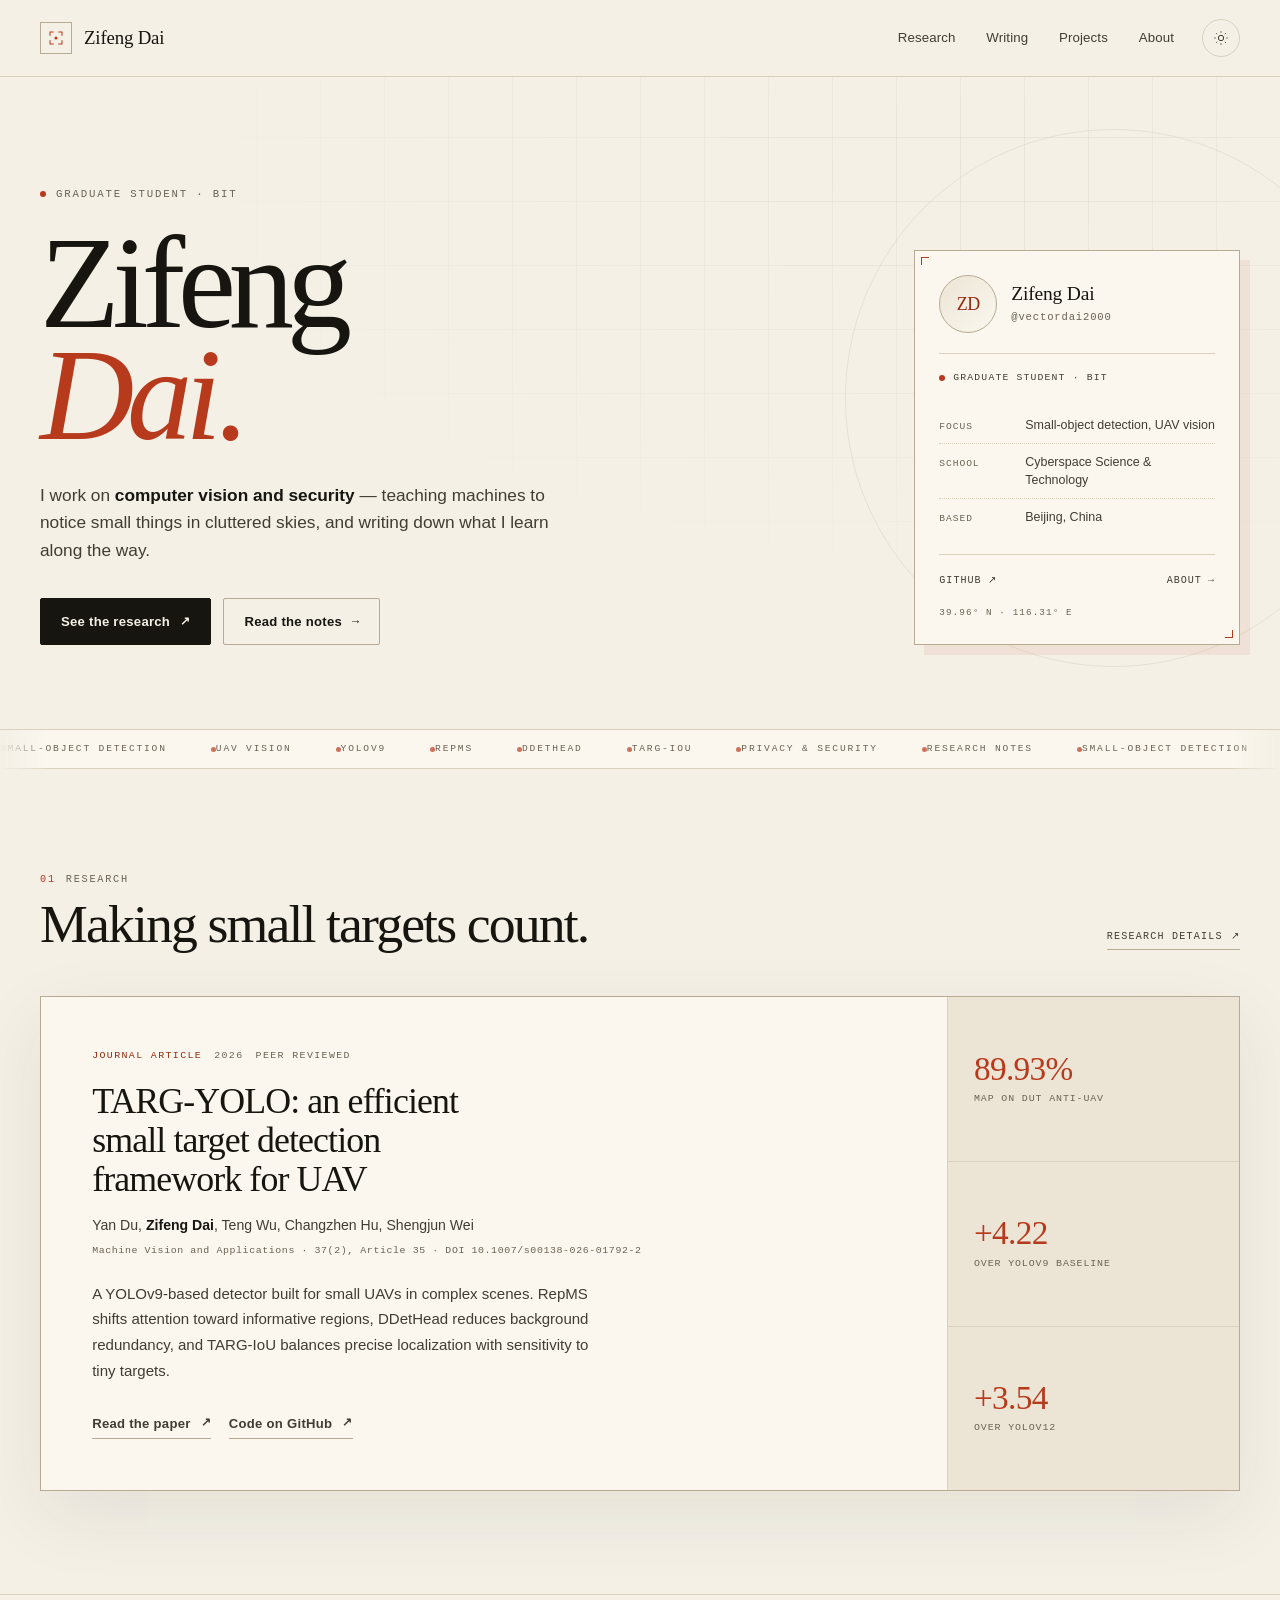
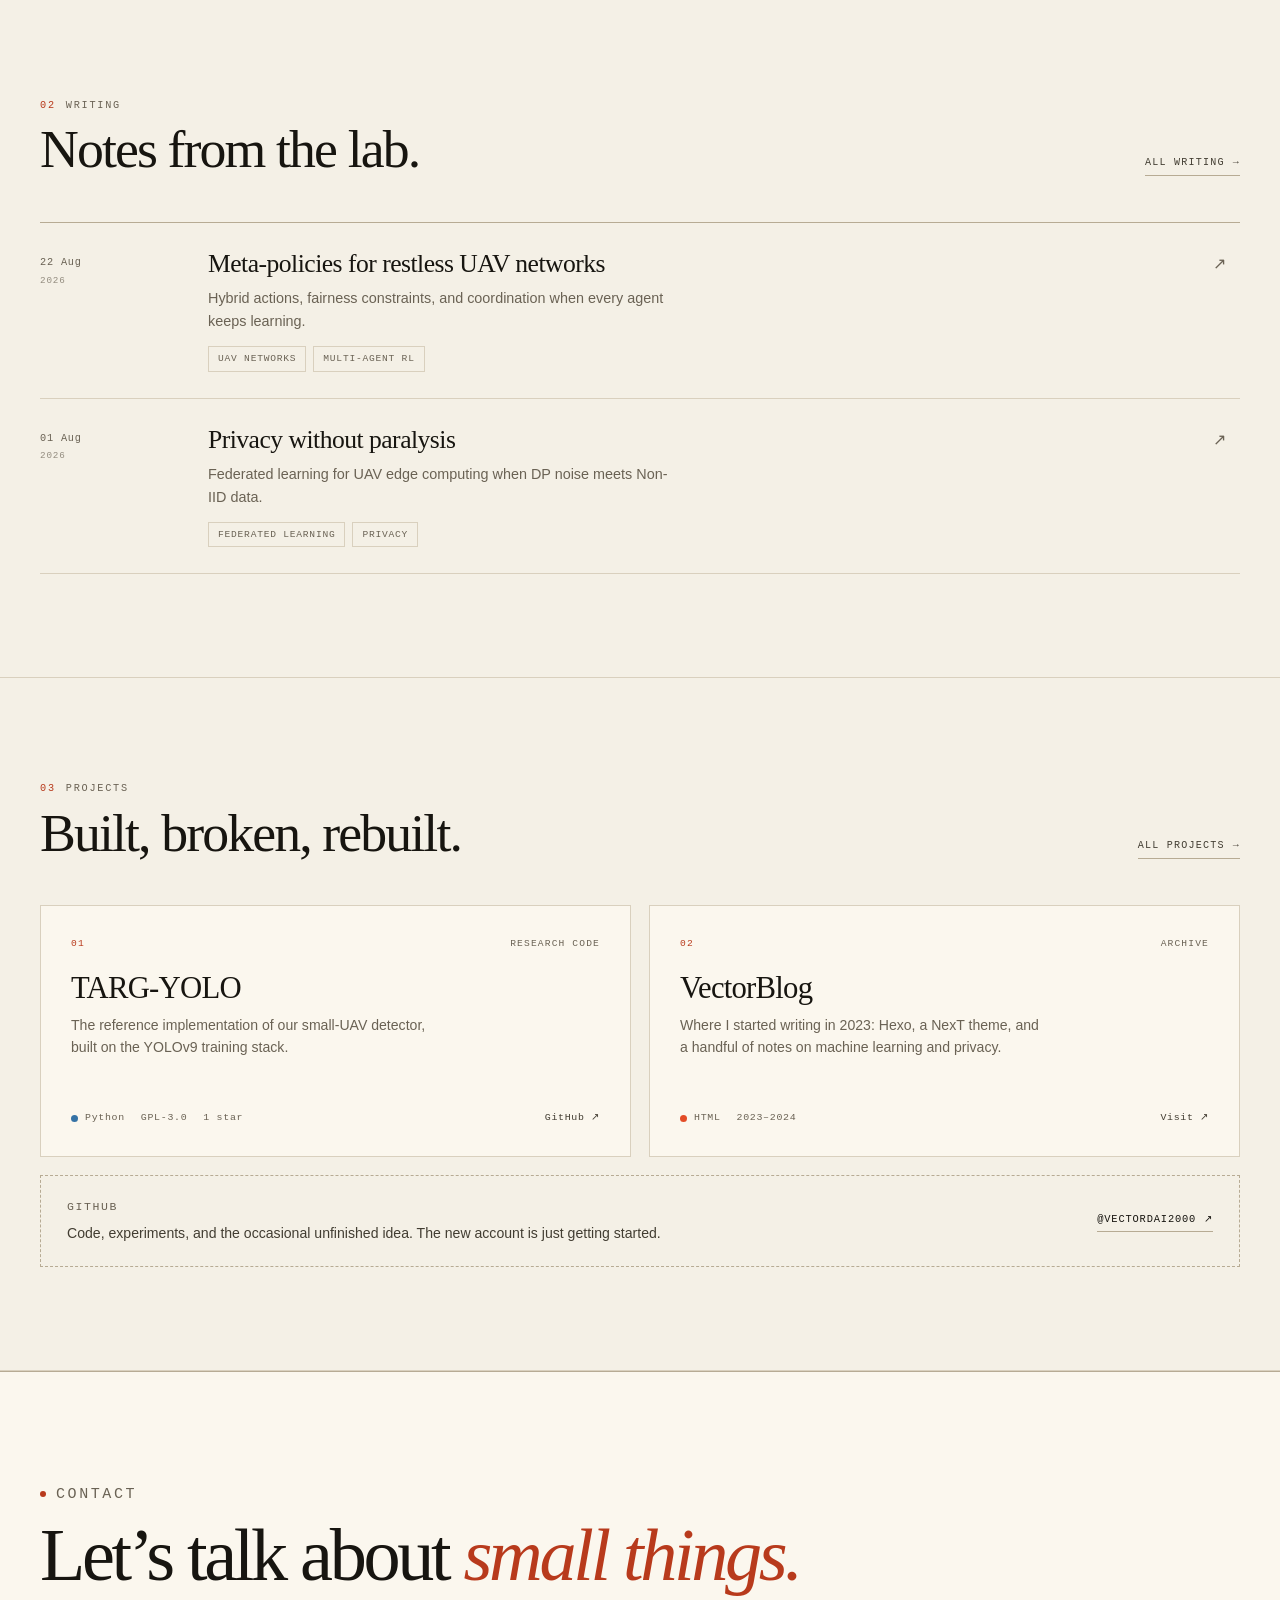
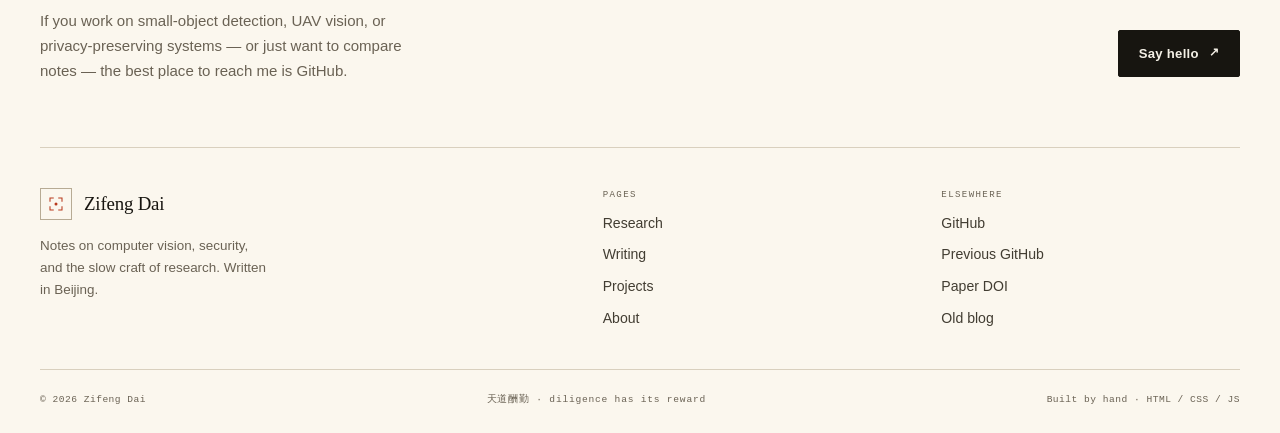
==== index.html @ d9e578fd "Replace writing with UAV network and federated learning notes" ====
<!doctype html>
<html lang="en" data-theme="light">
<head>
  <meta charset="utf-8">
  <meta name="viewport" content="width=device-width, initial-scale=1">
  <title>Zifeng Dai — computer vision, security, and small things</title>
  <meta name="description" content="Zifeng Dai is a graduate student at Beijing Institute of Technology working on small-object detection, UAV vision, and security. Notes, research, and code.">
  <meta name="author" content="Zifeng Dai">
  <meta property="og:type" content="website">
  <meta property="og:title" content="Zifeng Dai — computer vision, security, and small things">
  <meta property="og:description" content="Graduate student at BIT. Small-object detection, UAV vision, and notes from the research process.">
  <meta property="og:image" content="https://vectordai2000.github.io/assets/og.png">
  <meta property="og:image:width" content="1200">
  <meta property="og:image:height" content="630">
  <meta property="og:image:alt" content="Zifeng Dai — computer vision and security">
  <meta name="twitter:card" content="summary_large_image">
  <meta name="theme-color" content="#f4f0e6" media="(prefers-color-scheme: light)">
  <meta name="theme-color" content="#12110e" media="(prefers-color-scheme: dark)">
  <link rel="icon" href="assets/favicon.svg" type="image/svg+xml">
  <link rel="stylesheet" href="assets/css/style.css">
  <script>
    (function () {
      try {
        var stored = localStorage.getItem("theme");
        var theme = stored || (window.matchMedia("(prefers-color-scheme: dark)").matches ? "dark" : "light");
        document.documentElement.setAttribute("data-theme", theme);
      } catch (error) {}
    })();
  </script>
</head>
<body>
  <a class="skip-link" href="#main">Skip to content</a>

  <header class="site-header">
    <div class="wrap header-inner">
      <a class="brand" href="index.html" aria-label="Zifeng Dai — home">
        <span class="brand-mark" aria-hidden="true">
          <svg viewBox="0 0 24 24" fill="none" stroke="currentColor" stroke-width="1.4">
            <path d="M4 9V4h5M15 4h5v5M20 15v5h-5M9 20H4v-5"/>
            <circle cx="12" cy="12" r="2" fill="currentColor" stroke="none"/>
          </svg>
        </span>
        <span class="brand-name">Zifeng Dai</span>
      </a>

      <nav class="nav" id="site-nav" aria-label="Primary">
        <a href="research.html">Research</a>
        <a href="blog.html">Writing</a>
        <a href="projects.html">Projects</a>
        <a href="about.html">About</a>
      </nav>

      <div class="header-actions">
        <button class="icon-btn theme-toggle" type="button" aria-label="Switch to dark theme" aria-pressed="false" title="Dark mode">
          <svg class="icon-sun" viewBox="0 0 24 24" fill="none" stroke="currentColor" stroke-width="1.5" aria-hidden="true">
            <circle cx="12" cy="12" r="4"/>
            <path d="M12 2v2M12 20v2M4.9 4.9l1.4 1.4M17.7 17.7l1.4 1.4M2 12h2M20 12h2M4.9 19.1l1.4-1.4M17.7 6.3l1.4-1.4"/>
          </svg>
          <svg class="icon-moon" viewBox="0 0 24 24" fill="none" stroke="currentColor" stroke-width="1.5" aria-hidden="true">
            <path d="M21 12.8A9 9 0 1 1 11.2 3a7 7 0 0 0 9.8 9.8Z"/>
          </svg>
        </button>
        <button class="icon-btn menu-toggle" type="button" aria-controls="site-nav" aria-expanded="false" aria-label="Toggle menu">
          <svg viewBox="0 0 24 24" fill="none" stroke="currentColor" stroke-width="1.5" aria-hidden="true">
            <path d="M3 7h18M3 12h18M3 17h18"/>
          </svg>
        </button>
      </div>
    </div>
  </header>

  <main id="main">
    <section class="hero">
      <div class="wrap hero-grid">
        <div class="hero-copy">
          <p class="eyebrow">Graduate student · BIT</p>
          <h1>
            <span>Zifeng</span>
            <span><em>Dai</em><span class="period">.</span></span>
          </h1>
          <p class="hero-lede">
            I work on <strong>computer vision and security</strong> — teaching machines to notice small things in cluttered skies, and writing down what I learn along the way.
          </p>
          <div class="hero-actions">
            <a class="btn btn--solid" href="research.html">See the research <span class="arrow">↗</span></a>
            <a class="btn btn--ghost" href="blog.html">Read the notes <span class="arrow">→</span></a>
          </div>
        </div>

        <aside class="hero-card" aria-label="Profile at a glance" data-reveal>
          <div class="card-top">
            <span class="avatar avatar--mono" aria-hidden="true">ZD</span>
            <div>
              <p class="card-name">Zifeng Dai</p>
              <p class="card-handle">@vectordai2000</p>
            </div>
          </div>

          <p class="status" style="margin-top:16px;">Graduate student · BIT</p>

          <dl class="card-meta">
            <div class="meta-row">
              <dt>Focus</dt>
              <dd>Small-object detection, UAV vision</dd>
            </div>
            <div class="meta-row">
              <dt>School</dt>
              <dd>Cyberspace Science &amp; Technology</dd>
            </div>
            <div class="meta-row">
              <dt>Based</dt>
              <dd>Beijing, China</dd>
            </div>
          </dl>

          <div class="card-links">
            <a href="https://github.com/vectordai2000">GitHub <span aria-hidden="true">↗</span></a>
            <a href="about.html">About <span aria-hidden="true">→</span></a>
          </div>
          <p class="coords" style="margin-top:14px;">39.96° N · 116.31° E</p>
        </aside>
      </div>
    </section>

    <div class="ticker" aria-hidden="true">
      <div class="ticker-track">
        <div class="ticker-group">
          <span>Small-object detection</span>
          <span>UAV vision</span>
          <span>YOLOv9</span>
          <span>RepMS</span>
          <span>DDetHead</span>
          <span>TARG-IoU</span>
          <span>Privacy &amp; security</span>
          <span>Research notes</span>
        </div>
        <div class="ticker-group">
          <span>Small-object detection</span>
          <span>UAV vision</span>
          <span>YOLOv9</span>
          <span>RepMS</span>
          <span>DDetHead</span>
          <span>TARG-IoU</span>
          <span>Privacy &amp; security</span>
          <span>Research notes</span>
        </div>
      </div>
    </div>

    <section class="section" id="research">
      <div class="wrap">
        <div class="section-head">
          <div>
            <p class="section-label"><b>01</b> Research</p>
            <h2 class="section-title">Making small targets count.</h2>
          </div>
          <a class="section-link" href="research.html">Research details <span class="arrow" aria-hidden="true">↗</span></a>
        </div>

        <article class="paper" data-reveal>
          <div class="paper-main">
            <p class="paper-kicker">
              <span class="paper-tag">Journal article</span>
              <span>2026</span>
              <span>Peer reviewed</span>
            </p>
            <h3>TARG-YOLO: an efficient small target detection framework for UAV</h3>
            <p class="paper-authors">Yan Du, <strong>Zifeng Dai</strong>, Teng Wu, Changzhen Hu, Shengjun Wei</p>
            <p class="paper-venue">Machine Vision and Applications · 37(2), Article 35 · DOI 10.1007/s00138-026-01792-2</p>
            <p class="paper-abstract">
              A YOLOv9-based detector built for small UAVs in complex scenes. RepMS shifts attention toward informative regions, DDetHead reduces background redundancy, and TARG-IoU balances precise localization with sensitivity to tiny targets.
            </p>
            <div class="paper-actions">
              <a class="btn btn--text" href="https://doi.org/10.1007/s00138-026-01792-2">Read the paper <span class="arrow" aria-hidden="true">↗</span></a>
              <a class="btn btn--text" href="https://github.com/hkhldzf/TARG-YOLO">Code on GitHub <span class="arrow" aria-hidden="true">↗</span></a>
            </div>
          </div>

          <div class="paper-side" aria-label="Reported results">
            <div class="paper-metric">
              <strong>89.93%</strong>
              <span>mAP on DUT Anti-UAV</span>
            </div>
            <div class="paper-metric">
              <strong>+4.22</strong>
              <span>over YOLOv9 baseline</span>
            </div>
            <div class="paper-metric">
              <strong>+3.54</strong>
              <span>over YOLOv12</span>
            </div>
          </div>
        </article>
      </div>
    </section>

    <section class="section" id="writing">
      <div class="wrap">
        <div class="section-head">
          <div>
            <p class="section-label"><b>02</b> Writing</p>
            <h2 class="section-title">Notes from the lab.</h2>
          </div>
          <a class="section-link" href="blog.html">All writing <span class="arrow" aria-hidden="true">→</span></a>
        </div>

        <div class="post-list">
          <a class="post-row" href="posts/mapa-marl-uav-networks.html" data-reveal>
            <time class="post-date" datetime="2026-08-22">22 Aug<span class="year">2026</span></time>
            <div class="post-body">
              <h3>Meta-policies for restless UAV networks</h3>
              <p>Hybrid actions, fairness constraints, and coordination when every agent keeps learning.</p>
              <div class="post-tags">
                <span class="tag">UAV networks</span>
                <span class="tag">Multi-agent RL</span>
              </div>
            </div>
            <span class="post-arrow" aria-hidden="true">↗</span>
          </a>

          <a class="post-row" href="posts/pq-frl-uav-edge.html" data-reveal>
            <time class="post-date" datetime="2026-08-01">01 Aug<span class="year">2026</span></time>
            <div class="post-body">
              <h3>Privacy without paralysis</h3>
              <p>Federated learning for UAV edge computing when DP noise meets Non-IID data.</p>
              <div class="post-tags">
                <span class="tag">Federated learning</span>
                <span class="tag">Privacy</span>
              </div>
            </div>
            <span class="post-arrow" aria-hidden="true">↗</span>
          </a>
        </div>
      </div>
    </section>

    <section class="section" id="projects">
      <div class="wrap">
        <div class="section-head">
          <div>
            <p class="section-label"><b>03</b> Projects</p>
            <h2 class="section-title">Built, broken, rebuilt.</h2>
          </div>
          <a class="section-link" href="projects.html">All projects <span class="arrow" aria-hidden="true">→</span></a>
        </div>

        <div class="project-grid">
          <article class="project-card" data-repo="TARG-YOLO" data-reveal>
            <div class="project-top">
              <span class="project-index">01</span>
              <span>Research code</span>
            </div>
            <h3><a href="https://github.com/hkhldzf/TARG-YOLO">TARG-YOLO</a></h3>
            <p>The reference implementation of our small-UAV detector, built on the YOLOv9 training stack.</p>
            <div class="project-meta">
              <span class="lang" style="--lang-color:#3572A5;">Python</span>
              <span>GPL-3.0</span>
              <span data-repo-stars>1 star</span>
              <span class="ext">GitHub <span aria-hidden="true">↗</span></span>
            </div>
          </article>

          <article class="project-card" data-reveal>
            <div class="project-top">
              <span class="project-index">02</span>
              <span>Archive</span>
            </div>
            <h3><a href="https://hkhldzf.github.io/">VectorBlog</a></h3>
            <p>Where I started writing in 2023: Hexo, a NexT theme, and a handful of notes on machine learning and privacy.</p>
            <div class="project-meta">
              <span class="lang" style="--lang-color:#e34c26;">HTML</span>
              <span>2023–2024</span>
              <span class="ext">Visit <span aria-hidden="true">↗</span></span>
            </div>
          </article>
        </div>

        <div class="github-strip">
          <div>
            <span class="mono">GitHub</span>
            <p>Code, experiments, and the occasional unfinished idea. The new account is just getting started.</p>
          </div>
          <a href="https://github.com/vectordai2000">@vectordai2000 <span aria-hidden="true">↗</span></a>
        </div>
      </div>
    </section>
  </main>

  <footer class="site-footer">
    <div class="wrap">
      <div class="footer-cta">
        <div>
          <p class="eyebrow">Contact</p>
          <h2>Let’s talk about <em>small things.</em></h2>
          <p>If you work on small-object detection, UAV vision, or privacy-preserving systems — or just want to compare notes — the best place to reach me is GitHub.</p>
        </div>
        <a class="btn btn--solid" href="https://github.com/vectordai2000">Say hello <span class="arrow" aria-hidden="true">↗</span></a>
      </div>

      <div class="footer-main">
        <div class="footer-brand">
          <a class="brand" href="index.html" aria-label="Zifeng Dai — home">
            <span class="brand-mark" aria-hidden="true">
              <svg viewBox="0 0 24 24" fill="none" stroke="currentColor" stroke-width="1.4">
                <path d="M4 9V4h5M15 4h5v5M20 15v5h-5M9 20H4v-5"/>
                <circle cx="12" cy="12" r="2" fill="currentColor" stroke="none"/>
              </svg>
            </span>
            <span class="brand-name">Zifeng Dai</span>
          </a>
          <p>Notes on computer vision, security, and the slow craft of research. Written in Beijing.</p>
        </div>

        <div class="footer-col">
          <h3>Pages</h3>
          <a href="research.html">Research</a>
          <a href="blog.html">Writing</a>
          <a href="projects.html">Projects</a>
          <a href="about.html">About</a>
        </div>

        <div class="footer-col">
          <h3>Elsewhere</h3>
          <a href="https://github.com/vectordai2000">GitHub</a>
          <a href="https://github.com/hkhldzf">Previous GitHub</a>
          <a href="https://doi.org/10.1007/s00138-026-01792-2">Paper DOI</a>
          <a href="https://hkhldzf.github.io/">Old blog</a>
        </div>
      </div>

      <div class="footer-bottom">
        <span>© <span data-year>2026</span> Zifeng Dai</span>
        <span class="motto" lang="zh-Hans">天道酬勤 · diligence has its reward</span>
        <span>Built by hand · HTML / CSS / JS</span>
      </div>
    </div>
  </footer>

  <script src="assets/js/main.js"></script>
</body>
</html>
---- assets/css/style.css ----
/* =========================================================
   Zifeng Dai — personal site
   Hand-written CSS. No frameworks, no build step.
   ========================================================= */

/* ---------- Tokens ---------- */
:root {
  --bg: #f4f0e6;
  --surface: #fbf7ee;
  --surface-2: #ece5d6;
  --ink: #171510;
  --ink-2: #423d32;
  --muted: #6a6254;
  --line: #d9d0be;
  --line-strong: #b7ab94;
  --accent: #b83a1c;
  --accent-strong: #932a10;
  --accent-soft: rgba(184, 58, 28, 0.07);
  --grid: rgba(23, 21, 16, 0.055);
  --code-bg: #eae3d3;
  --header-bg: rgba(244, 240, 230, 0.88);
  --shadow-block: 10px 10px 0 rgba(184, 58, 28, 0.08);
  --shadow-soft: 0 24px 70px rgba(55, 43, 24, 0.08);

  --font-display: "Iowan Old Style", "Palatino Linotype", Palatino, "Book Antiqua", Georgia, serif;
  --font-ui: "Segoe UI", -apple-system, BlinkMacSystemFont, "Helvetica Neue", Arial, sans-serif;
  --font-mono: "Cascadia Code", "SFMono-Regular", Consolas, "Liberation Mono", monospace;
  --font-reading: "Iowan Old Style", "Palatino Linotype", Palatino, "Book Antiqua", Georgia, serif;

  --max: 1200px;
  --gutter: clamp(20px, 4vw, 40px);
  --header-h: 76px;
  --radius: 2px;
  --ease: cubic-bezier(0.22, 0.68, 0.24, 1);
}

html[data-theme="dark"] {
  --bg: #12110e;
  --surface: #1a1712;
  --surface-2: #221e17;
  --ink: #f0ecdf;
  --ink-2: #cec7b7;
  --muted: #948c7b;
  --line: #322d24;
  --line-strong: #4a4336;
  --accent: #ff7048;
  --accent-strong: #ff9a7c;
  --accent-soft: rgba(255, 112, 72, 0.09);
  --grid: rgba(240, 236, 223, 0.06);
  --code-bg: #252019;
  --header-bg: rgba(18, 17, 14, 0.9);
  --shadow-block: 10px 10px 0 rgba(255, 112, 72, 0.1);
  --shadow-soft: 0 24px 70px rgba(0, 0, 0, 0.35);
}

/* ---------- Base ---------- */
*,
*::before,
*::after {
  box-sizing: border-box;
}

html {
  color-scheme: light;
  scroll-behavior: smooth;
  scroll-padding-top: calc(var(--header-h) + 24px);
  -webkit-text-size-adjust: 100%;
}

html[data-theme="dark"] {
  color-scheme: dark;
}

body {
  display: flex;
  flex-direction: column;
  min-height: 100vh;
  margin: 0;
  background: var(--bg);
  color: var(--ink);
  font-family: var(--font-ui);
  font-size: 16px;
  line-height: 1.6;
  -webkit-font-smoothing: antialiased;
  -moz-osx-font-smoothing: grayscale;
  text-rendering: optimizeLegibility;
}

main {
  flex: 1 0 auto;
}

body.nav-open {
  overflow: hidden;
}

img,
svg {
  display: block;
  max-width: 100%;
}

img {
  height: auto;
}

a {
  color: inherit;
  text-decoration: none;
}

button {
  font: inherit;
  color: inherit;
  background: none;
  border: 0;
  cursor: pointer;
}

p,
h1,
h2,
h3,
h4,
ul,
ol,
dl,
dd,
figure,
blockquote {
  margin: 0;
}

ul,
ol {
  padding: 0;
  list-style: none;
}

::selection {
  background: var(--accent);
  color: var(--surface);
}

:focus-visible {
  outline: 2px solid var(--accent);
  outline-offset: 4px;
}

.wrap {
  width: min(var(--max), calc(100% - var(--gutter) * 2));
  margin-inline: auto;
}

.mono {
  font-family: var(--font-mono);
  font-size: 0.72rem;
  letter-spacing: 0.14em;
  text-transform: uppercase;
}

.muted {
  color: var(--muted);
}

.sr-only {
  position: absolute;
  width: 1px;
  height: 1px;
  padding: 0;
  margin: -1px;
  overflow: hidden;
  clip: rect(0, 0, 0, 0);
  white-space: nowrap;
  border: 0;
}

.skip-link {
  position: fixed;
  top: 12px;
  left: 12px;
  z-index: 200;
  padding: 10px 16px;
  background: var(--ink);
  color: var(--bg);
  font-size: 0.85rem;
  transform: translateY(-200%);
  transition: transform 0.2s var(--ease);
}

.skip-link:focus {
  transform: translateY(0);
}

.arrow {
  display: inline-block;
  transition: transform 0.25s var(--ease);
}

/* ---------- Header ---------- */
.site-header {
  position: sticky;
  top: 0;
  z-index: 60;
  background: var(--header-bg);
  border-bottom: 1px solid var(--line);
  -webkit-backdrop-filter: blur(14px);
  backdrop-filter: blur(14px);
}

@supports not ((backdrop-filter: blur(1px)) or (-webkit-backdrop-filter: blur(1px))) {
  .site-header {
    background: var(--bg);
  }
}

.header-inner {
  display: flex;
  align-items: center;
  gap: 28px;
  height: var(--header-h);
}

.brand {
  display: inline-flex;
  align-items: center;
  gap: 12px;
  margin-right: auto;
  min-width: 0;
}

.brand-mark {
  display: grid;
  place-items: center;
  width: 32px;
  height: 32px;
  border: 1px solid var(--line-strong);
  color: var(--accent);
  flex: none;
  transition: background 0.25s var(--ease), color 0.25s var(--ease), border-color 0.25s var(--ease);
}

.brand-mark svg {
  width: 18px;
  height: 18px;
}

.brand:hover .brand-mark {
  background: var(--accent);
  border-color: var(--accent);
  color: var(--surface);
}

.brand-name {
  font-family: var(--font-display);
  font-size: 1.18rem;
  letter-spacing: -0.01em;
  white-space: nowrap;
}

.nav {
  display: flex;
  align-items: center;
  gap: clamp(18px, 2.4vw, 32px);
}

.nav a {
  position: relative;
  font-size: 0.83rem;
  letter-spacing: 0.01em;
  color: var(--ink-2);
  padding: 6px 0;
  transition: color 0.2s var(--ease);
}

.nav a::after {
  content: "";
  position: absolute;
  left: 0;
  right: 0;
  bottom: 0;
  height: 1px;
  background: var(--accent);
  transform: scaleX(0);
  transform-origin: left;
  transition: transform 0.3s var(--ease);
}

.nav a:hover {
  color: var(--ink);
}

.nav a:hover::after,
.nav a[aria-current="page"]::after {
  transform: scaleX(1);
}

.nav a[aria-current="page"] {
  color: var(--ink);
}

.header-actions {
  display: flex;
  align-items: center;
  gap: 8px;
  flex: none;
}

.icon-btn {
  display: inline-grid;
  place-items: center;
  width: 38px;
  height: 38px;
  border: 1px solid var(--line);
  border-radius: 50%;
  color: var(--ink-2);
  transition: border-color 0.2s var(--ease), color 0.2s var(--ease), background 0.2s var(--ease);
}

.icon-btn:hover {
  border-color: var(--ink);
  color: var(--ink);
  background: var(--surface);
}

.icon-btn svg {
  width: 16px;
  height: 16px;
}

.theme-toggle .icon-moon,
html[data-theme="dark"] .theme-toggle .icon-sun {
  display: none;
}

html[data-theme="dark"] .theme-toggle .icon-moon {
  display: block;
}

.menu-toggle {
  display: none;
}

/* ---------- Hero ---------- */
.hero {
  position: relative;
  overflow: hidden;
  padding: clamp(56px, 8vw, 104px) 0 clamp(52px, 7vw, 84px);
  border-bottom: 1px solid var(--line);
}

.hero::before {
  content: "";
  position: absolute;
  inset: -30% -10% -10%;
  background-image:
    linear-gradient(to right, var(--grid) 1px, transparent 1px),
    linear-gradient(to bottom, var(--grid) 1px, transparent 1px);
  background-size: 64px 64px;
  -webkit-mask-image: radial-gradient(ellipse 75% 65% at 72% 32%, #000 0%, transparent 72%);
  mask-image: radial-gradient(ellipse 75% 65% at 72% 32%, #000 0%, transparent 72%);
  pointer-events: none;
}

.hero::after {
  content: "";
  position: absolute;
  top: 8%;
  right: -8%;
  width: 42vw;
  height: 42vw;
  max-width: 560px;
  max-height: 560px;
  border: 1px solid var(--line);
  border-radius: 50%;
  opacity: 0.5;
  pointer-events: none;
}

.hero-grid {
  position: relative;
  z-index: 1;
  display: grid;
  grid-template-columns: minmax(0, 1.42fr) minmax(280px, 0.58fr);
  gap: clamp(40px, 6vw, 88px);
  align-items: end;
}

.hero-copy {
  min-width: 0;
}

.hero-grid > * {
  min-width: 0;
}

.eyebrow {
  display: inline-flex;
  flex-wrap: wrap;
  align-items: center;
  gap: 10px;
  max-width: 100%;
  font-family: var(--font-mono);
  font-size: 0.67rem;
  line-height: 1.6;
  letter-spacing: 0.17em;
  text-transform: uppercase;
  color: var(--muted);
}

.eyebrow::before {
  content: "";
  width: 6px;
  height: 6px;
  background: var(--accent);
  border-radius: 50%;
  flex: none;
}

h1,
h2,
h3 {
  text-wrap: balance;
}

p {
  text-wrap: pretty;
}

.hero h1 {
  margin-top: 22px;
  font-family: var(--font-display);
  font-weight: 400;
  font-size: clamp(4.2rem, 10.2vw, 9rem);
  line-height: 0.86;
  letter-spacing: -0.055em;
}

.hero h1 span {
  display: block;
}

.hero h1 em {
  font-style: italic;
  color: var(--accent);
}

.hero h1 .period {
  display: inline;
  color: var(--accent);
}

.hero-lede {
  max-width: 53ch;
  margin-top: 30px;
  font-size: clamp(1.02rem, 1.35vw, 1.2rem);
  line-height: 1.6;
  color: var(--ink-2);
}

.hero-lede strong {
  color: var(--ink);
  font-weight: 600;
}

.hero-actions {
  display: flex;
  flex-wrap: wrap;
  align-items: center;
  gap: 12px;
  margin-top: 34px;
}

.btn {
  display: inline-flex;
  align-items: center;
  justify-content: center;
  gap: 10px;
  min-height: 46px;
  padding: 12px 20px;
  border: 1px solid var(--ink);
  border-radius: var(--radius);
  font-size: 0.82rem;
  font-weight: 600;
  letter-spacing: 0.02em;
  transition: background 0.22s var(--ease), color 0.22s var(--ease), border-color 0.22s var(--ease);
}

.btn .arrow {
  font-family: var(--font-mono);
  font-size: 0.9em;
}

.btn:hover .arrow {
  transform: translate(2px, -2px);
}

.btn--solid {
  background: var(--ink);
  border-color: var(--ink);
  color: var(--bg);
}

.btn--solid:hover {
  background: var(--accent);
  border-color: var(--accent);
  color: var(--surface);
}

.btn--ghost {
  border-color: var(--line-strong);
  color: var(--ink);
}

.btn--ghost:hover {
  border-color: var(--ink);
  background: var(--surface);
}

.btn--text {
  min-height: auto;
  padding: 4px 0;
  border: 0;
  border-bottom: 1px solid var(--line-strong);
  border-radius: 0;
  color: var(--ink-2);
}

.btn--text:hover {
  color: var(--accent-strong);
  border-color: var(--accent);
}

/* Hero card */
.hero-card {
  position: relative;
  background: var(--surface);
  border: 1px solid var(--line-strong);
  padding: 24px;
  box-shadow: var(--shadow-block);
}

.hero-card::before,
.hero-card::after {
  content: "";
  position: absolute;
  width: 8px;
  height: 8px;
  border-color: var(--accent);
  border-style: solid;
  pointer-events: none;
}

.hero-card::before {
  top: 6px;
  left: 6px;
  border-width: 1px 0 0 1px;
}

.hero-card::after {
  right: 6px;
  bottom: 6px;
  border-width: 0 1px 1px 0;
}

.card-top {
  display: flex;
  align-items: center;
  gap: 14px;
  padding-bottom: 20px;
  border-bottom: 1px solid var(--line);
}

.avatar {
  position: relative;
  width: 58px;
  height: 58px;
  border-radius: 50%;
  border: 1px solid var(--line-strong);
  overflow: hidden;
  flex: none;
  background: var(--surface-2);
}

.avatar img {
  width: 100%;
  height: 100%;
  object-fit: cover;
  filter: grayscale(12%);
  transition: filter 0.3s var(--ease);
}

.avatar:hover img {
  filter: grayscale(0%);
}

.avatar--mono {
  display: grid;
  place-items: center;
  font-family: var(--font-display);
  font-size: 1.12rem;
  letter-spacing: -0.03em;
  color: var(--accent-strong);
  background: linear-gradient(135deg, var(--surface-2), var(--surface));
}

.card-name {
  font-family: var(--font-display);
  font-size: 1.22rem;
  line-height: 1.1;
  letter-spacing: -0.01em;
}

.card-handle {
  margin-top: 5px;
  font-family: var(--font-mono);
  font-size: 0.66rem;
  letter-spacing: 0.08em;
  color: var(--muted);
}

.status {
  display: inline-flex;
  align-items: center;
  gap: 8px;
  font-family: var(--font-mono);
  font-size: 0.61rem;
  letter-spacing: 0.12em;
  text-transform: uppercase;
  color: var(--ink-2);
}

.status::before {
  content: "";
  width: 6px;
  height: 6px;
  border-radius: 50%;
  background: var(--accent);
  box-shadow: 0 0 0 0 var(--accent-soft);
  animation: pulse 2.8s infinite;
  flex: none;
}

.card-meta {
  margin-top: 18px;
}

.meta-row {
  display: grid;
  grid-template-columns: 74px 1fr;
  gap: 12px;
  padding: 9px 0;
  border-bottom: 1px dotted var(--line);
  font-size: 0.78rem;
}

.meta-row:last-child {
  border-bottom: 0;
}

.meta-row dt {
  font-family: var(--font-mono);
  font-size: 0.6rem;
  letter-spacing: 0.1em;
  text-transform: uppercase;
  color: var(--muted);
  padding-top: 3px;
}

.meta-row dd {
  color: var(--ink-2);
  line-height: 1.45;
}

.card-links {
  display: flex;
  align-items: center;
  justify-content: space-between;
  gap: 12px;
  margin-top: 18px;
  padding-top: 18px;
  border-top: 1px solid var(--line);
}

.card-links a {
  display: inline-flex;
  align-items: center;
  gap: 6px;
  font-family: var(--font-mono);
  font-size: 0.63rem;
  letter-spacing: 0.1em;
  text-transform: uppercase;
  color: var(--ink-2);
  border-bottom: 1px solid transparent;
  padding-bottom: 2px;
}

.card-links a:hover {
  color: var(--accent-strong);
  border-color: var(--accent);
}

.coords {
  font-family: var(--font-mono);
  font-size: 0.58rem;
  letter-spacing: 0.12em;
  color: var(--muted);
  white-space: nowrap;
}

/* ---------- Ticker ---------- */
.ticker {
  overflow: hidden;
  border-bottom: 1px solid var(--line);
  background: var(--surface);
  -webkit-mask-image: linear-gradient(to right, transparent, #000 4%, #000 96%, transparent);
  mask-image: linear-gradient(to right, transparent, #000 4%, #000 96%, transparent);
}

.ticker-track {
  display: flex;
  width: max-content;
  animation: ticker 44s linear infinite;
}

.ticker-group {
  display: flex;
  align-items: center;
  flex: none;
}

.ticker-group span {
  display: inline-flex;
  align-items: center;
  gap: 22px;
  padding: 11px 0;
  font-family: var(--font-mono);
  font-size: 0.6rem;
  letter-spacing: 0.19em;
  text-transform: uppercase;
  color: var(--muted);
  white-space: nowrap;
}

.ticker-group span::after {
  content: "";
  width: 5px;
  height: 5px;
  background: var(--accent);
  border-radius: 50%;
  margin-left: 22px;
  opacity: 0.7;
}

.ticker:hover .ticker-track {
  animation-play-state: paused;
}

/* ---------- Sections ---------- */
.section {
  padding: clamp(60px, 8vw, 104px) 0;
  border-bottom: 1px solid var(--line);
}

.section--tight {
  padding-block: clamp(44px, 6vw, 72px);
}

.section-head {
  display: flex;
  align-items: flex-end;
  justify-content: space-between;
  gap: 32px;
  margin-bottom: clamp(28px, 4vw, 46px);
}

.section-label {
  display: flex;
  align-items: center;
  gap: 10px;
  font-family: var(--font-mono);
  font-size: 0.64rem;
  letter-spacing: 0.17em;
  text-transform: uppercase;
  color: var(--muted);
}

.section-label b {
  font-weight: 400;
  color: var(--accent);
}

.section-title {
  margin-top: 10px;
  font-family: var(--font-display);
  font-weight: 400;
  font-size: clamp(2rem, 4.2vw, 3.4rem);
  line-height: 0.98;
  letter-spacing: -0.035em;
}

.section-link {
  flex: none;
  display: inline-flex;
  align-items: center;
  gap: 8px;
  padding-bottom: 4px;
  border-bottom: 1px solid var(--line-strong);
  font-family: var(--font-mono);
  font-size: 0.63rem;
  letter-spacing: 0.12em;
  text-transform: uppercase;
  color: var(--ink-2);
  transition: color 0.2s var(--ease), border-color 0.2s var(--ease);
}

.section-link:hover {
  color: var(--accent-strong);
  border-color: var(--accent);
}

.section-link:hover .arrow {
  transform: translate(2px, -2px);
}

/* ---------- Paper feature ---------- */
.paper {
  display: grid;
  grid-template-columns: minmax(0, 1fr) 292px;
  border: 1px solid var(--line-strong);
  background: var(--surface);
  box-shadow: var(--shadow-soft);
}

.paper-main {
  padding: clamp(26px, 4vw, 52px);
}

.paper-kicker {
  display: flex;
  flex-wrap: wrap;
  align-items: center;
  gap: 12px;
  font-family: var(--font-mono);
  font-size: 0.62rem;
  letter-spacing: 0.14em;
  text-transform: uppercase;
  color: var(--muted);
}

.paper-kicker .paper-tag {
  color: var(--accent-strong);
}

.paper h3 {
  margin-top: 18px;
  font-family: var(--font-display);
  font-weight: 400;
  font-size: clamp(1.65rem, 2.8vw, 2.4rem);
  line-height: 1.08;
  letter-spacing: -0.025em;
  max-width: 24ch;
}

.paper-authors {
  margin-top: 16px;
  font-size: 0.88rem;
  color: var(--ink-2);
}

.paper-authors strong {
  color: var(--ink);
  font-weight: 600;
}

.paper-venue {
  margin-top: 6px;
  font-family: var(--font-mono);
  font-size: 0.62rem;
  letter-spacing: 0.06em;
  color: var(--muted);
}

.paper-abstract {
  max-width: 62ch;
  margin-top: 22px;
  font-size: 0.94rem;
  line-height: 1.7;
  color: var(--ink-2);
}

.paper-actions {
  display: flex;
  flex-wrap: wrap;
  gap: 18px;
  margin-top: 26px;
}

.paper-side {
  display: flex;
  flex-direction: column;
  border-left: 1px solid var(--line);
  background: var(--surface-2);
}

.paper-metric {
  flex: 1;
  display: flex;
  flex-direction: column;
  justify-content: center;
  padding: 24px 26px;
  border-bottom: 1px solid var(--line);
}

.paper-metric:last-child {
  border-bottom: 0;
}

.paper-metric strong {
  display: block;
  font-family: var(--font-display);
  font-size: clamp(1.7rem, 2.6vw, 2.35rem);
  font-weight: 400;
  line-height: 1;
  letter-spacing: -0.02em;
  color: var(--accent);
}

.paper-metric span {
  margin-top: 7px;
  font-family: var(--font-mono);
  font-size: 0.62rem;
  letter-spacing: 0.09em;
  text-transform: uppercase;
  color: var(--muted);
  line-height: 1.5;
}

/* ---------- Post list ---------- */
.post-list {
  border-top: 1px solid var(--line-strong);
}

.post-row {
  display: grid;
  grid-template-columns: 132px minmax(0, 1fr) 34px;
  gap: clamp(16px, 3vw, 36px);
  align-items: start;
  padding: 26px 14px 26px 0;
  border-bottom: 1px solid var(--line);
  margin-inline: 0;
  transition: background 0.25s var(--ease), padding 0.25s var(--ease);
}

.post-row:hover {
  background: var(--accent-soft);
  padding-left: 14px;
}

.post-date {
  padding-top: 5px;
  font-family: var(--font-mono);
  font-size: 0.64rem;
  letter-spacing: 0.08em;
  color: var(--muted);
  white-space: nowrap;
}

.post-date .year {
  display: block;
  margin-top: 3px;
  font-size: 0.58rem;
  opacity: 0.7;
}

.post-body h3 {
  font-family: var(--font-display);
  font-size: clamp(1.25rem, 2vw, 1.6rem);
  font-weight: 400;
  line-height: 1.18;
  letter-spacing: -0.02em;
  transition: color 0.2s var(--ease);
}

.post-row:hover .post-body h3 {
  color: var(--accent-strong);
}

.post-body p {
  max-width: 64ch;
  margin-top: 8px;
  font-size: 0.9rem;
  line-height: 1.6;
  color: var(--muted);
}

.post-tags {
  display: flex;
  flex-wrap: wrap;
  gap: 7px;
  margin-top: 13px;
}

.tag {
  display: inline-flex;
  align-items: center;
  padding: 4px 9px;
  border: 1px solid var(--line);
  font-family: var(--font-mono);
  font-size: 0.6rem;
  letter-spacing: 0.08em;
  text-transform: uppercase;
  color: var(--muted);
  white-space: nowrap;
}

.post-arrow {
  justify-self: end;
  padding-top: 4px;
  font-family: var(--font-mono);
  color: var(--muted);
  transition: transform 0.25s var(--ease), color 0.25s var(--ease);
}

.post-row:hover .post-arrow {
  transform: translate(3px, -3px);
  color: var(--accent);
}

/* ---------- Projects ---------- */
.project-grid {
  display: grid;
  grid-template-columns: repeat(2, minmax(0, 1fr));
  gap: 18px;
}

.project-card {
  position: relative;
  display: flex;
  flex-direction: column;
  min-height: 252px;
  padding: clamp(22px, 3vw, 30px);
  background: var(--surface);
  border: 1px solid var(--line);
  transition: border-color 0.25s var(--ease), transform 0.25s var(--ease), box-shadow 0.25s var(--ease);
}

.project-card:hover {
  border-color: var(--line-strong);
  transform: translateY(-3px);
  box-shadow: var(--shadow-block);
}

.project-top {
  display: flex;
  align-items: center;
  justify-content: space-between;
  gap: 16px;
  font-family: var(--font-mono);
  font-size: 0.6rem;
  letter-spacing: 0.12em;
  text-transform: uppercase;
  color: var(--muted);
}

.project-index {
  color: var(--accent);
}

.project-card h3 {
  margin-top: 20px;
  font-family: var(--font-display);
  font-size: clamp(1.5rem, 2.4vw, 1.95rem);
  font-weight: 400;
  line-height: 1.05;
  letter-spacing: -0.025em;
}

.project-card h3 a::after {
  content: "";
  position: absolute;
  inset: 0;
}

.project-card p {
  max-width: 46ch;
  margin-top: 10px;
  font-size: 0.88rem;
  line-height: 1.6;
  color: var(--muted);
}

.project-meta {
  display: flex;
  flex-wrap: wrap;
  align-items: center;
  gap: 16px;
  margin-top: auto;
  padding-top: 26px;
  font-family: var(--font-mono);
  font-size: 0.62rem;
  letter-spacing: 0.07em;
  color: var(--muted);
}

.lang {
  display: inline-flex;
  align-items: center;
  gap: 7px;
}

.lang::before {
  content: "";
  width: 7px;
  height: 7px;
  border-radius: 50%;
  background: var(--lang-color, var(--accent));
}

.project-card .ext {
  margin-left: auto;
  color: var(--ink-2);
}

.project-card:hover .ext {
  color: var(--accent-strong);
}

.github-strip {
  display: flex;
  flex-wrap: wrap;
  align-items: center;
  justify-content: space-between;
  gap: 22px;
  margin-top: 18px;
  padding: 22px 26px;
  border: 1px dashed var(--line-strong);
  background: transparent;
}

.github-strip p {
  font-size: 0.88rem;
  color: var(--ink-2);
}

.github-strip .mono {
  display: block;
  margin-bottom: 5px;
  color: var(--muted);
}

.github-strip a {
  display: inline-flex;
  align-items: center;
  gap: 8px;
  font-family: var(--font-mono);
  font-size: 0.65rem;
  letter-spacing: 0.08em;
  text-transform: uppercase;
  border-bottom: 1px solid var(--line-strong);
  padding-bottom: 3px;
}

.github-strip a:hover {
  color: var(--accent-strong);
  border-color: var(--accent);
}

[data-gh-status].is-live {
  color: var(--accent-strong);
}

/* ---------- Page head ---------- */
.page-head {
  position: relative;
  overflow: hidden;
  padding: clamp(52px, 8vw, 92px) 0 clamp(34px, 5vw, 56px);
  border-bottom: 1px solid var(--line);
}

.page-head::after {
  content: attr(data-index);
  position: absolute;
  right: var(--gutter);
  top: 24px;
  font-family: var(--font-display);
  font-size: clamp(4rem, 11vw, 9rem);
  line-height: 0.8;
  color: transparent;
  -webkit-text-stroke: 1px var(--line-strong);
  opacity: 0.5;
  pointer-events: none;
  user-select: none;
}

.page-head h1 {
  position: relative;
  z-index: 1;
  margin-top: 16px;
  font-family: var(--font-display);
  font-weight: 400;
  font-size: clamp(3rem, 7.4vw, 6.2rem);
  line-height: 0.94;
  letter-spacing: -0.045em;
}

.page-head h1 em {
  font-style: italic;
  color: var(--accent);
}

.page-lede {
  position: relative;
  z-index: 1;
  max-width: 62ch;
  margin-top: 22px;
  font-size: clamp(1rem, 1.3vw, 1.12rem);
  line-height: 1.65;
  color: var(--ink-2);
}

/* ---------- Research page ---------- */
.research-lede {
  padding: clamp(40px, 6vw, 64px) 0;
  border-bottom: 1px solid var(--line);
}

.research-lede-inner {
  display: grid;
  grid-template-columns: 1.3fr 0.7fr;
  gap: clamp(32px, 6vw, 80px);
  align-items: start;
}

.page-head + .section {
  border-top: 0;
}

.research-lede p {
  font-family: var(--font-display);
  font-size: clamp(1.3rem, 2vw, 1.7rem);
  line-height: 1.38;
  letter-spacing: -0.015em;
  color: var(--ink);
}

.research-lede p em {
  color: var(--accent-strong);
}

.research-side {
  padding-top: 8px;
}

.research-side dl {
  border-top: 1px solid var(--line-strong);
}

.research-side .meta-row {
  grid-template-columns: 92px 1fr;
  padding: 11px 0;
  font-size: 0.82rem;
}

.section--paper {
  border-top: 0;
}

.paper-detail-head {
  display: flex;
  flex-wrap: wrap;
  align-items: baseline;
  justify-content: space-between;
  gap: 16px;
  padding-bottom: 18px;
  border-bottom: 1px solid var(--line-strong);
}

.paper-detail-head h2 {
  font-family: var(--font-display);
  font-size: clamp(1.8rem, 3.2vw, 2.8rem);
  font-weight: 400;
  line-height: 1.05;
  letter-spacing: -0.03em;
  max-width: 24ch;
}

.paper-detail-meta {
  display: flex;
  flex-wrap: wrap;
  gap: 8px 24px;
  margin-top: 16px;
  padding-bottom: 24px;
  border-bottom: 1px solid var(--line);
  font-family: var(--font-ui);
  font-size: 0.8rem;
  line-height: 1.55;
  color: var(--muted);
}

.metric-row {
  display: grid;
  grid-template-columns: repeat(3, 1fr);
  border-bottom: 1px solid var(--line);
}

.metric {
  padding: 26px 26px 26px 0;
  border-right: 1px solid var(--line);
}

.metric:last-child {
  border-right: 0;
}

.metric strong {
  display: block;
  font-family: var(--font-display);
  font-size: clamp(2.2rem, 4.4vw, 3.6rem);
  font-weight: 400;
  line-height: 1;
  letter-spacing: -0.035em;
  color: var(--accent);
}

.metric span {
  display: block;
  margin-top: 9px;
  font-family: var(--font-mono);
  font-size: 0.6rem;
  letter-spacing: 0.09em;
  text-transform: uppercase;
  color: var(--muted);
}

.research-copy {
  display: grid;
  grid-template-columns: minmax(0, 1.35fr) minmax(0, 0.65fr);
  gap: clamp(32px, 6vw, 72px);
  padding-top: clamp(36px, 5vw, 54px);
}

.prose h2 {
  margin-top: 38px;
  font-family: var(--font-ui);
  font-size: 1.28rem;
  font-weight: 600;
  letter-spacing: -0.01em;
}

.prose h2:first-child {
  margin-top: 0;
}

.prose p {
  margin-top: 14px;
  font-size: 0.98rem;
  line-height: 1.78;
  color: var(--ink-2);
}

.prose ul {
  margin-top: 16px;
}

.prose li {
  position: relative;
  padding-left: 20px;
  margin-top: 9px;
  font-size: 0.96rem;
  line-height: 1.7;
  color: var(--ink-2);
}

.prose li::before {
  content: "";
  position: absolute;
  left: 0;
  top: 0.72em;
  width: 6px;
  height: 1px;
  background: var(--accent);
}

.prose a {
  color: var(--accent-strong);
  border-bottom: 1px solid rgba(184, 58, 28, 0.3);
}

.prose a:hover {
  border-color: var(--accent);
}

.side-note {
  align-self: start;
  padding: 22px;
  border: 1px solid var(--line);
  background: var(--surface);
}

.side-note h3 {
  font-family: var(--font-mono);
  font-size: 0.61rem;
  font-weight: 400;
  letter-spacing: 0.14em;
  text-transform: uppercase;
  color: var(--muted);
}

.side-note p {
  margin-top: 12px;
  font-size: 0.88rem;
  line-height: 1.65;
  color: var(--ink-2);
}

.side-note .btn {
  margin-top: 18px;
  width: 100%;
}

.contribution-grid {
  display: grid;
  grid-template-columns: repeat(3, 1fr);
  gap: 14px;
  margin-top: clamp(32px, 5vw, 48px);
}

.contribution {
  padding: 22px;
  border: 1px solid var(--line);
  background: var(--surface);
}

.contribution .num {
  font-family: var(--font-mono);
  font-size: 0.6rem;
  letter-spacing: 0.1em;
  color: var(--accent);
}

.contribution h3 {
  margin-top: 12px;
  font-family: var(--font-display);
  font-size: 1.35rem;
  font-weight: 400;
  letter-spacing: -0.02em;
}

.contribution p {
  margin-top: 8px;
  font-size: 0.84rem;
  line-height: 1.65;
  color: var(--muted);
}

.citation {
  margin-top: clamp(32px, 5vw, 48px);
  border: 1px solid var(--line);
  background: var(--surface);
}

.citation-head {
  display: flex;
  align-items: center;
  justify-content: space-between;
  gap: 16px;
  padding: 14px 20px;
  border-bottom: 1px solid var(--line);
  font-family: var(--font-mono);
  font-size: 0.61rem;
  letter-spacing: 0.12em;
  text-transform: uppercase;
  color: var(--muted);
}

.copy-btn {
  display: inline-flex;
  align-items: center;
  gap: 6px;
  padding: 5px 9px;
  border: 1px solid var(--line);
  font-family: var(--font-mono);
  font-size: 0.58rem;
  letter-spacing: 0.08em;
  text-transform: uppercase;
  color: var(--ink-2);
  transition: border-color 0.2s var(--ease), color 0.2s var(--ease);
}

.copy-btn:hover {
  border-color: var(--ink);
  color: var(--ink);
}

.copy-btn.is-copied {
  border-color: var(--accent);
  color: var(--accent-strong);
}

.citation pre {
  margin: 0;
  padding: 20px;
  overflow-x: auto;
  font-family: var(--font-mono);
  font-size: 0.72rem;
  line-height: 1.7;
  color: var(--ink-2);
}

/* ---------- About ---------- */
.about-grid {
  display: grid;
  grid-template-columns: minmax(0, 1fr) 340px;
  gap: clamp(36px, 7vw, 96px);
  align-items: start;
  padding: clamp(40px, 6vw, 64px) 0;
  border-bottom: 1px solid var(--line);
}

.about-copy p {
  font-size: 1.02rem;
  line-height: 1.8;
  color: var(--ink-2);
}

.about-copy p + p {
  margin-top: 18px;
}

.about-copy p:first-child {
  font-family: var(--font-display);
  font-size: clamp(1.35rem, 2.2vw, 1.75rem);
  line-height: 1.45;
  letter-spacing: -0.015em;
  color: var(--ink);
}

.about-copy em {
  color: var(--accent-strong);
}

.about-copy a {
  color: var(--accent-strong);
  border-bottom: 1px solid rgba(184, 58, 28, 0.3);
}

.portrait-card {
  position: sticky;
  top: calc(var(--header-h) + 28px);
  border: 1px solid var(--line-strong);
  background: var(--surface);
  padding: 14px;
  box-shadow: var(--shadow-block);
}

.portrait-card .portrait {
  aspect-ratio: 1 / 1;
  overflow: hidden;
  background: var(--surface-2);
  border: 1px solid var(--line);
}

.portrait-card img,
.portrait-card svg {
  width: 100%;
  height: 100%;
  object-fit: cover;
}

.portrait-card svg {
  display: block;
}

.portrait-caption {
  display: flex;
  align-items: flex-start;
  justify-content: space-between;
  gap: 16px;
  padding: 14px 4px 2px;
}

.portrait-caption p {
  font-size: 0.76rem;
  line-height: 1.5;
  color: var(--muted);
}

.portrait-caption .mono {
  font-size: 0.56rem;
  color: var(--accent-strong);
  white-space: nowrap;
  padding-top: 2px;
}

.now {
  padding: clamp(44px, 6vw, 64px) 0;
  border-bottom: 1px solid var(--line);
}

.now-grid {
  display: grid;
  grid-template-columns: repeat(3, 1fr);
  gap: 14px;
  margin-top: 28px;
}

.now-card {
  padding: 24px;
  border: 1px solid var(--line);
  background: var(--surface);
}

.now-card .mono {
  color: var(--accent-strong);
  font-size: 0.58rem;
}

.now-card h3 {
  margin-top: 12px;
  font-family: var(--font-display);
  font-size: 1.35rem;
  font-weight: 400;
  letter-spacing: -0.02em;
}

.now-card p {
  margin-top: 8px;
  font-size: 0.86rem;
  line-height: 1.65;
  color: var(--muted);
}

.timeline-wrap {
  display: grid;
  grid-template-columns: 0.7fr 1.3fr;
  gap: clamp(32px, 6vw, 80px);
  padding: clamp(44px, 6vw, 68px) 0;
  border-bottom: 1px solid var(--line);
}

.timeline-wrap h2 {
  font-family: var(--font-display);
  font-size: clamp(1.9rem, 3.2vw, 2.8rem);
  font-weight: 400;
  line-height: 1;
  letter-spacing: -0.03em;
}

.timeline-wrap .mono {
  display: block;
  margin-bottom: 10px;
  color: var(--muted);
}

.timeline {
  border-top: 1px solid var(--line-strong);
}

.timeline-item {
  display: grid;
  grid-template-columns: 72px 1fr;
  gap: 20px;
  padding: 18px 0;
  border-bottom: 1px solid var(--line);
}

.timeline-item time {
  font-family: var(--font-mono);
  font-size: 0.62rem;
  letter-spacing: 0.06em;
  color: var(--accent-strong);
  padding-top: 4px;
}

.timeline-item p {
  font-size: 0.92rem;
  line-height: 1.6;
  color: var(--ink-2);
}

.timeline-item strong {
  color: var(--ink);
  font-weight: 600;
}

.elsewhere {
  padding: clamp(44px, 6vw, 64px) 0;
}

.link-list {
  margin-top: 24px;
  border-top: 1px solid var(--line-strong);
}

.link-row {
  display: flex;
  align-items: baseline;
  justify-content: space-between;
  gap: 20px;
  padding: 15px 0;
  border-bottom: 1px solid var(--line);
}

.link-row a {
  font-size: 0.95rem;
  transition: color 0.2s var(--ease);
}

.link-row a:hover {
  color: var(--accent-strong);
}

.link-row span {
  font-family: var(--font-mono);
  font-size: 0.59rem;
  letter-spacing: 0.08em;
  color: var(--muted);
  white-space: nowrap;
}

.colophon {
  margin-top: 36px;
  padding: 22px;
  border-left: 2px solid var(--accent);
  background: var(--accent-soft);
}

.colophon p {
  font-size: 0.83rem;
  line-height: 1.7;
  color: var(--ink-2);
}

/* ---------- Blog index ---------- */
.filter-bar {
  display: flex;
  flex-wrap: wrap;
  gap: 8px;
  padding: 22px 0;
  border-bottom: 1px solid var(--line);
}

.chip {
  padding: 8px 13px;
  border: 1px solid var(--line);
  font-family: var(--font-mono);
  font-size: 0.58rem;
  letter-spacing: 0.1em;
  text-transform: uppercase;
  color: var(--muted);
  transition: background 0.2s var(--ease), color 0.2s var(--ease), border-color 0.2s var(--ease);
}

.chip:hover {
  border-color: var(--line-strong);
  color: var(--ink);
}

.chip[aria-pressed="true"] {
  background: var(--ink);
  border-color: var(--ink);
  color: var(--bg);
}

.blog-list {
  border-top: 0;
}

.blog-list .post-row {
  padding-block: 30px;
}

.blog-list .post-row[hidden] {
  display: none;
}

.blog-note {
  display: flex;
  flex-wrap: wrap;
  align-items: center;
  justify-content: space-between;
  gap: 18px;
  padding: 24px 0;
  border-top: 1px solid var(--line);
  font-size: 0.84rem;
  color: var(--muted);
}

/* ---------- Article ---------- */
.article-head {
  padding: clamp(44px, 7vw, 82px) 0 clamp(28px, 4vw, 42px);
  border-bottom: 1px solid var(--line);
}

.back-link {
  display: inline-flex;
  align-items: center;
  gap: 8px;
  font-family: var(--font-mono);
  font-size: 0.61rem;
  letter-spacing: 0.1em;
  text-transform: uppercase;
  color: var(--muted);
  transition: color 0.2s var(--ease);
}

.back-link:hover {
  color: var(--accent-strong);
}

.article-head h1 {
  max-width: 19ch;
  margin-top: 22px;
  font-family: var(--font-display);
  font-weight: 400;
  font-size: clamp(2.5rem, 5.8vw, 4.6rem);
  line-height: 0.98;
  letter-spacing: -0.04em;
}

.article-dek {
  max-width: 60ch;
  margin-top: 20px;
  font-size: clamp(1rem, 1.3vw, 1.12rem);
  line-height: 1.65;
  color: var(--ink-2);
}

.article-meta {
  display: flex;
  flex-wrap: wrap;
  align-items: center;
  gap: 10px 20px;
  margin-top: 30px;
  padding-top: 16px;
  border-top: 1px solid var(--line);
  font-family: var(--font-mono);
  font-size: 0.64rem;
  letter-spacing: 0.07em;
  text-transform: uppercase;
  color: var(--muted);
}

.article-meta .sep {
  width: 4px;
  height: 4px;
  border-radius: 50%;
  background: var(--line-strong);
}

.article-meta .tag {
  margin: 0;
}

.article-body {
  max-width: 70ch;
  margin: clamp(34px, 5vw, 54px) auto 0;
  font-family: var(--font-reading);
  font-size: clamp(1.04rem, 1.2vw, 1.13rem);
  line-height: 1.82;
  color: var(--ink-2);
}

.article-body > p:first-of-type::first-letter {
  float: left;
  margin: 0.06em 0.1em 0 0;
  font-family: var(--font-display);
  font-size: 4.1em;
  line-height: 0.76;
  color: var(--accent);
}

.article-body p {
  margin-bottom: 1.35em;
}

.article-body h2 {
  margin: 2.4em 0 0.7em;
  font-family: var(--font-ui);
  font-size: 1.45rem;
  font-weight: 600;
  line-height: 1.25;
  letter-spacing: -0.02em;
  color: var(--ink);
}

.article-body h3 {
  margin: 2em 0 0.6em;
  font-family: var(--font-ui);
  font-size: 1.1rem;
  font-weight: 600;
  color: var(--ink);
}

.article-body a {
  color: var(--accent-strong);
  text-decoration: underline;
  text-decoration-thickness: 1px;
  text-underline-offset: 3px;
  text-decoration-color: rgba(184, 58, 28, 0.35);
}

.article-body a:hover {
  text-decoration-color: var(--accent);
}

.article-body strong {
  color: var(--ink);
  font-weight: 600;
}

.article-body em {
  font-style: italic;
}

.article-body ul,
.article-body ol {
  margin: 0 0 1.4em;
  padding-left: 1.3em;
}

.article-body ul {
  list-style: none;
}

.article-body ol {
  list-style: decimal;
}

.article-body li {
  margin-bottom: 0.55em;
  padding-left: 0.2em;
}

.article-body ul li {
  position: relative;
  padding-left: 0.9em;
}

.article-body ul li::before {
  content: "";
  position: absolute;
  left: 0;
  top: 0.78em;
  width: 6px;
  height: 1px;
  background: var(--accent);
}

.article-body blockquote {
  margin: 2em 0;
  padding: 4px 0 4px 24px;
  border-left: 2px solid var(--accent);
  font-family: var(--font-display);
  font-size: 1.32em;
  font-style: italic;
  line-height: 1.5;
  color: var(--ink);
}

.article-body blockquote p {
  margin-bottom: 0;
}

.article-body hr {
  width: 64px;
  height: 1px;
  margin: 2.6em 0;
  border: 0;
  background: var(--line-strong);
}

.article-body code {
  font-family: var(--font-mono);
  font-size: 0.82em;
  padding: 0.12em 0.34em;
  background: var(--code-bg);
}

.article-body pre {
  margin: 1.8em 0;
  padding: 18px 20px;
  overflow-x: auto;
  background: var(--surface-2);
  border: 1px solid var(--line);
  font-family: var(--font-mono);
  font-size: 0.78rem;
  line-height: 1.7;
  color: var(--ink-2);
}

.article-body pre code {
  padding: 0;
  background: none;
  font-size: inherit;
}

.article-body figure {
  margin: 2em 0;
}

.article-body figcaption {
  margin-top: 10px;
  font-family: var(--font-mono);
  font-size: 0.62rem;
  letter-spacing: 0.04em;
  color: var(--muted);
}

.article-note {
  margin-top: 2.4em;
  padding: 16px 18px;
  border: 1px solid var(--line);
  background: var(--surface);
  font-family: var(--font-ui);
  font-size: 0.8rem;
  line-height: 1.6;
  color: var(--muted);
}

.article-note strong {
  color: var(--ink-2);
}

.article-footer {
  max-width: 70ch;
  margin: clamp(44px, 6vw, 64px) auto 0;
  padding-top: 28px;
  border-top: 1px solid var(--line-strong);
}

.author-strip {
  display: flex;
  align-items: center;
  gap: 16px;
}

.author-strip .avatar {
  width: 50px;
  height: 50px;
}

.author-strip p {
  font-size: 0.88rem;
  line-height: 1.55;
  color: var(--muted);
}

.author-strip strong {
  display: block;
  margin-bottom: 2px;
  font-family: var(--font-display);
  font-size: 1.05rem;
  font-weight: 400;
  color: var(--ink);
}

.post-nav {
  display: grid;
  grid-template-columns: 1fr 1fr;
  gap: 14px;
  margin-top: 28px;
}

.post-nav a {
  display: block;
  padding: 16px 18px;
  border: 1px solid var(--line);
  transition: border-color 0.2s var(--ease), background 0.2s var(--ease);
}

.post-nav a:hover {
  border-color: var(--line-strong);
  background: var(--surface);
}

.post-nav span {
  display: block;
  font-family: var(--font-mono);
  font-size: 0.55rem;
  letter-spacing: 0.1em;
  text-transform: uppercase;
  color: var(--muted);
}

.post-nav strong {
  display: block;
  margin-top: 6px;
  font-family: var(--font-display);
  font-size: 1.05rem;
  font-weight: 400;
  line-height: 1.25;
  color: var(--ink);
}

.post-nav .next {
  text-align: right;
}

/* ---------- Footer ---------- */
.site-footer {
  padding-top: clamp(54px, 8vw, 92px);
  background: var(--surface);
  border-top: 1px solid var(--line-strong);
}

.footer-cta {
  display: grid;
  grid-template-columns: minmax(0, 1fr) auto;
  gap: 40px;
  align-items: end;
  padding-bottom: clamp(44px, 6vw, 64px);
  border-bottom: 1px solid var(--line);
}

.footer-cta h2 {
  margin-top: 14px;
  font-family: var(--font-display);
  font-weight: 400;
  font-size: clamp(2.4rem, 5.8vw, 5rem);
  line-height: 0.95;
  letter-spacing: -0.045em;
}

.footer-cta h2 em {
  color: var(--accent);
}

.footer-cta p {
  max-width: 48ch;
  margin-top: 18px;
  font-size: 0.94rem;
  line-height: 1.65;
  color: var(--muted);
}

.footer-cta .btn {
  margin-bottom: 6px;
}

.footer-main {
  display: grid;
  grid-template-columns: 1.4fr 0.8fr 0.8fr;
  gap: 40px;
  padding: 40px 0;
  border-bottom: 1px solid var(--line);
}

.footer-brand .brand {
  margin: 0;
}

.footer-brand p {
  max-width: 34ch;
  margin-top: 14px;
  font-size: 0.84rem;
  line-height: 1.65;
  color: var(--muted);
}

.footer-col h3 {
  font-family: var(--font-mono);
  font-size: 0.57rem;
  font-weight: 400;
  letter-spacing: 0.15em;
  text-transform: uppercase;
  color: var(--muted);
}

.footer-col a {
  display: table;
  margin-top: 9px;
  font-size: 0.88rem;
  color: var(--ink-2);
  transition: color 0.2s var(--ease);
}

.footer-col a:hover {
  color: var(--accent-strong);
}

.footer-bottom {
  display: flex;
  flex-wrap: wrap;
  align-items: center;
  justify-content: space-between;
  gap: 12px;
  padding: 22px 0 26px;
  font-family: var(--font-mono);
  font-size: 0.6rem;
  letter-spacing: 0.05em;
  color: var(--muted);
}

.footer-bottom .motto {
  letter-spacing: 0.08em;
}

.footer-bottom a:hover {
  color: var(--accent-strong);
}

/* ---------- Motion ---------- */
@keyframes ticker {
  to {
    transform: translateX(-50%);
  }
}

@keyframes pulse {
  0% {
    box-shadow: 0 0 0 0 var(--accent-soft);
  }
  70% {
    box-shadow: 0 0 0 7px transparent;
  }
  100% {
    box-shadow: 0 0 0 0 transparent;
  }
}

.reveal-ready [data-reveal] {
  opacity: 0;
  transform: translateY(16px);
  transition:
    opacity 0.7s var(--ease),
    transform 0.7s var(--ease);
  transition-delay: var(--delay, 0ms);
}

.reveal-ready [data-reveal].is-visible {
  opacity: 1;
  transform: none;
}

/* ---------- Responsive ---------- */
@media (max-width: 1024px) {
  .hero-grid {
    grid-template-columns: minmax(0, 1.3fr) minmax(260px, 0.7fr);
    gap: 44px;
  }

  .hero h1 {
    font-size: clamp(4rem, 9.4vw, 7.4rem);
  }

  .paper {
    grid-template-columns: minmax(0, 1fr) 250px;
  }

  .about-grid {
    grid-template-columns: minmax(0, 1fr) 300px;
    gap: 48px;
  }

  .research-copy {
    grid-template-columns: minmax(0, 1.4fr) minmax(0, 0.6fr);
    gap: 44px;
  }
}

@media (max-width: 900px) {
  .site-header {
    background: var(--bg);
    -webkit-backdrop-filter: none;
    backdrop-filter: none;
  }

  .nav {
    position: fixed;
    top: var(--header-h);
    bottom: 0;
    left: 0;
    right: 0;
    z-index: 55;
    display: none;
    flex-direction: column;
    align-items: stretch;
    gap: 0;
    overflow-y: auto;
    padding: 8px var(--gutter) 28px;
    background: var(--bg);
    border-bottom: 1px solid var(--line-strong);
    box-shadow: 0 24px 40px rgba(20, 16, 8, 0.08);
  }

  .nav::after {
    content: "ZIFENG DAI · BEIJING";
    margin-top: auto;
    padding-top: 28px;
    font-family: var(--font-mono);
    font-size: 0.56rem;
    letter-spacing: 0.16em;
    color: var(--muted);
  }

  .nav.is-open {
    display: flex;
  }

  .nav a {
    padding: 15px 0;
    border-bottom: 1px solid var(--line);
    font-size: 1.02rem;
  }

  .nav a::after {
    display: none;
  }

  .menu-toggle {
    display: inline-grid;
  }

  .header-actions {
    margin-left: 0;
  }

  .hero-grid {
    grid-template-columns: minmax(0, 1fr);
    gap: 40px;
    align-items: start;
  }

  .hero-card {
    width: min(100%, 430px);
  }

  .hero::after {
    width: 60vw;
    height: 60vw;
    top: 2%;
    right: -20%;
  }

  .paper {
    grid-template-columns: 1fr;
  }

  .paper-side {
    flex-direction: row;
    border-left: 0;
    border-top: 1px solid var(--line);
  }

  .paper-metric {
    flex: 1;
    border-bottom: 0;
    border-right: 1px solid var(--line);
    padding: 20px;
  }

  .paper-metric:last-child {
    border-right: 0;
  }

  .research-lede-inner {
    grid-template-columns: 1fr;
    gap: 26px;
  }

  .research-copy {
    grid-template-columns: 1fr;
  }

  .contribution-grid {
    grid-template-columns: 1fr;
  }

  .about-grid {
    grid-template-columns: 1fr;
  }

  .portrait-card {
    position: static;
    width: min(100%, 380px);
    margin-top: 8px;
  }

  .now-grid {
    grid-template-columns: 1fr;
  }

  .timeline-wrap {
    grid-template-columns: 1fr;
    gap: 28px;
  }

  .footer-main {
    grid-template-columns: 1fr 1fr;
  }

  .footer-brand {
    grid-column: 1 / -1;
  }
}

@media (max-width: 720px) {
  :root {
    --header-h: 66px;
  }

  .brand-name {
    font-size: 1.05rem;
  }

  .section-head {
    flex-direction: column;
    align-items: flex-start;
    gap: 14px;
  }

  .post-row {
    grid-template-columns: 1fr 26px;
    gap: 12px 16px;
    padding: 22px 0;
  }

  .post-row:hover {
    padding-left: 12px;
  }

  .post-date {
    grid-column: 1 / -1;
    padding-top: 0;
  }

  .post-date .year {
    display: inline;
    margin-left: 4px;
  }

  .post-body h3 {
    font-size: 1.28rem;
  }

  .post-arrow {
    grid-column: 2;
    grid-row: 2;
    align-self: start;
  }

  .post-body {
    grid-column: 1;
    grid-row: 2;
  }

  .project-grid {
    grid-template-columns: 1fr;
  }

  .project-card {
    min-height: 0;
  }

  .metric-row {
    grid-template-columns: 1fr;
  }

  .metric {
    border-right: 0;
    border-bottom: 1px solid var(--line);
    padding: 20px 0;
  }

  .metric:last-child {
    border-bottom: 0;
  }

  .footer-cta {
    grid-template-columns: 1fr;
    align-items: start;
    gap: 24px;
  }

  .footer-cta .btn {
    justify-self: start;
  }

  .footer-main {
    grid-template-columns: 1fr;
    gap: 28px;
  }

  .footer-brand {
    grid-column: auto;
  }

  .page-head::after {
    display: none;
  }

  .article-head h1 {
    max-width: none;
  }

  .article-meta {
    gap: 8px 14px;
  }

  .post-nav {
    grid-template-columns: 1fr;
  }

  .post-nav .next {
    text-align: left;
  }

  .citation pre {
    font-size: 0.66rem;
  }
}

@media (max-width: 480px) {
  .hero {
    padding-top: 44px;
  }

  .hero h1 {
    font-size: clamp(3.6rem, 18vw, 5rem);
  }

  .hero-lede {
    margin-top: 22px;
    font-size: 1rem;
  }

  .hero-actions {
    margin-top: 26px;
  }

  .btn {
    padding-inline: 16px;
  }

  .hero-card {
    padding: 20px;
  }

  .meta-row {
    grid-template-columns: 66px 1fr;
  }

  .paper-main {
    padding: 22px;
  }

  .paper-side {
    flex-direction: column;
  }

  .paper-metric {
    border-right: 0;
    border-bottom: 1px solid var(--line);
  }

  .paper-metric:last-child {
    border-bottom: 0;
  }

  .github-strip {
    align-items: flex-start;
    flex-direction: column;
  }

  .footer-bottom {
    flex-direction: column;
    align-items: flex-start;
  }
}

/* ---------- Print ---------- */
@media print {
  .site-header,
  .site-footer,
  .ticker,
  .filter-bar,
  .back-link,
  .post-nav,
  .article-footer,
  .skip-link,
  .theme-toggle,
  .menu-toggle {
    display: none !important;
  }

  body {
    background: #fff;
    color: #000;
    font-size: 11pt;
  }

  .article-head,
  .article-body {
    max-width: none;
    margin: 0;
  }

  .article-body {
    font-size: 11pt;
    line-height: 1.6;
  }

  .article-body a {
    color: #000;
    text-decoration: none;
  }

  .article-body h2,
  .article-body h3 {
    break-after: avoid;
  }
}

/* ---------- Reduced motion ---------- */
@media (prefers-reduced-motion: reduce) {
  html {
    scroll-behavior: auto;
  }

  *,
  *::before,
  *::after {
    animation-duration: 0.001ms !important;
    animation-iteration-count: 1 !important;
    transition-duration: 0.001ms !important;
  }

  .ticker-track {
    animation: none;
  }

  .reveal-ready [data-reveal] {
    opacity: 1;
    transform: none;
  }
}
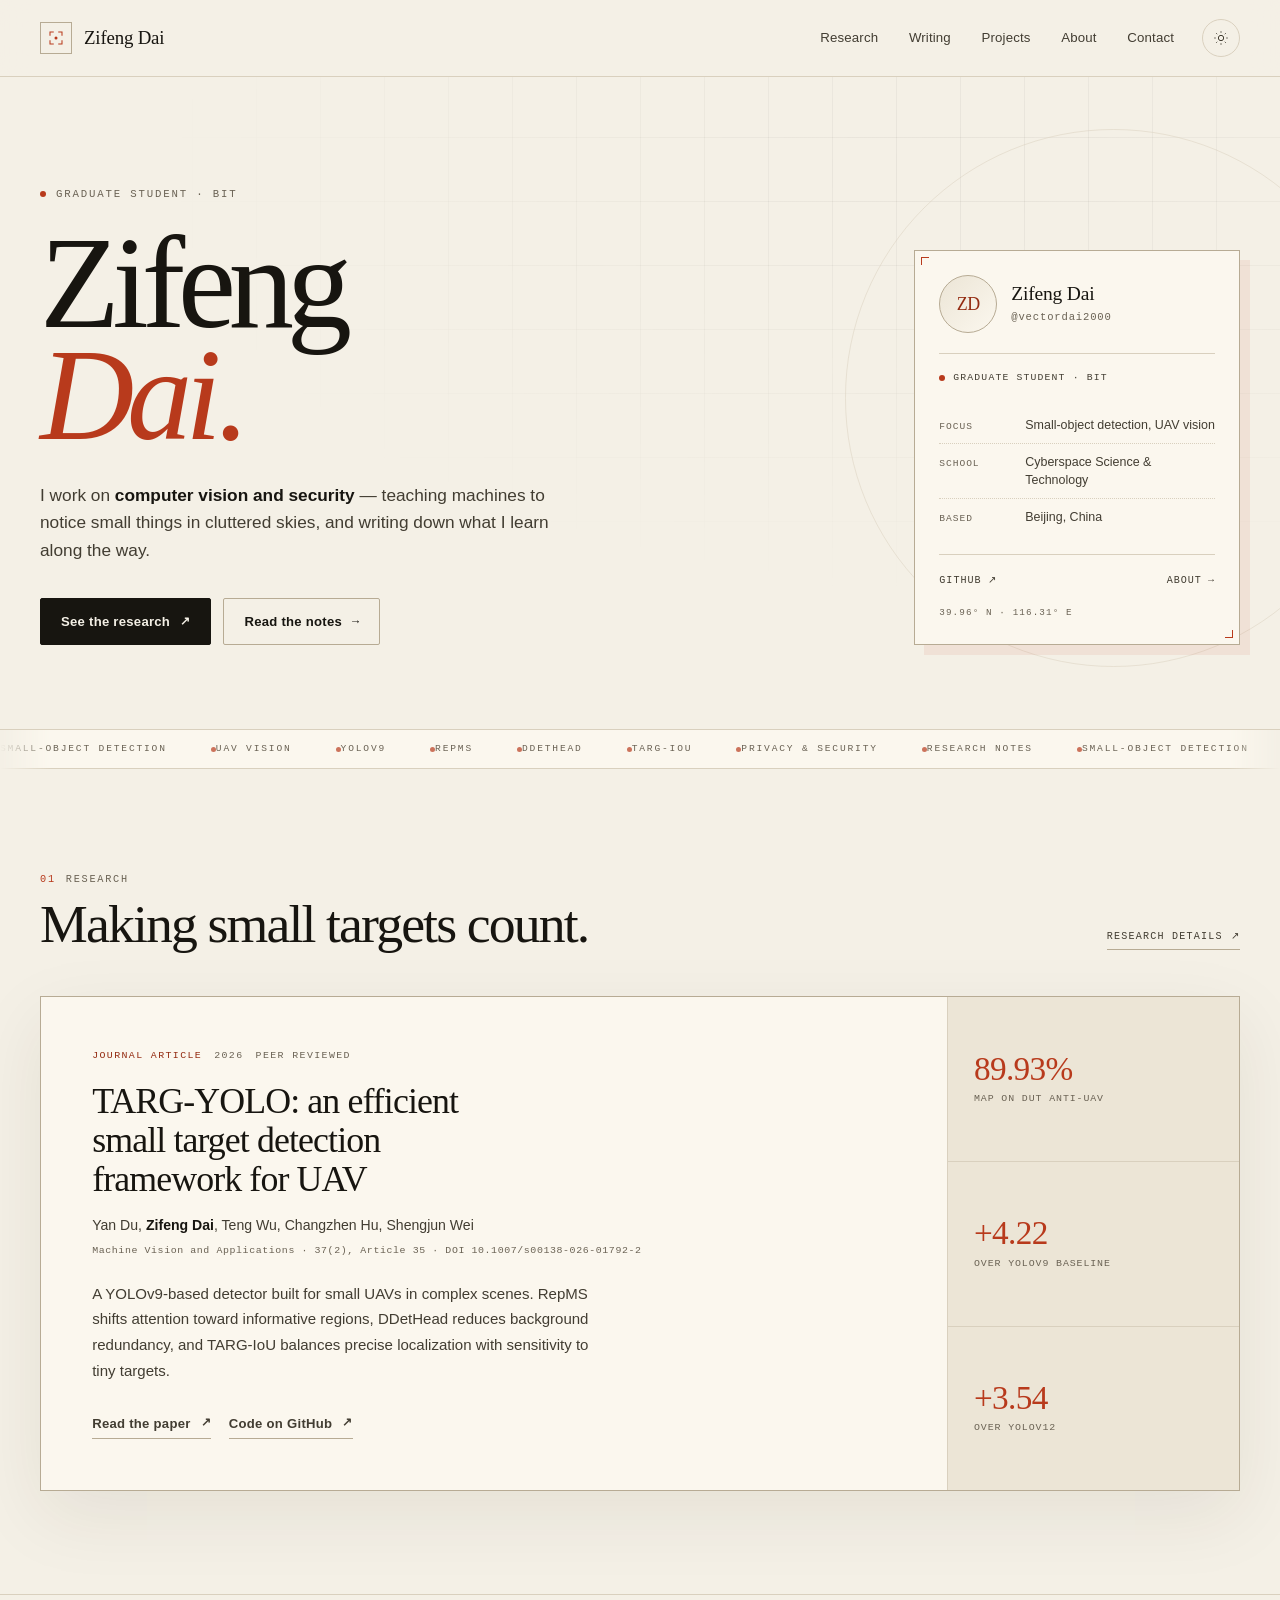
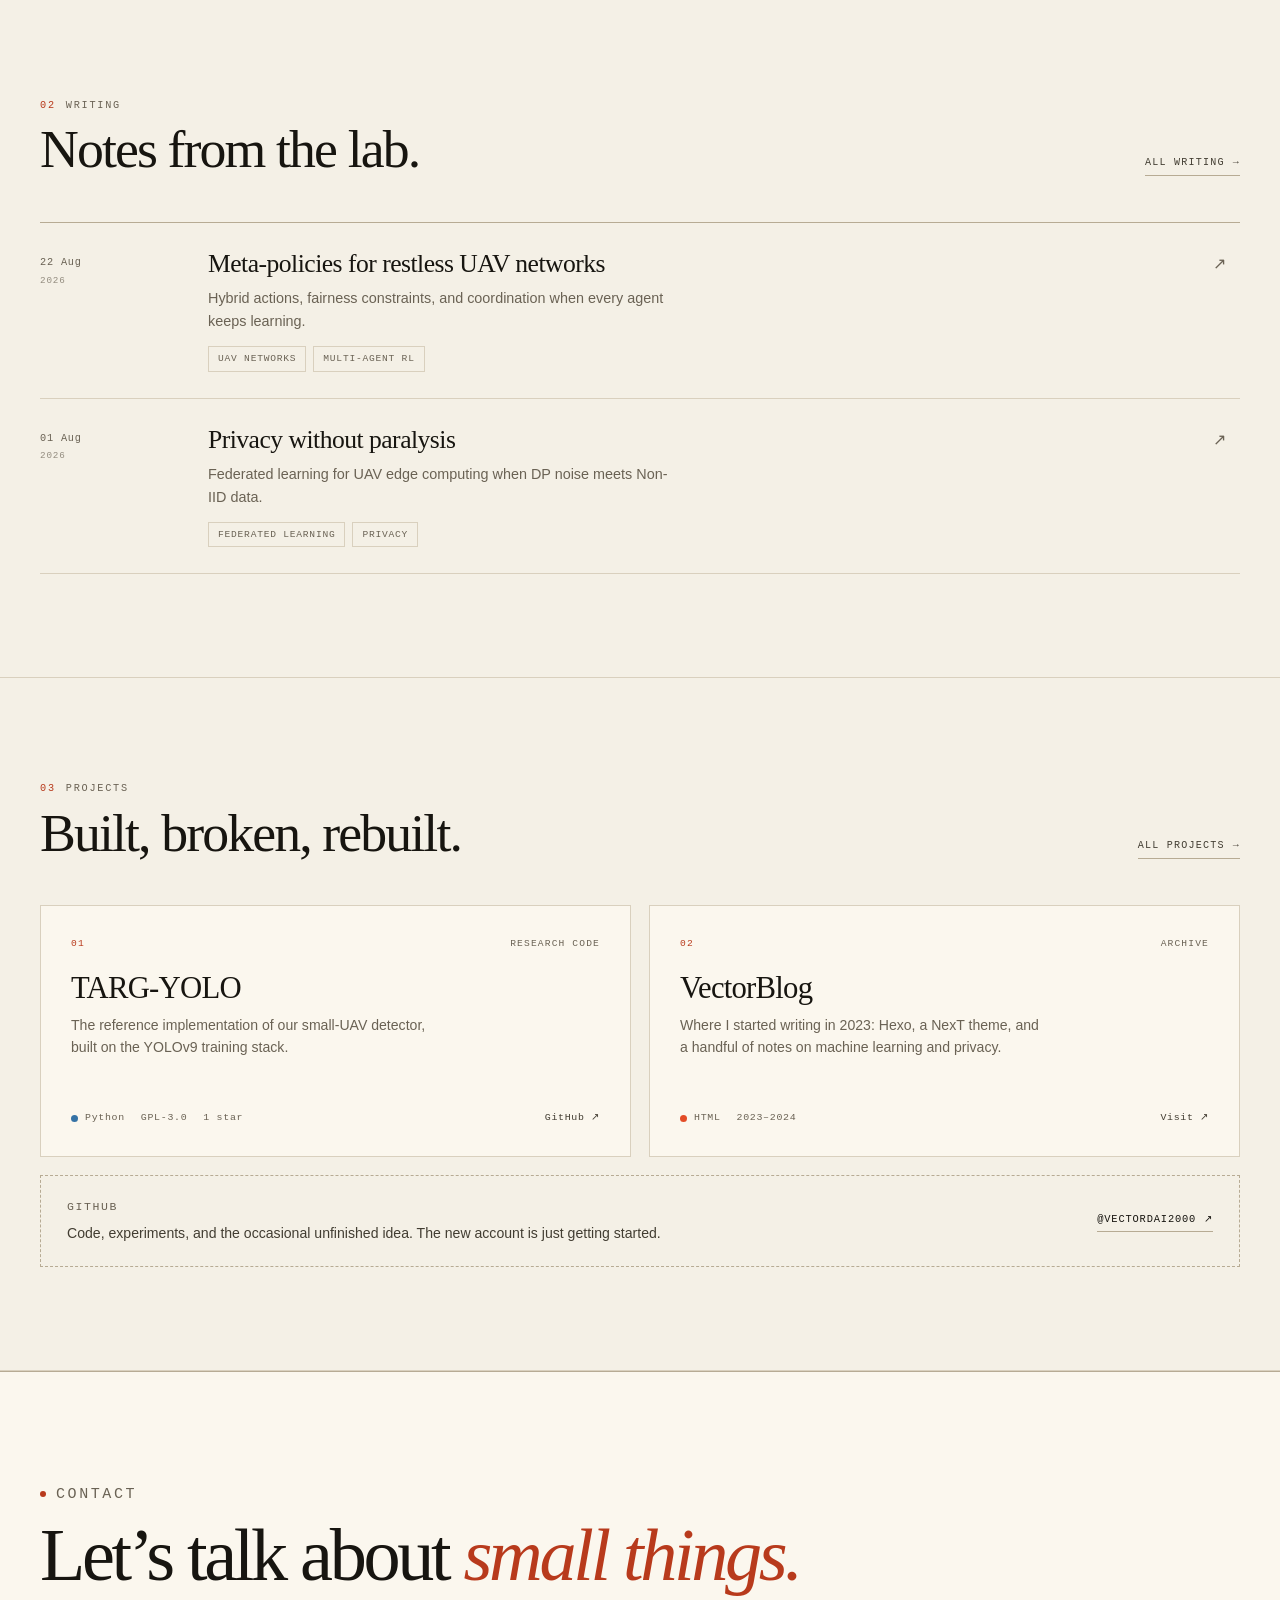
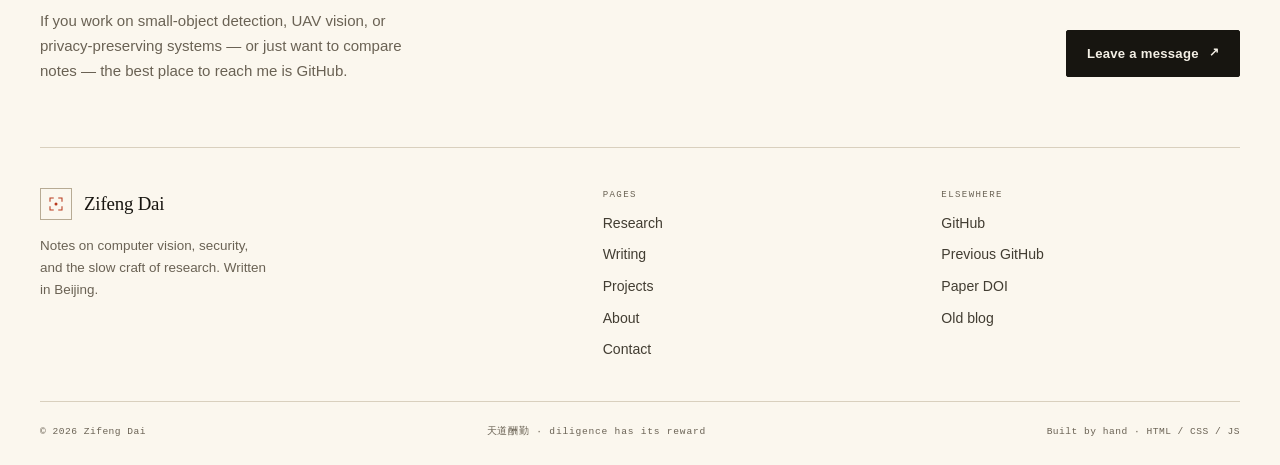
==== commit 21d863f9: "Add contact page and message form" ====
--- a/index.html
+++ b/index.html
@@ -48,6 +48,7 @@
         <a href="blog.html">Writing</a>
         <a href="projects.html">Projects</a>
         <a href="about.html">About</a>
+        <a href="contact.html">Contact</a>
       </nav>
 
       <div class="header-actions">
@@ -294,7 +295,7 @@
           <h2>Let’s talk about <em>small things.</em></h2>
           <p>If you work on small-object detection, UAV vision, or privacy-preserving systems — or just want to compare notes — the best place to reach me is GitHub.</p>
         </div>
-        <a class="btn btn--solid" href="https://github.com/vectordai2000">Say hello <span class="arrow" aria-hidden="true">↗</span></a>
+        <a class="btn btn--solid" href="contact.html">Leave a message <span class="arrow" aria-hidden="true">↗</span></a>
       </div>
 
       <div class="footer-main">
@@ -317,6 +318,7 @@
           <a href="blog.html">Writing</a>
           <a href="projects.html">Projects</a>
           <a href="about.html">About</a>
+          <a href="contact.html">Contact</a>
         </div>
 
         <div class="footer-col">
--- a/assets/css/style.css
+++ b/assets/css/style.css
@@ -1732,6 +1732,219 @@
   color: var(--ink-2);
 }
 
+/* ---------- Contact ---------- */
+.contact-section {
+  padding: clamp(44px, 6vw, 72px) 0;
+  border-bottom: 1px solid var(--line);
+}
+
+.contact-grid {
+  display: grid;
+  grid-template-columns: minmax(0, 1.25fr) minmax(260px, 0.75fr);
+  gap: clamp(28px, 5vw, 64px);
+  align-items: start;
+}
+
+.contact-form {
+  padding: clamp(22px, 3.5vw, 36px);
+  background: var(--surface);
+  border: 1px solid var(--line-strong);
+  box-shadow: var(--shadow-soft);
+}
+
+.field-row {
+  display: grid;
+  grid-template-columns: 1fr 1fr;
+  gap: 18px;
+}
+
+.field {
+  margin-bottom: 18px;
+}
+
+.field label {
+  display: block;
+  margin-bottom: 8px;
+  font-family: var(--font-mono);
+  font-size: 0.6rem;
+  letter-spacing: 0.12em;
+  text-transform: uppercase;
+  color: var(--muted);
+}
+
+.field input,
+.field select,
+.field textarea {
+  width: 100%;
+  padding: 12px 14px;
+  color: var(--ink);
+  background: var(--bg);
+  border: 1px solid var(--line);
+  border-radius: var(--radius);
+  font-family: var(--font-ui);
+  font-size: 1rem;
+  line-height: 1.4;
+  transition: border-color 0.2s var(--ease), box-shadow 0.2s var(--ease);
+}
+
+.field textarea {
+  min-height: 170px;
+  resize: vertical;
+}
+
+.field select {
+  cursor: pointer;
+}
+
+.field input::placeholder,
+.field textarea::placeholder {
+  color: var(--muted);
+  opacity: 0.75;
+}
+
+.field input:focus,
+.field select:focus,
+.field textarea:focus {
+  outline: none;
+  border-color: var(--accent);
+  box-shadow: 0 0 0 3px var(--accent-soft);
+}
+
+.form-privacy {
+  max-width: 56ch;
+  margin-top: 4px;
+  font-size: 0.72rem;
+  line-height: 1.6;
+  color: var(--muted);
+}
+
+.form-actions {
+  display: flex;
+  flex-wrap: wrap;
+  align-items: center;
+  gap: 16px;
+  margin-top: 22px;
+}
+
+.form-status {
+  font-family: var(--font-mono);
+  font-size: 0.6rem;
+  letter-spacing: 0.07em;
+  text-transform: uppercase;
+  color: var(--muted);
+}
+
+.form-status[data-state="error"],
+.form-status[data-state="success"] {
+  color: var(--accent-strong);
+}
+
+.form-success {
+  padding: clamp(24px, 4vw, 40px);
+  background: var(--accent-soft);
+  border: 1px solid var(--line-strong);
+}
+
+.form-success .mono {
+  color: var(--accent-strong);
+}
+
+.form-success h2 {
+  margin-top: 12px;
+  font-family: var(--font-display);
+  font-size: clamp(1.8rem, 3vw, 2.5rem);
+  font-weight: 400;
+  line-height: 1;
+  letter-spacing: -0.03em;
+}
+
+.form-success p {
+  max-width: 52ch;
+  margin-top: 12px;
+  font-size: 0.92rem;
+  line-height: 1.7;
+  color: var(--ink-2);
+}
+
+.form-success .btn {
+  margin-top: 22px;
+}
+
+.contact-aside {
+  display: flex;
+  flex-direction: column;
+  gap: 14px;
+}
+
+.contact-card {
+  padding: 22px;
+  background: var(--surface);
+  border: 1px solid var(--line);
+}
+
+.contact-card .mono {
+  color: var(--accent-strong);
+  font-size: 0.58rem;
+}
+
+.contact-card h2 {
+  margin-top: 10px;
+  font-family: var(--font-display);
+  font-size: 1.45rem;
+  font-weight: 400;
+  letter-spacing: -0.02em;
+}
+
+.contact-card p {
+  margin-top: 8px;
+  font-size: 0.86rem;
+  line-height: 1.65;
+  color: var(--muted);
+}
+
+.contact-card a {
+  display: inline-block;
+  margin-top: 12px;
+  font-family: var(--font-mono);
+  font-size: 0.62rem;
+  letter-spacing: 0.08em;
+  text-transform: uppercase;
+  color: var(--ink-2);
+  border-bottom: 1px solid var(--line-strong);
+  padding-bottom: 3px;
+}
+
+.contact-card a:hover {
+  color: var(--accent-strong);
+  border-color: var(--accent);
+}
+
+.contact-papers {
+  margin-top: 12px;
+  border-top: 1px solid var(--line);
+}
+
+.contact-papers a {
+  display: block;
+  margin: 0;
+  padding: 9px 0;
+  border-bottom: 1px solid var(--line);
+  border-left: 0;
+  border-right: 0;
+  border-top: 0;
+  font-family: var(--font-ui);
+  font-size: 0.82rem;
+  line-height: 1.45;
+  text-transform: none;
+  letter-spacing: 0;
+  color: var(--ink-2);
+}
+
+.contact-papers a:hover {
+  color: var(--accent-strong);
+  border-color: var(--line);
+}
+
 /* ---------- Blog index ---------- */
 .filter-bar {
   display: flex;
@@ -2570,6 +2783,27 @@
   }
 }
 
+@media (max-width: 900px) {
+  .contact-grid {
+    grid-template-columns: 1fr;
+  }
+
+  .contact-aside {
+    display: grid;
+    grid-template-columns: 1fr 1fr;
+  }
+}
+
+@media (max-width: 600px) {
+  .field-row {
+    grid-template-columns: 1fr;
+  }
+
+  .contact-aside {
+    grid-template-columns: 1fr;
+  }
+}
+
 /* ---------- Print ---------- */
 @media print {
   .site-header,
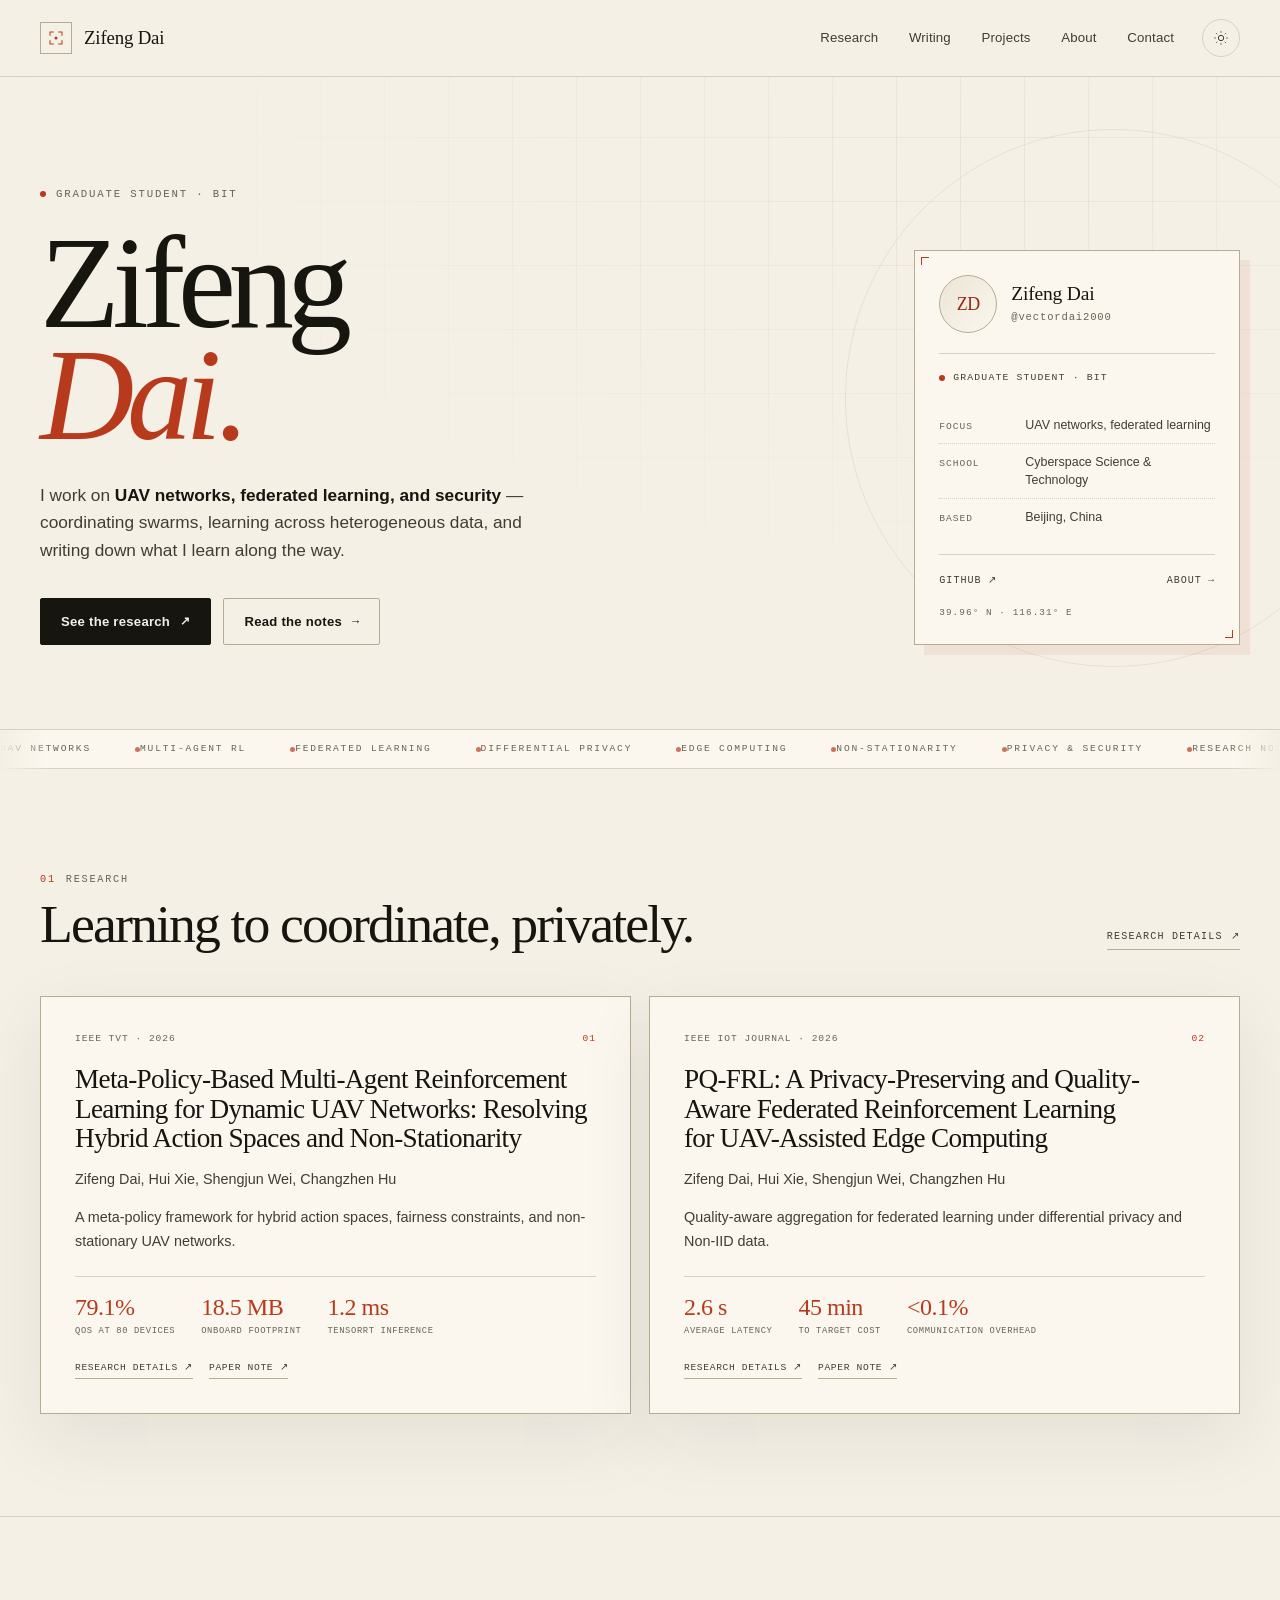
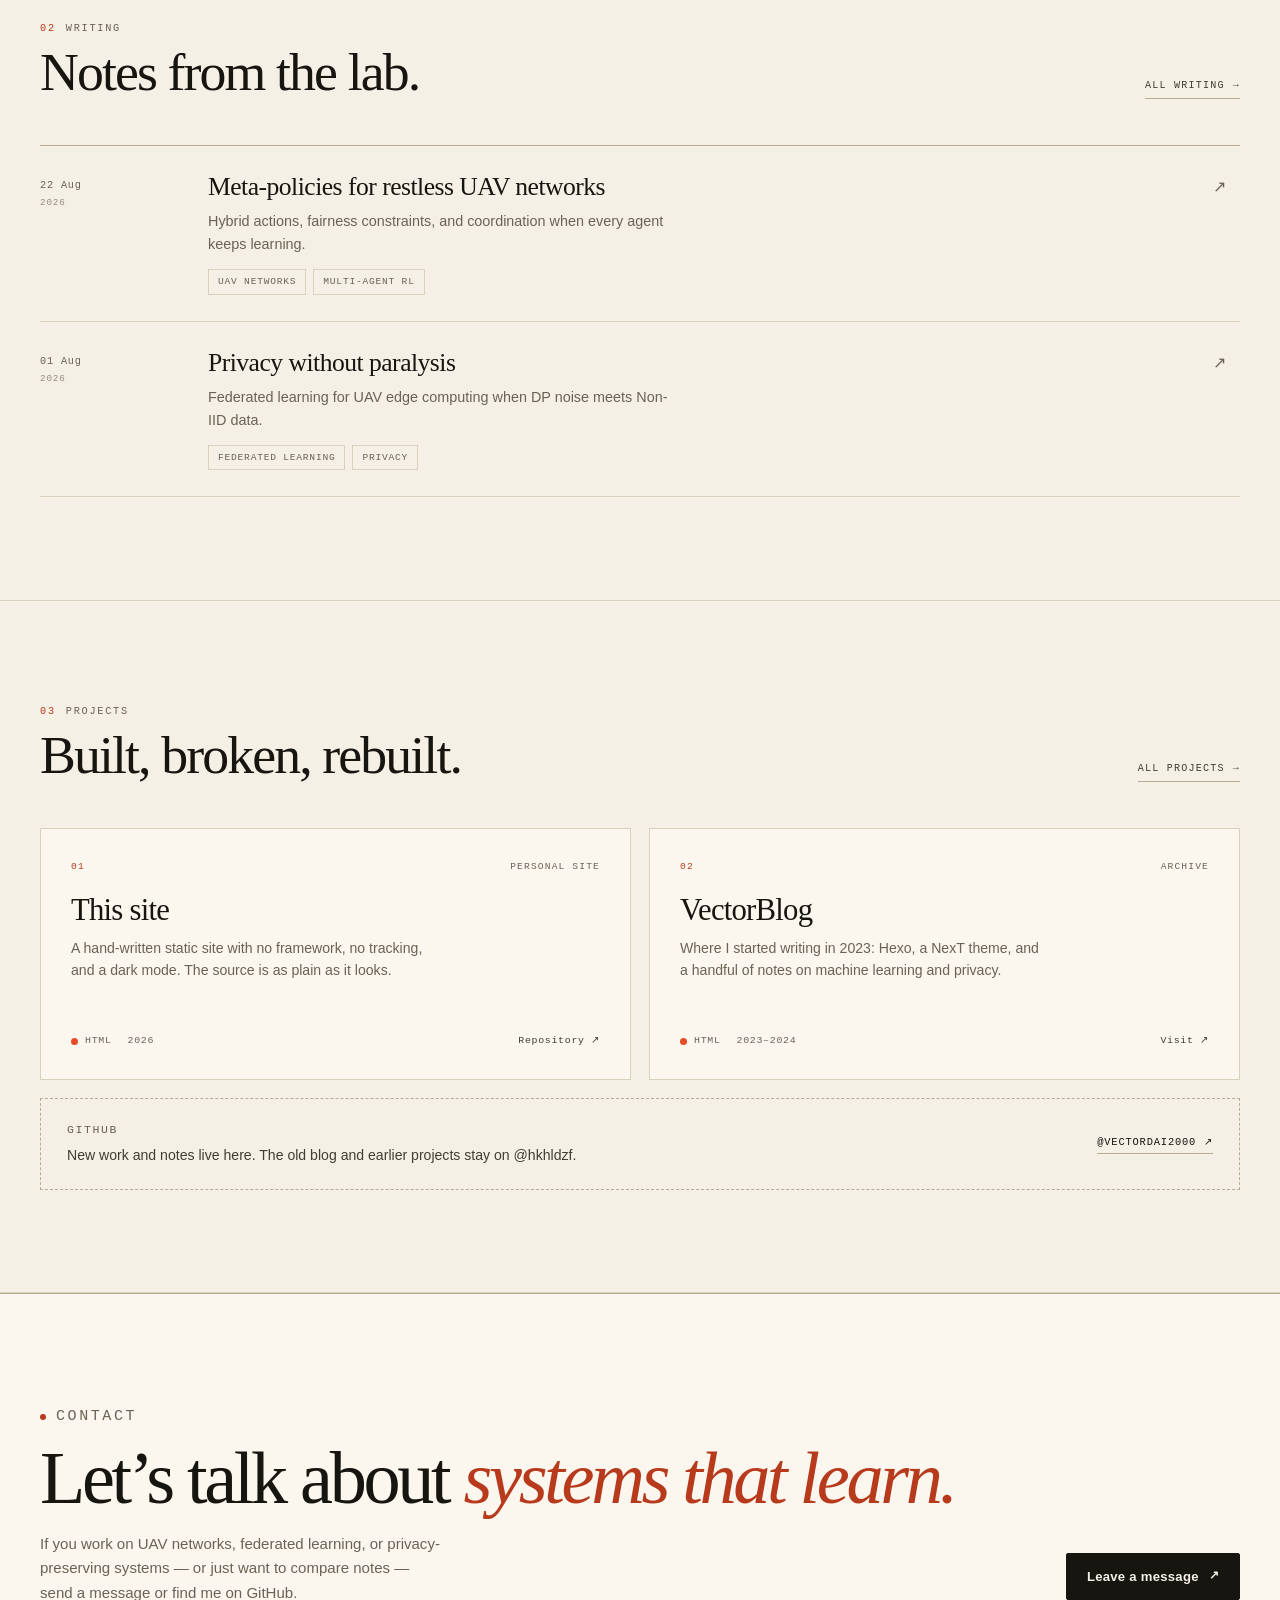
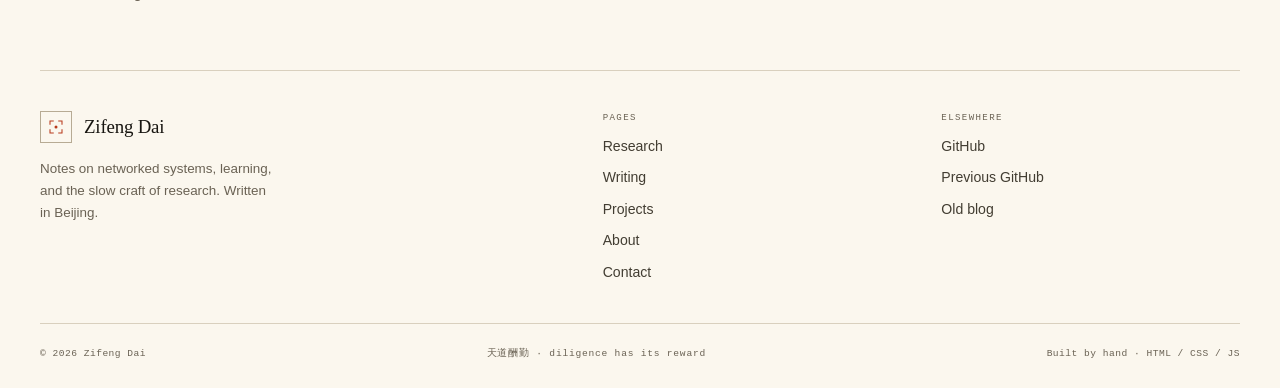
==== commit 2da3c44a: "Refocus site on first-author UAV research" ====
--- a/index.html
+++ b/index.html
@@ -3,21 +3,21 @@
 <head>
   <meta charset="utf-8">
   <meta name="viewport" content="width=device-width, initial-scale=1">
-  <title>Zifeng Dai — computer vision, security, and small things</title>
-  <meta name="description" content="Zifeng Dai is a graduate student at Beijing Institute of Technology working on small-object detection, UAV vision, and security. Notes, research, and code.">
+  <title>Zifeng Dai — UAV networks, federated learning, and security</title>
+  <meta name="description" content="Zifeng Dai is a graduate student at Beijing Institute of Technology working on UAV networks, federated learning, and security. Notes, research, and code.">
   <meta name="author" content="Zifeng Dai">
   <meta property="og:type" content="website">
-  <meta property="og:title" content="Zifeng Dai — computer vision, security, and small things">
-  <meta property="og:description" content="Graduate student at BIT. Small-object detection, UAV vision, and notes from the research process.">
-  <meta property="og:image" content="https://vectordai2000.github.io/assets/og.png">
+  <meta property="og:title" content="Zifeng Dai — UAV networks, federated learning, and security">
+  <meta property="og:description" content="Graduate student at BIT. UAV networks, federated learning, and notes from the research process.">
+  <meta property="og:image" content="https://vectordai2000.github.io/assets/og-uav.png">
   <meta property="og:image:width" content="1200">
   <meta property="og:image:height" content="630">
-  <meta property="og:image:alt" content="Zifeng Dai — computer vision and security">
+  <meta property="og:image:alt" content="Zifeng Dai — UAV networks and federated learning">
   <meta name="twitter:card" content="summary_large_image">
   <meta name="theme-color" content="#f4f0e6" media="(prefers-color-scheme: light)">
   <meta name="theme-color" content="#12110e" media="(prefers-color-scheme: dark)">
   <link rel="icon" href="assets/favicon.svg" type="image/svg+xml">
-  <link rel="stylesheet" href="assets/css/style.css">
+  <link rel="stylesheet" href="assets/css/style.css?v=20261018">
   <script>
     (function () {
       try {
@@ -80,7 +80,7 @@
             <span><em>Dai</em><span class="period">.</span></span>
           </h1>
           <p class="hero-lede">
-            I work on <strong>computer vision and security</strong> — teaching machines to notice small things in cluttered skies, and writing down what I learn along the way.
+            I work on <strong>UAV networks, federated learning, and security</strong> — coordinating swarms, learning across heterogeneous data, and writing down what I learn along the way.
           </p>
           <div class="hero-actions">
             <a class="btn btn--solid" href="research.html">See the research <span class="arrow">↗</span></a>
@@ -102,7 +102,7 @@
           <dl class="card-meta">
             <div class="meta-row">
               <dt>Focus</dt>
-              <dd>Small-object detection, UAV vision</dd>
+              <dd>UAV networks, federated learning</dd>
             </div>
             <div class="meta-row">
               <dt>School</dt>
@@ -126,22 +126,22 @@
     <div class="ticker" aria-hidden="true">
       <div class="ticker-track">
         <div class="ticker-group">
-          <span>Small-object detection</span>
-          <span>UAV vision</span>
-          <span>YOLOv9</span>
-          <span>RepMS</span>
-          <span>DDetHead</span>
-          <span>TARG-IoU</span>
+          <span>UAV networks</span>
+          <span>Multi-agent RL</span>
+          <span>Federated learning</span>
+          <span>Differential privacy</span>
+          <span>Edge computing</span>
+          <span>Non-stationarity</span>
           <span>Privacy &amp; security</span>
           <span>Research notes</span>
         </div>
         <div class="ticker-group">
-          <span>Small-object detection</span>
-          <span>UAV vision</span>
-          <span>YOLOv9</span>
-          <span>RepMS</span>
-          <span>DDetHead</span>
-          <span>TARG-IoU</span>
+          <span>UAV networks</span>
+          <span>Multi-agent RL</span>
+          <span>Federated learning</span>
+          <span>Differential privacy</span>
+          <span>Edge computing</span>
+          <span>Non-stationarity</span>
           <span>Privacy &amp; security</span>
           <span>Research notes</span>
         </div>
@@ -153,45 +153,50 @@
         <div class="section-head">
           <div>
             <p class="section-label"><b>01</b> Research</p>
-            <h2 class="section-title">Making small targets count.</h2>
+            <h2 class="section-title">Learning to coordinate, privately.</h2>
           </div>
           <a class="section-link" href="research.html">Research details <span class="arrow" aria-hidden="true">↗</span></a>
         </div>
 
-        <article class="paper" data-reveal>
-          <div class="paper-main">
-            <p class="paper-kicker">
-              <span class="paper-tag">Journal article</span>
-              <span>2026</span>
-              <span>Peer reviewed</span>
-            </p>
-            <h3>TARG-YOLO: an efficient small target detection framework for UAV</h3>
-            <p class="paper-authors">Yan Du, <strong>Zifeng Dai</strong>, Teng Wu, Changzhen Hu, Shengjun Wei</p>
-            <p class="paper-venue">Machine Vision and Applications · 37(2), Article 35 · DOI 10.1007/s00138-026-01792-2</p>
-            <p class="paper-abstract">
-              A YOLOv9-based detector built for small UAVs in complex scenes. RepMS shifts attention toward informative regions, DDetHead reduces background redundancy, and TARG-IoU balances precise localization with sensitivity to tiny targets.
-            </p>
-            <div class="paper-actions">
-              <a class="btn btn--text" href="https://doi.org/10.1007/s00138-026-01792-2">Read the paper <span class="arrow" aria-hidden="true">↗</span></a>
-              <a class="btn btn--text" href="https://github.com/hkhldzf/TARG-YOLO">Code on GitHub <span class="arrow" aria-hidden="true">↗</span></a>
-            </div>
-          </div>
-
-          <div class="paper-side" aria-label="Reported results">
-            <div class="paper-metric">
-              <strong>89.93%</strong>
-              <span>mAP on DUT Anti-UAV</span>
-            </div>
-            <div class="paper-metric">
-              <strong>+4.22</strong>
-              <span>over YOLOv9 baseline</span>
-            </div>
-            <div class="paper-metric">
-              <strong>+3.54</strong>
-              <span>over YOLOv12</span>
-            </div>
-          </div>
-        </article>
+        <div class="pub-grid">
+          <article class="pub-card" data-reveal>
+            <div class="pub-top">
+              <span>IEEE TVT · 2026</span>
+              <span class="num">01</span>
+            </div>
+            <h3>Meta-Policy-Based Multi-Agent Reinforcement Learning for Dynamic UAV Networks: Resolving Hybrid Action Spaces and Non-Stationarity</h3>
+            <p class="pub-authors">Zifeng Dai, Hui Xie, Shengjun Wei, Changzhen Hu</p>
+            <p>A meta-policy framework for hybrid action spaces, fairness constraints, and non-stationary UAV networks.</p>
+            <div class="pub-metrics">
+              <div><strong>79.1%</strong><span>QoS at 80 devices</span></div>
+              <div><strong>18.5 MB</strong><span>onboard footprint</span></div>
+              <div><strong>1.2 ms</strong><span>TensorRT inference</span></div>
+            </div>
+            <div class="pub-links">
+              <a href="research.html#mapa-marl">Research details ↗</a>
+              <a href="posts/mapa-marl-uav-networks.html">Paper note ↗</a>
+            </div>
+          </article>
+
+          <article class="pub-card" data-reveal>
+            <div class="pub-top">
+              <span>IEEE IoT Journal · 2026</span>
+              <span class="num">02</span>
+            </div>
+            <h3>PQ-FRL: A Privacy-Preserving and Quality-Aware Federated Reinforcement Learning for UAV-Assisted Edge Computing</h3>
+            <p class="pub-authors">Zifeng Dai, Hui Xie, Shengjun Wei, Changzhen Hu</p>
+            <p>Quality-aware aggregation for federated learning under differential privacy and Non-IID data.</p>
+            <div class="pub-metrics">
+              <div><strong>2.6 s</strong><span>average latency</span></div>
+              <div><strong>45 min</strong><span>to target cost</span></div>
+              <div><strong>&lt;0.1%</strong><span>communication overhead</span></div>
+            </div>
+            <div class="pub-links">
+              <a href="research.html#pq-frl">Research details ↗</a>
+              <a href="posts/pq-frl-uav-edge.html">Paper note ↗</a>
+            </div>
+          </article>
+        </div>
       </div>
     </section>
 
@@ -246,18 +251,17 @@
         </div>
 
         <div class="project-grid">
-          <article class="project-card" data-repo="TARG-YOLO" data-reveal>
+          <article class="project-card" data-reveal>
             <div class="project-top">
               <span class="project-index">01</span>
-              <span>Research code</span>
-            </div>
-            <h3><a href="https://github.com/hkhldzf/TARG-YOLO">TARG-YOLO</a></h3>
-            <p>The reference implementation of our small-UAV detector, built on the YOLOv9 training stack.</p>
+              <span>Personal site</span>
+            </div>
+            <h3><a href="https://github.com/vectordai2000/vectordai2000.github.io">This site</a></h3>
+            <p>A hand-written static site with no framework, no tracking, and a dark mode. The source is as plain as it looks.</p>
             <div class="project-meta">
-              <span class="lang" style="--lang-color:#3572A5;">Python</span>
-              <span>GPL-3.0</span>
-              <span data-repo-stars>1 star</span>
-              <span class="ext">GitHub <span aria-hidden="true">↗</span></span>
+              <span class="lang" style="--lang-color:#e34c26;">HTML</span>
+              <span>2026</span>
+              <span class="ext">Repository <span aria-hidden="true">↗</span></span>
             </div>
           </article>
 
@@ -279,7 +283,7 @@
         <div class="github-strip">
           <div>
             <span class="mono">GitHub</span>
-            <p>Code, experiments, and the occasional unfinished idea. The new account is just getting started.</p>
+            <p>New work and notes live here. The old blog and earlier projects stay on @hkhldzf.</p>
           </div>
           <a href="https://github.com/vectordai2000">@vectordai2000 <span aria-hidden="true">↗</span></a>
         </div>
@@ -292,8 +296,8 @@
       <div class="footer-cta">
         <div>
           <p class="eyebrow">Contact</p>
-          <h2>Let’s talk about <em>small things.</em></h2>
-          <p>If you work on small-object detection, UAV vision, or privacy-preserving systems — or just want to compare notes — the best place to reach me is GitHub.</p>
+          <h2>Let’s talk about <em>systems that learn.</em></h2>
+          <p>If you work on UAV networks, federated learning, or privacy-preserving systems — or just want to compare notes — send a message or find me on GitHub.</p>
         </div>
         <a class="btn btn--solid" href="contact.html">Leave a message <span class="arrow" aria-hidden="true">↗</span></a>
       </div>
@@ -309,7 +313,7 @@
             </span>
             <span class="brand-name">Zifeng Dai</span>
           </a>
-          <p>Notes on computer vision, security, and the slow craft of research. Written in Beijing.</p>
+          <p>Notes on networked systems, learning, and the slow craft of research. Written in Beijing.</p>
         </div>
 
         <div class="footer-col">
@@ -325,7 +329,6 @@
           <h3>Elsewhere</h3>
           <a href="https://github.com/vectordai2000">GitHub</a>
           <a href="https://github.com/hkhldzf">Previous GitHub</a>
-          <a href="https://doi.org/10.1007/s00138-026-01792-2">Paper DOI</a>
           <a href="https://hkhldzf.github.io/">Old blog</a>
         </div>
       </div>
@@ -338,6 +341,6 @@
     </div>
   </footer>
 
-  <script src="assets/js/main.js"></script>
+  <script src="assets/js/main.js?v=20261018"></script>
 </body>
 </html>
--- a/assets/css/style.css
+++ b/assets/css/style.css
@@ -936,6 +936,112 @@
   line-height: 1.5;
 }
 
+/* ---------- Publication cards ---------- */
+.pub-grid {
+  display: grid;
+  grid-template-columns: repeat(2, minmax(0, 1fr));
+  gap: 18px;
+}
+
+.pub-card {
+  display: flex;
+  flex-direction: column;
+  padding: clamp(24px, 3vw, 34px);
+  background: var(--surface);
+  border: 1px solid var(--line-strong);
+  box-shadow: var(--shadow-soft);
+}
+
+.pub-top {
+  display: flex;
+  align-items: center;
+  justify-content: space-between;
+  gap: 12px;
+  font-family: var(--font-mono);
+  font-size: 0.6rem;
+  letter-spacing: 0.1em;
+  text-transform: uppercase;
+  color: var(--muted);
+}
+
+.pub-top .num {
+  color: var(--accent);
+}
+
+.pub-card h3 {
+  margin-top: 18px;
+  font-family: var(--font-display);
+  font-size: clamp(1.35rem, 2.2vw, 1.7rem);
+  font-weight: 400;
+  line-height: 1.1;
+  letter-spacing: -0.025em;
+}
+
+.pub-authors {
+  margin-top: 10px;
+  font-size: 0.78rem;
+  color: var(--muted);
+}
+
+.pub-card > p {
+  margin-top: 14px;
+  font-size: 0.9rem;
+  line-height: 1.65;
+  color: var(--ink-2);
+}
+
+.pub-metrics {
+  display: flex;
+  flex-wrap: wrap;
+  gap: 18px 26px;
+  margin-top: 22px;
+  padding-top: 18px;
+  border-top: 1px solid var(--line);
+}
+
+.pub-metrics strong {
+  display: block;
+  font-family: var(--font-display);
+  font-size: 1.5rem;
+  font-weight: 400;
+  line-height: 1;
+  letter-spacing: -0.02em;
+  color: var(--accent);
+}
+
+.pub-metrics span {
+  display: block;
+  margin-top: 5px;
+  font-family: var(--font-mono);
+  font-size: 0.55rem;
+  letter-spacing: 0.07em;
+  text-transform: uppercase;
+  color: var(--muted);
+}
+
+.pub-links {
+  display: flex;
+  flex-wrap: wrap;
+  gap: 16px;
+  margin-top: auto;
+  padding-top: 22px;
+  font-family: var(--font-mono);
+  font-size: 0.6rem;
+  letter-spacing: 0.07em;
+  text-transform: uppercase;
+}
+
+.pub-links a {
+  color: var(--ink-2);
+  border-bottom: 1px solid var(--line-strong);
+  padding-bottom: 3px;
+}
+
+.pub-links a:hover {
+  color: var(--accent-strong);
+  border-color: var(--accent);
+}
+
 /* ---------- Post list ---------- */
 .post-list {
   border-top: 1px solid var(--line-strong);
@@ -1266,6 +1372,21 @@
   border-top: 0;
 }
 
+.pub-entry .paper-kicker {
+  margin-bottom: 14px;
+}
+
+.pub-entry .paper-detail-head h2 {
+  max-width: 30ch;
+  font-size: clamp(1.8rem, 2.7vw, 2.45rem);
+}
+
+.pub-entry + .pub-entry {
+  margin-top: clamp(56px, 8vw, 96px);
+  padding-top: clamp(48px, 6vw, 72px);
+  border-top: 1px solid var(--line-strong);
+}
+
 .paper-detail-head {
   display: flex;
   flex-wrap: wrap;
@@ -1536,11 +1657,141 @@
   color: var(--ink);
 }
 
+.about-keywords {
+  position: relative;
+  z-index: 1;
+  display: flex;
+  flex-wrap: wrap;
+  gap: 6px;
+  margin-top: 24px;
+}
+
+.about-keywords .tag {
+  color: var(--ink-2);
+  border-color: var(--line-strong);
+  background: var(--surface);
+}
+
+.about-actions {
+  display: flex;
+  flex-wrap: wrap;
+  gap: 12px;
+  margin-top: 26px;
+}
+
 .about-copy em {
   color: var(--accent-strong);
 }
 
-.about-copy a {
+.portrait-facts {
+  margin-top: 14px;
+  border-top: 1px solid var(--line);
+}
+
+.portrait-facts > div {
+  display: grid;
+  grid-template-columns: 62px 1fr;
+  gap: 10px;
+  padding: 8px 0;
+  border-bottom: 1px dotted var(--line);
+  font-size: 0.76rem;
+}
+
+.portrait-facts > div:last-child {
+  border-bottom: 0;
+}
+
+.portrait-facts dt {
+  padding-top: 2px;
+  font-family: var(--font-mono);
+  font-size: 0.55rem;
+  letter-spacing: 0.08em;
+  text-transform: uppercase;
+  color: var(--muted);
+}
+
+.portrait-facts dd {
+  color: var(--ink-2);
+  line-height: 1.45;
+}
+
+.about-research-grid {
+  display: grid;
+  grid-template-columns: repeat(2, minmax(0, 1fr));
+  gap: 14px;
+}
+
+.about-thread {
+  display: flex;
+  flex-direction: column;
+  padding: 22px;
+  background: var(--surface);
+  border: 1px solid var(--line);
+  transition: border-color 0.25s var(--ease), transform 0.25s var(--ease), box-shadow 0.25s var(--ease);
+}
+
+.about-thread:hover {
+  border-color: var(--line-strong);
+  transform: translateY(-3px);
+  box-shadow: var(--shadow-block);
+}
+
+.about-thread-top {
+  display: flex;
+  align-items: center;
+  justify-content: space-between;
+  gap: 12px;
+  font-family: var(--font-mono);
+  font-size: 0.58rem;
+  letter-spacing: 0.08em;
+  text-transform: uppercase;
+  color: var(--muted);
+}
+
+.about-thread-top .num {
+  color: var(--accent);
+}
+
+.about-thread h3 {
+  margin-top: 18px;
+  font-family: var(--font-display);
+  font-size: 1.45rem;
+  font-weight: 400;
+  line-height: 1.12;
+  letter-spacing: -0.02em;
+}
+
+.about-thread p {
+  margin-top: 10px;
+  font-size: 0.86rem;
+  line-height: 1.65;
+  color: var(--muted);
+}
+
+.about-thread-links {
+  display: flex;
+  flex-wrap: wrap;
+  gap: 14px;
+  margin-top: auto;
+  padding-top: 22px;
+  font-family: var(--font-mono);
+  font-size: 0.58rem;
+  letter-spacing: 0.06em;
+  text-transform: uppercase;
+}
+
+.about-thread-links a {
+  color: var(--ink-2);
+  border-bottom: 1px solid var(--line-strong);
+  padding-bottom: 3px;
+}
+
+.about-thread-links a:hover {
+  color: var(--accent-strong);
+  border-color: var(--accent);
+}
+
+.about-copy p a {
   color: var(--accent-strong);
   border-bottom: 1px solid rgba(184, 58, 28, 0.3);
 }
@@ -2547,6 +2798,10 @@
     right: -20%;
   }
 
+  .pub-grid {
+    grid-template-columns: 1fr;
+  }
+
   .paper {
     grid-template-columns: 1fr;
   }
@@ -2582,6 +2837,10 @@
   }
 
   .about-grid {
+    grid-template-columns: 1fr;
+  }
+
+  .about-research-grid {
     grid-template-columns: 1fr;
   }
 
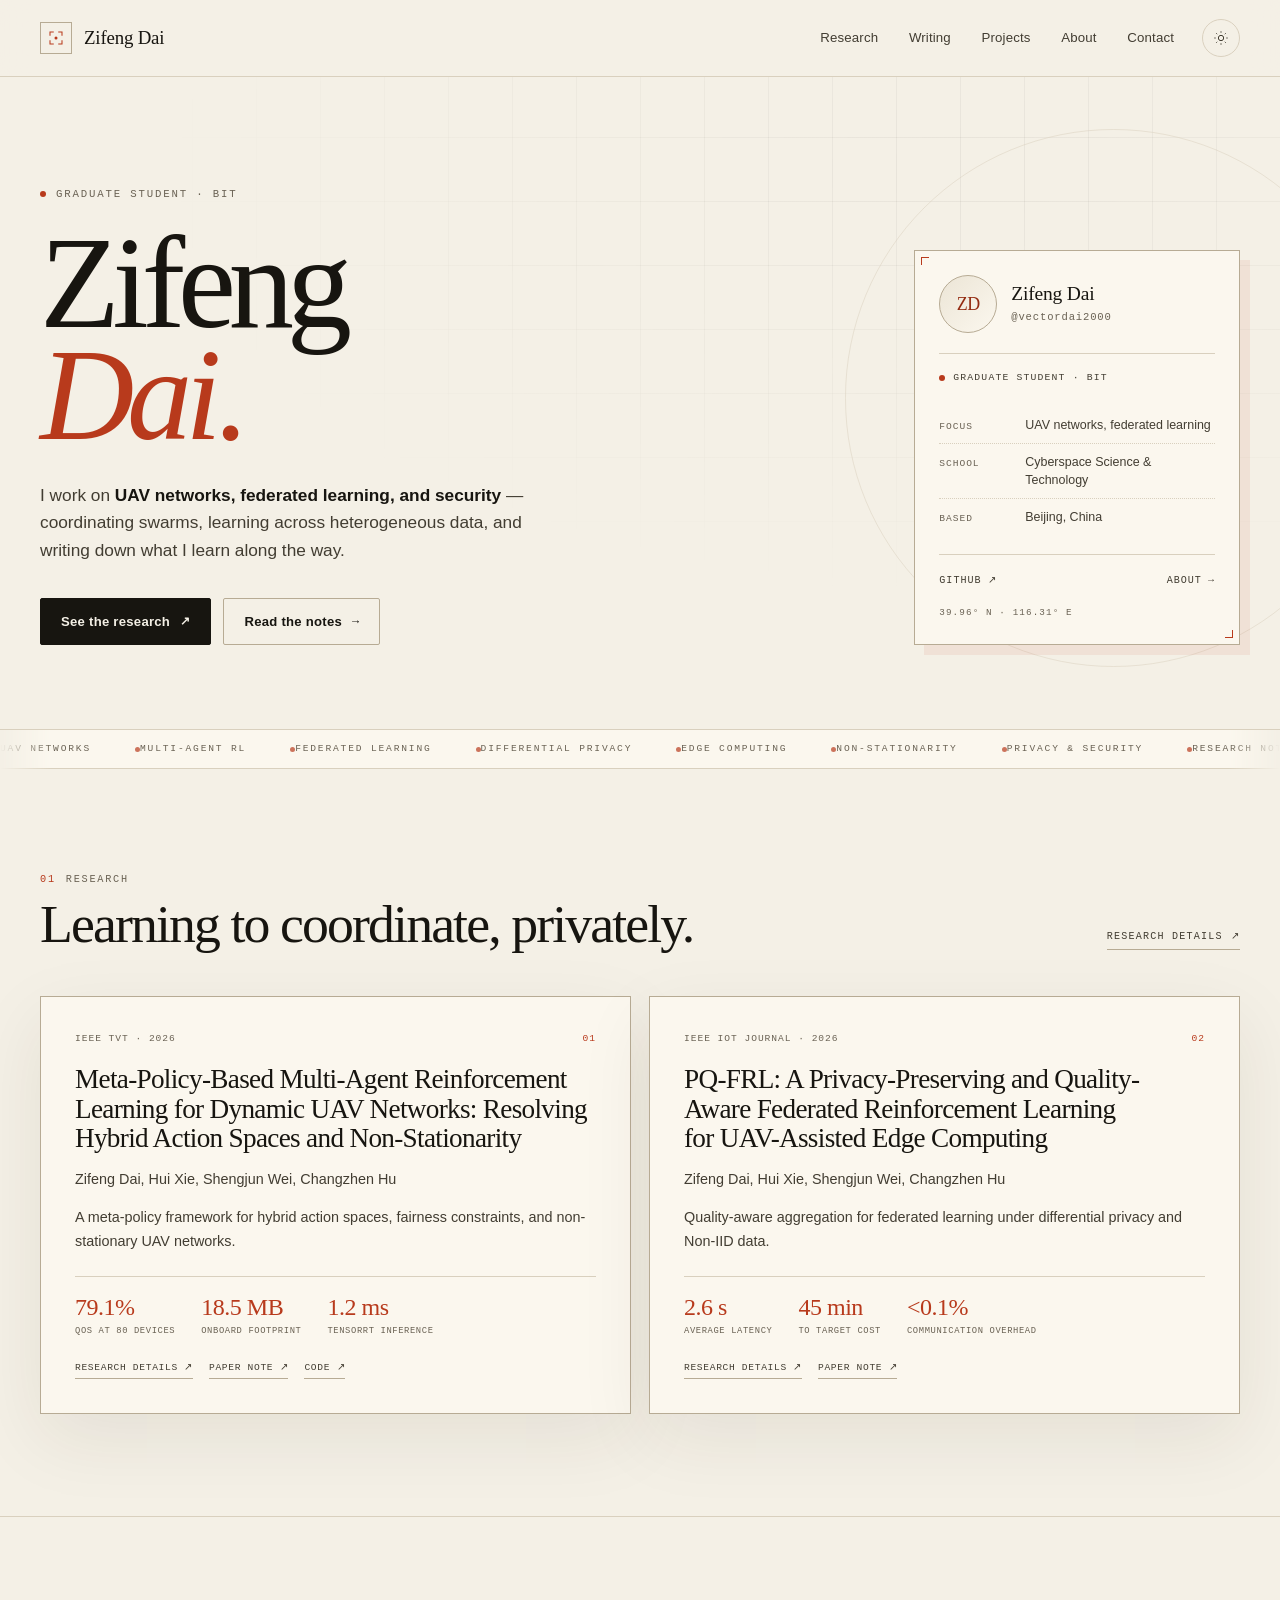
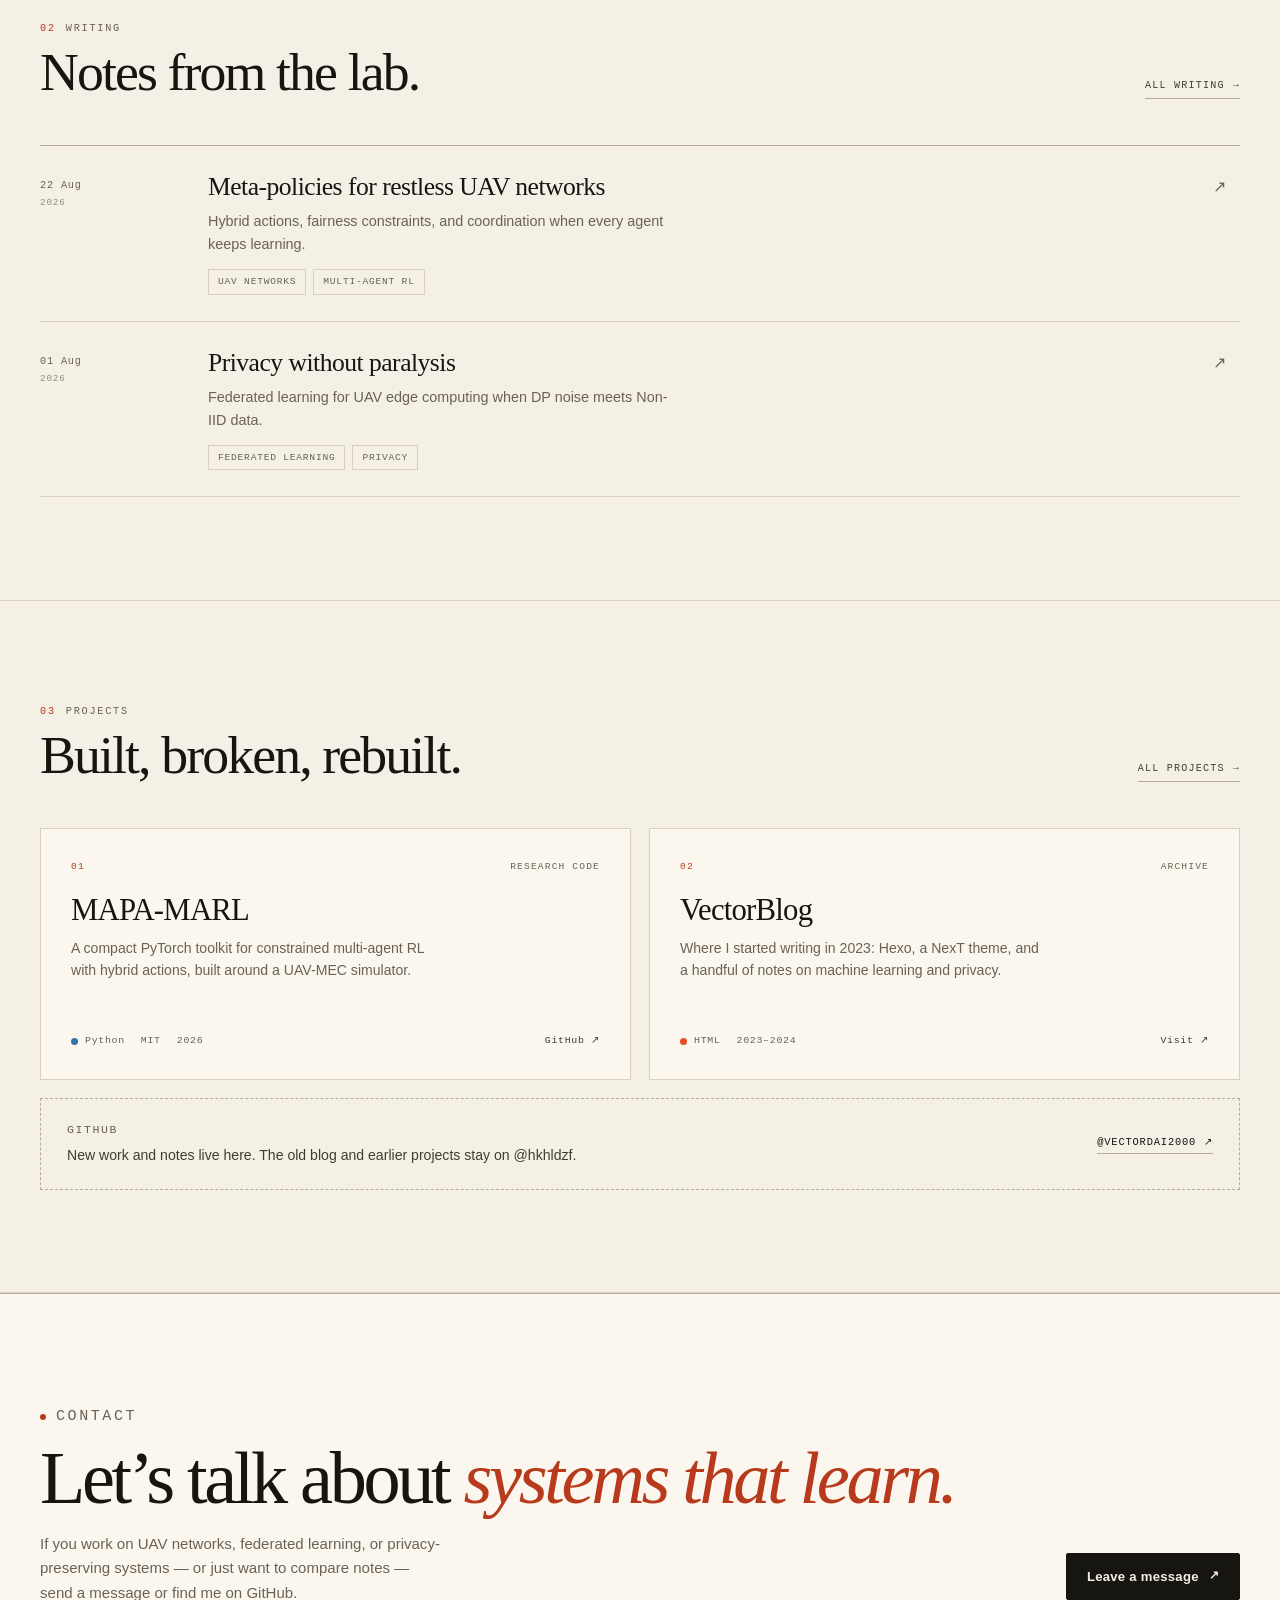
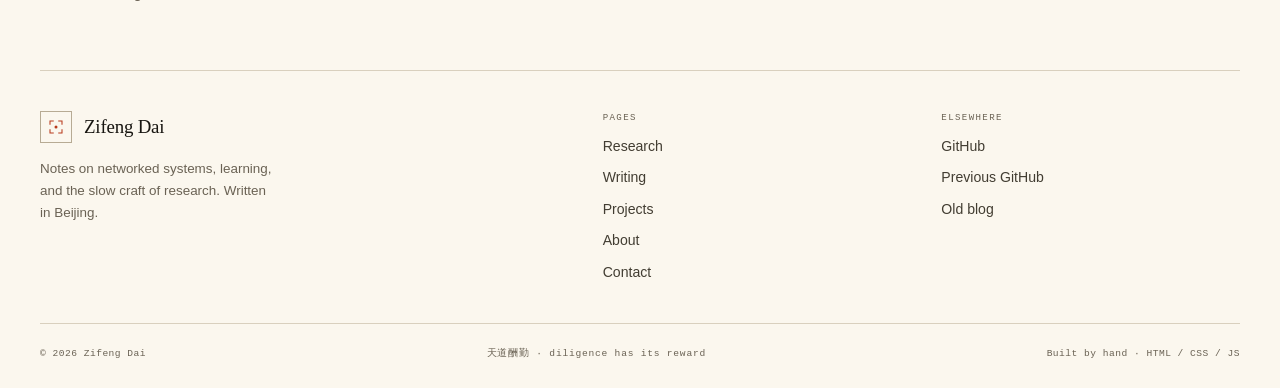
==== commit 8fa24ded: "Add MAPA-MARL code links" ====
--- a/index.html
+++ b/index.html
@@ -175,6 +175,7 @@
             <div class="pub-links">
               <a href="research.html#mapa-marl">Research details ↗</a>
               <a href="posts/mapa-marl-uav-networks.html">Paper note ↗</a>
+              <a href="https://github.com/vectordai2000/mapa-marl-experiments">Code ↗</a>
             </div>
           </article>
 
@@ -254,14 +255,15 @@
           <article class="project-card" data-reveal>
             <div class="project-top">
               <span class="project-index">01</span>
-              <span>Personal site</span>
-            </div>
-            <h3><a href="https://github.com/vectordai2000/vectordai2000.github.io">This site</a></h3>
-            <p>A hand-written static site with no framework, no tracking, and a dark mode. The source is as plain as it looks.</p>
+              <span>Research code</span>
+            </div>
+            <h3><a href="https://github.com/vectordai2000/mapa-marl-experiments">MAPA-MARL</a></h3>
+            <p>A compact PyTorch toolkit for constrained multi-agent RL with hybrid actions, built around a UAV-MEC simulator.</p>
             <div class="project-meta">
-              <span class="lang" style="--lang-color:#e34c26;">HTML</span>
+              <span class="lang" style="--lang-color:#3572A5;">Python</span>
+              <span>MIT</span>
               <span>2026</span>
-              <span class="ext">Repository <span aria-hidden="true">↗</span></span>
+              <span class="ext">GitHub <span aria-hidden="true">↗</span></span>
             </div>
           </article>
 
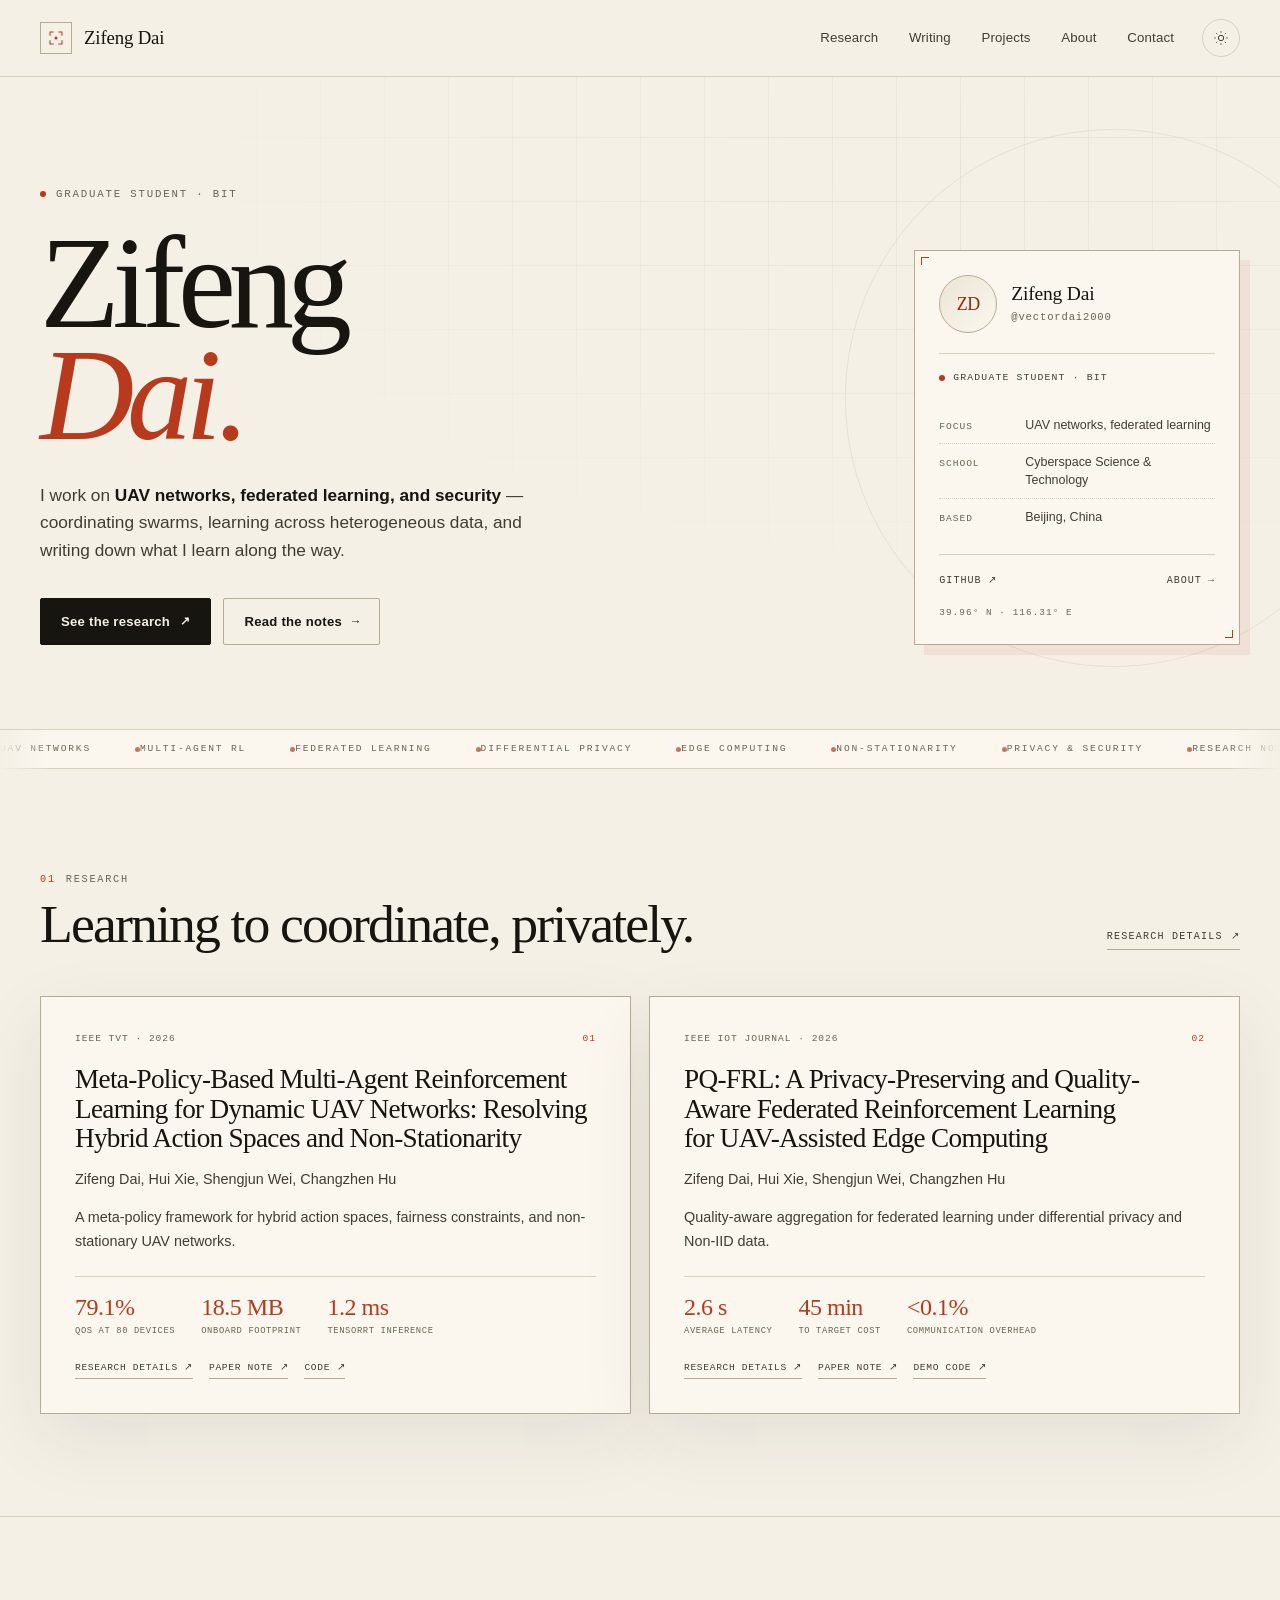
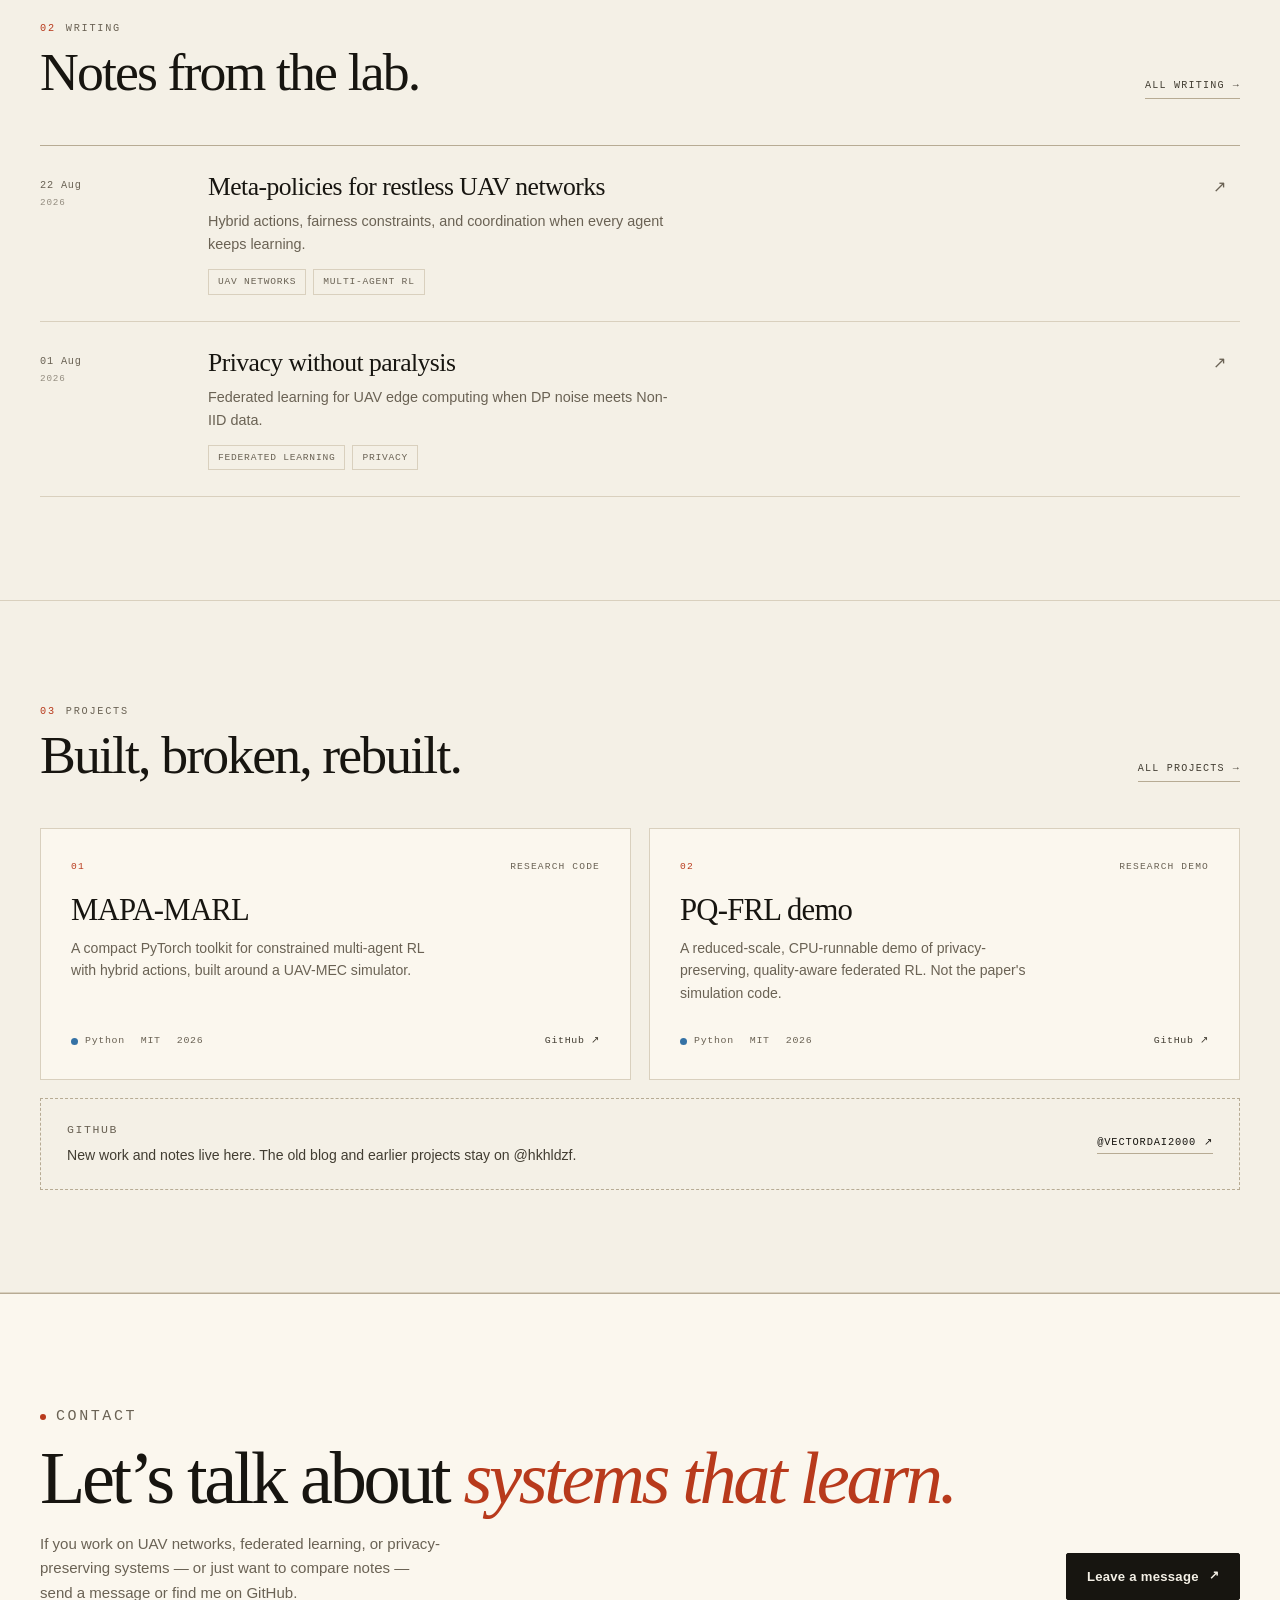
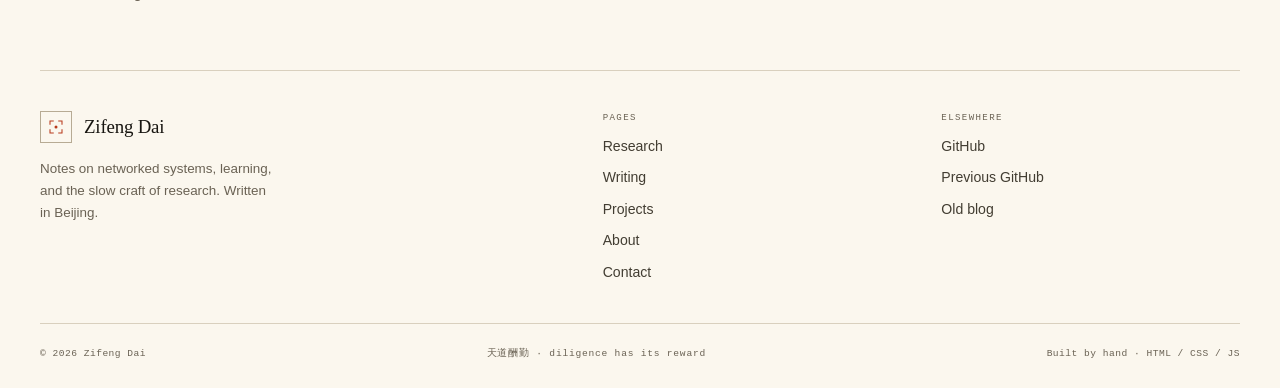
==== commit 1771ee74: "Add PQ-FRL demo to research and projects" ====
--- a/index.html
+++ b/index.html
@@ -175,7 +175,7 @@
             <div class="pub-links">
               <a href="research.html#mapa-marl">Research details ↗</a>
               <a href="posts/mapa-marl-uav-networks.html">Paper note ↗</a>
-              <a href="https://github.com/vectordai2000/mapa-marl-experiments">Code ↗</a>
+              <a href="https://github.com/vectordai2000/MAPA-MARL">Code ↗</a>
             </div>
           </article>
 
@@ -195,6 +195,7 @@
             <div class="pub-links">
               <a href="research.html#pq-frl">Research details ↗</a>
               <a href="posts/pq-frl-uav-edge.html">Paper note ↗</a>
+              <a href="https://github.com/vectordai2000/pq-frl-demo">Demo code ↗</a>
             </div>
           </article>
         </div>
@@ -257,7 +258,7 @@
               <span class="project-index">01</span>
               <span>Research code</span>
             </div>
-            <h3><a href="https://github.com/vectordai2000/mapa-marl-experiments">MAPA-MARL</a></h3>
+            <h3><a href="https://github.com/vectordai2000/MAPA-MARL">MAPA-MARL</a></h3>
             <p>A compact PyTorch toolkit for constrained multi-agent RL with hybrid actions, built around a UAV-MEC simulator.</p>
             <div class="project-meta">
               <span class="lang" style="--lang-color:#3572A5;">Python</span>
@@ -270,14 +271,15 @@
           <article class="project-card" data-reveal>
             <div class="project-top">
               <span class="project-index">02</span>
-              <span>Archive</span>
-            </div>
-            <h3><a href="https://hkhldzf.github.io/">VectorBlog</a></h3>
-            <p>Where I started writing in 2023: Hexo, a NexT theme, and a handful of notes on machine learning and privacy.</p>
+              <span>Research demo</span>
+            </div>
+            <h3><a href="https://github.com/vectordai2000/pq-frl-demo">PQ-FRL demo</a></h3>
+            <p>A reduced-scale, CPU-runnable demo of privacy-preserving, quality-aware federated RL. Not the paper's simulation code.</p>
             <div class="project-meta">
-              <span class="lang" style="--lang-color:#e34c26;">HTML</span>
-              <span>2023–2024</span>
-              <span class="ext">Visit <span aria-hidden="true">↗</span></span>
+              <span class="lang" style="--lang-color:#3572A5;">Python</span>
+              <span>MIT</span>
+              <span>2026</span>
+              <span class="ext">GitHub <span aria-hidden="true">↗</span></span>
             </div>
           </article>
         </div>
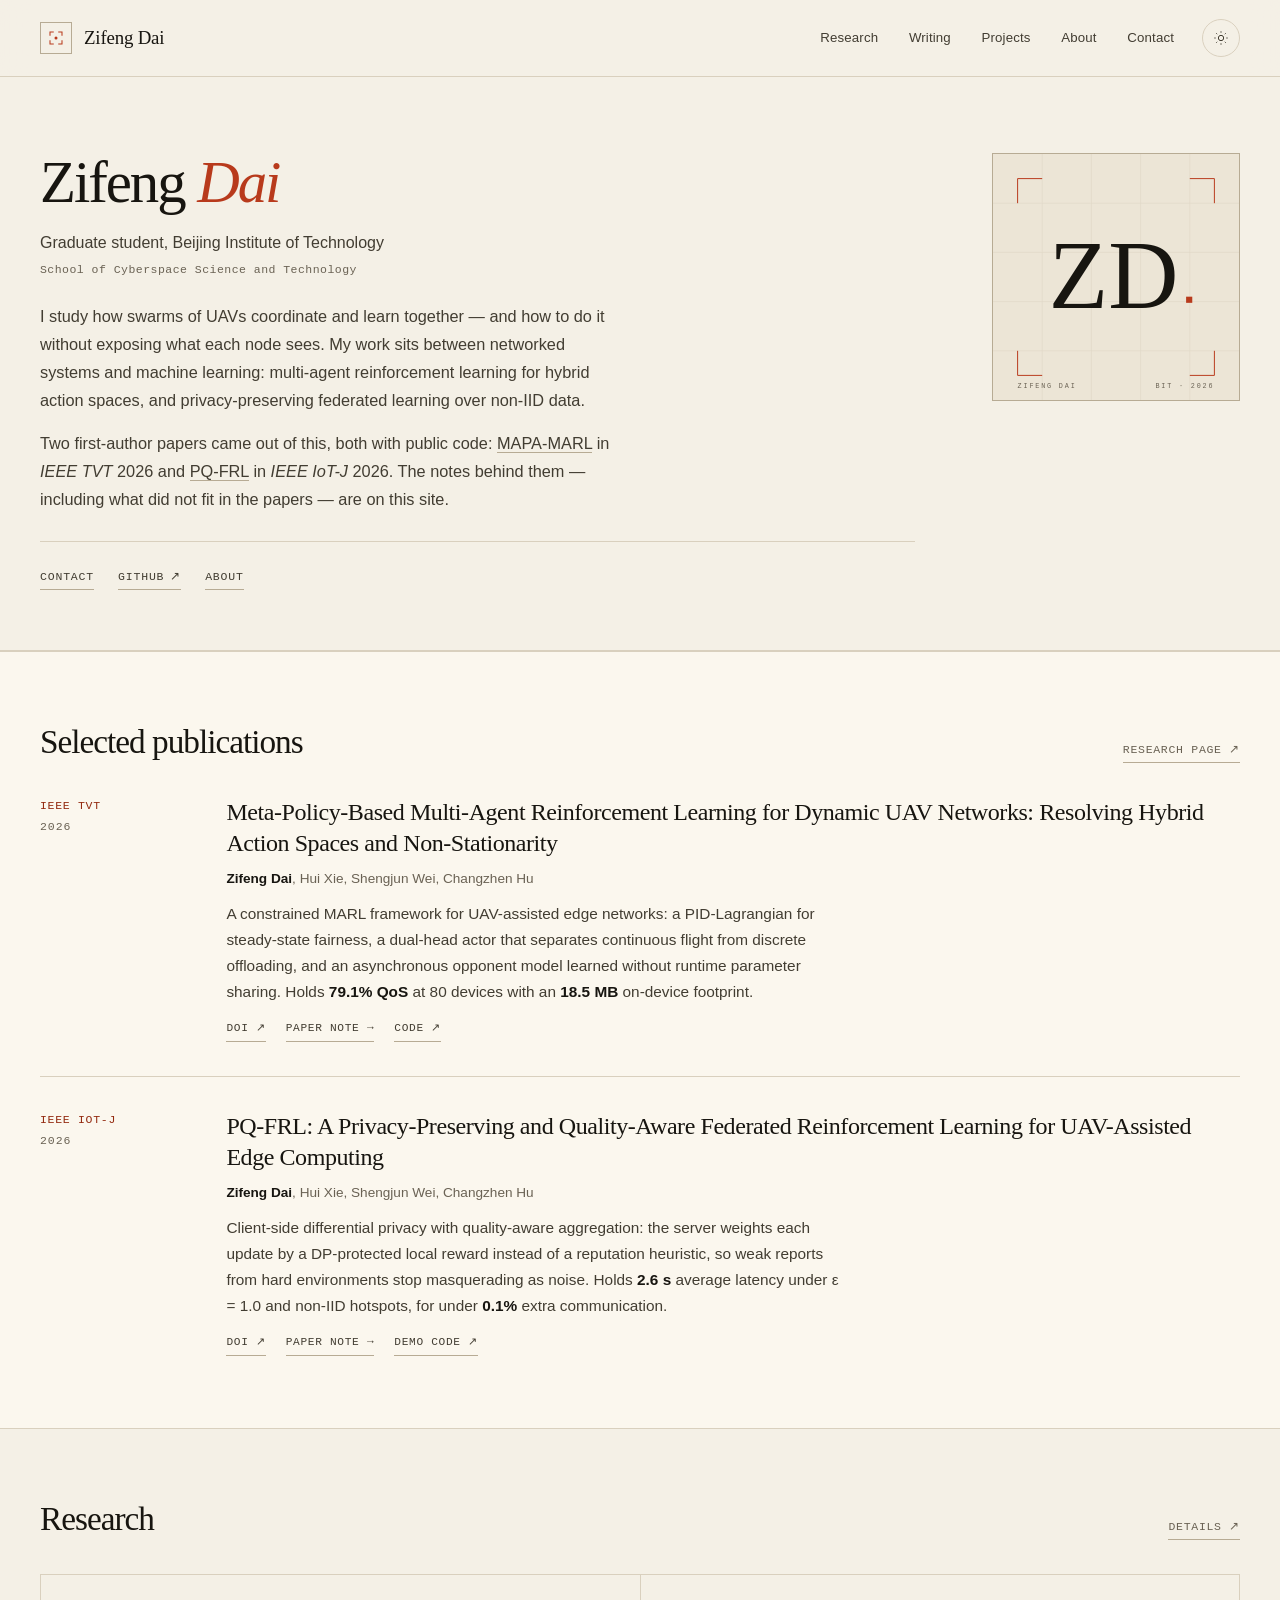
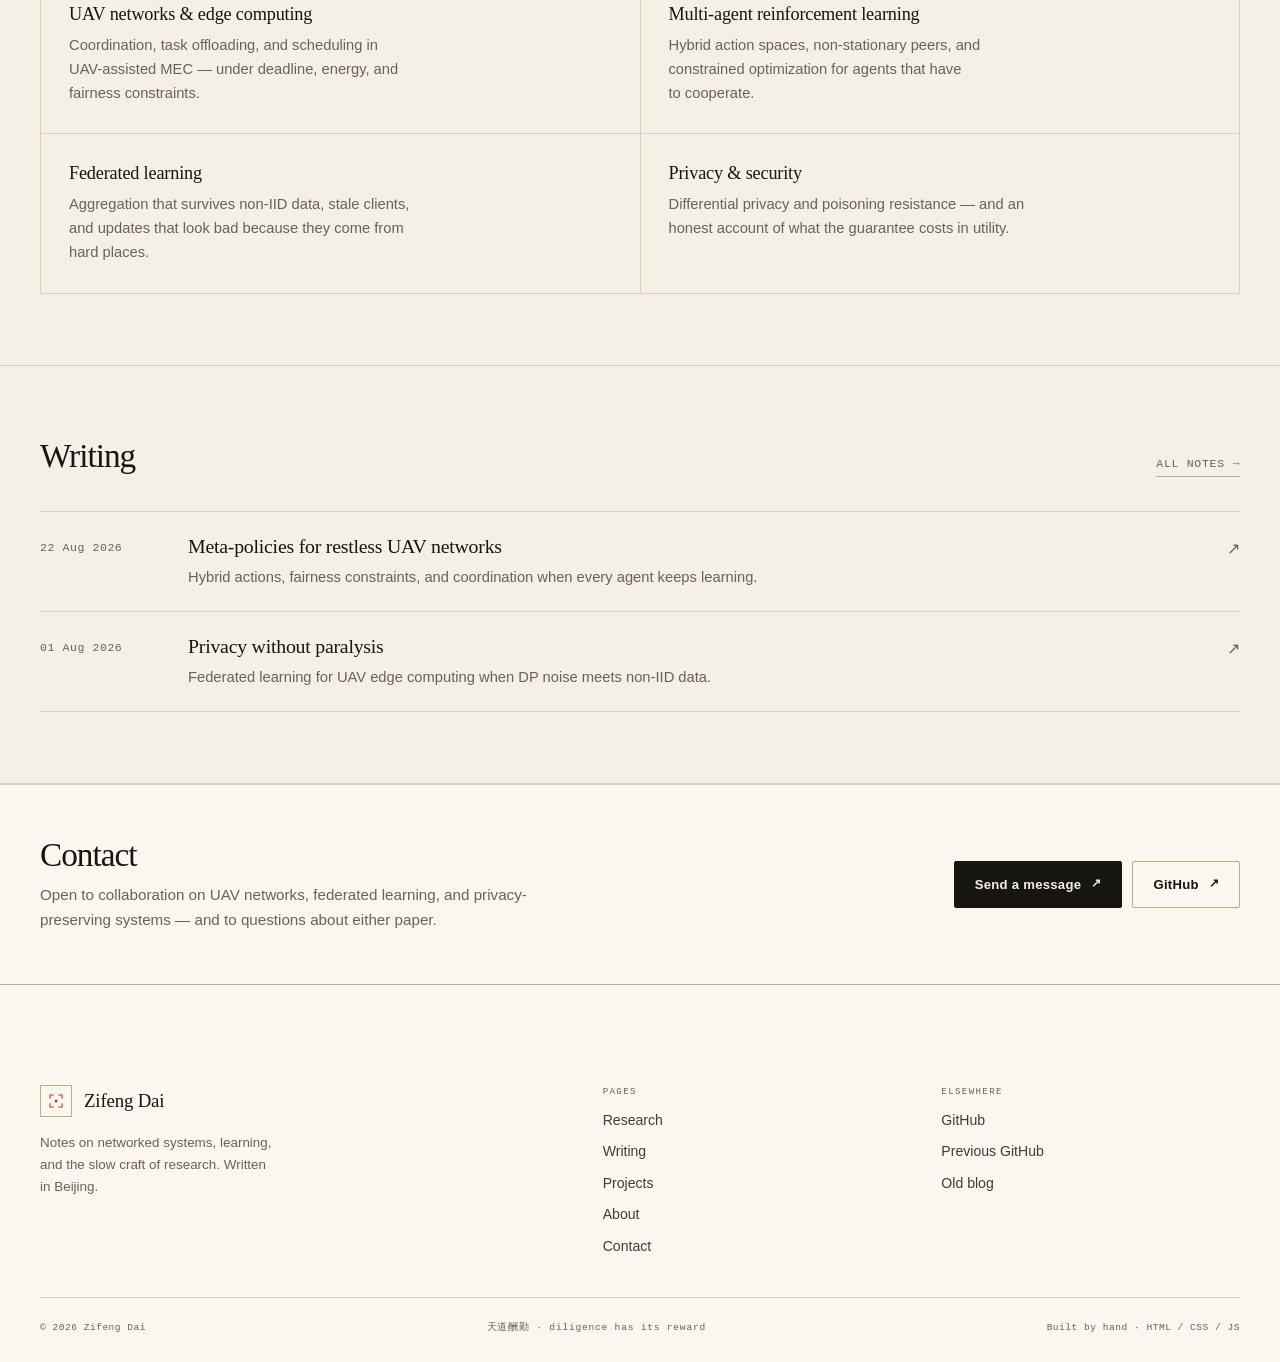
==== commit c4d15231: "Rebuild the homepage around publications and affiliation - Lead with name, position, and school inst" ====
--- a/index.html
+++ b/index.html
@@ -3,12 +3,12 @@
 <head>
   <meta charset="utf-8">
   <meta name="viewport" content="width=device-width, initial-scale=1">
-  <title>Zifeng Dai — UAV networks, federated learning, and security</title>
-  <meta name="description" content="Zifeng Dai is a graduate student at Beijing Institute of Technology working on UAV networks, federated learning, and security. Notes, research, and code.">
+  <title>Zifeng Dai — Graduate student, Beijing Institute of Technology</title>
+  <meta name="description" content="Zifeng Dai is a graduate student at Beijing Institute of Technology. Research on UAV networks, multi-agent reinforcement learning, and privacy-preserving federated learning.">
   <meta name="author" content="Zifeng Dai">
   <meta property="og:type" content="website">
-  <meta property="og:title" content="Zifeng Dai — UAV networks, federated learning, and security">
-  <meta property="og:description" content="Graduate student at BIT. UAV networks, federated learning, and notes from the research process.">
+  <meta property="og:title" content="Zifeng Dai — Graduate student, Beijing Institute of Technology">
+  <meta property="og:description" content="UAV networks, multi-agent reinforcement learning, and privacy-preserving federated learning.">
   <meta property="og:image" content="https://vectordai2000.github.io/assets/og-uav.png">
   <meta property="og:image:width" content="1200">
   <meta property="og:image:height" content="630">
@@ -17,7 +17,7 @@
   <meta name="theme-color" content="#f4f0e6" media="(prefers-color-scheme: light)">
   <meta name="theme-color" content="#12110e" media="(prefers-color-scheme: dark)">
   <link rel="icon" href="assets/favicon.svg" type="image/svg+xml">
-  <link rel="stylesheet" href="assets/css/style.css?v=20261018">
+  <link rel="stylesheet" href="assets/css/style.css?v=20261020">
   <script>
     (function () {
       try {
@@ -27,8 +27,24 @@
       } catch (error) {}
     })();
   </script>
+  <script type="application/ld+json">
+    {
+      "@context": "https://schema.org",
+      "@type": "Person",
+      "name": "Zifeng Dai",
+      "jobTitle": "Graduate student",
+      "affiliation": {
+        "@type": "CollegeOrUniversity",
+        "name": "Beijing Institute of Technology",
+        "department": "School of Cyberspace Science and Technology"
+      },
+      "url": "https://vectordai2000.github.io/",
+      "sameAs": ["https://github.com/vectordai2000"],
+      "knowsAbout": ["UAV networks", "multi-agent reinforcement learning", "federated learning", "differential privacy"]
+    }
+  </script>
 </head>
-<body>
+<body class="home">
   <a class="skip-link" href="#main">Skip to content</a>
 
   <header class="site-header">
@@ -71,225 +87,164 @@
   </header>
 
   <main id="main">
-    <section class="hero">
-      <div class="wrap hero-grid">
-        <div class="hero-copy">
-          <p class="eyebrow">Graduate student · BIT</p>
-          <h1>
-            <span>Zifeng</span>
-            <span><em>Dai</em><span class="period">.</span></span>
-          </h1>
-          <p class="hero-lede">
-            I work on <strong>UAV networks, federated learning, and security</strong> — coordinating swarms, learning across heterogeneous data, and writing down what I learn along the way.
+    <section class="hm-intro">
+      <div class="wrap hm-intro-grid">
+        <div class="hm-head-block">
+          <h1 class="hm-name">Zifeng <em>Dai</em></h1>
+          <p class="hm-affil">Graduate student, Beijing Institute of Technology</p>
+          <p class="hm-role">School of Cyberspace Science and Technology</p>
+        </div>
+
+        <figure class="hm-portrait">
+          <svg viewBox="0 0 400 400" role="img" aria-label="Monogram of Zifeng Dai">
+            <rect width="400" height="400" fill="var(--surface-2)"/>
+            <g stroke="var(--line)" stroke-width="1" opacity="0.65">
+              <path d="M0 80h400M0 160h400M0 240h400M0 320h400M80 0v400M160 0v400M240 0v400M320 0v400"/>
+            </g>
+            <g fill="none" stroke="var(--accent)" stroke-width="1.6">
+              <path d="M40 80V40h40M320 40h40v40M360 320v40h-40M80 360H40v-40"/>
+            </g>
+            <text x="196" y="250" text-anchor="middle" font-family="Georgia, 'Times New Roman', serif" font-size="158" fill="var(--ink)">ZD</text>
+            <rect x="314" y="232" width="10" height="10" fill="var(--accent)"/>
+            <text x="40" y="380" font-family="Consolas, 'Cascadia Code', monospace" font-size="11" letter-spacing="3" fill="var(--muted)">ZIFENG DAI</text>
+            <text x="360" y="380" text-anchor="end" font-family="Consolas, 'Cascadia Code', monospace" font-size="11" letter-spacing="3" fill="var(--muted)">BIT · 2026</text>
+          </svg>
+        </figure>
+
+        <div class="hm-bio">
+          <p class="hm-lede">
+            I study how swarms of UAVs coordinate and learn together — and how to do it without exposing what each node sees. My work sits between networked systems and machine learning: multi-agent reinforcement learning for hybrid action spaces, and privacy-preserving federated learning over non-IID data.
           </p>
-          <div class="hero-actions">
-            <a class="btn btn--solid" href="research.html">See the research <span class="arrow">↗</span></a>
-            <a class="btn btn--ghost" href="blog.html">Read the notes <span class="arrow">→</span></a>
-          </div>
-        </div>
-
-        <aside class="hero-card" aria-label="Profile at a glance" data-reveal>
-          <div class="card-top">
-            <span class="avatar avatar--mono" aria-hidden="true">ZD</span>
-            <div>
-              <p class="card-name">Zifeng Dai</p>
-              <p class="card-handle">@vectordai2000</p>
+          <p class="hm-lede">
+            Two first-author papers came out of this, both with public code: <a href="research.html#mapa-marl">MAPA-MARL</a> in <em>IEEE TVT</em> 2026 and <a href="research.html#pq-frl">PQ-FRL</a> in <em>IEEE IoT-J</em> 2026. The notes behind them — including what did not fit in the papers — are on this site.
+          </p>
+
+          <ul class="hm-links">
+            <li><a href="contact.html">Contact</a></li>
+            <li><a href="https://github.com/vectordai2000">GitHub <span aria-hidden="true">↗</span></a></li>
+            <li><a href="about.html">About</a></li>
+            <!-- Add when available: <li><a href="mailto:...">Email</a></li> and Google Scholar / CV links. -->
+          </ul>
+        </div>
+      </div>
+    </section>
+
+    <section class="hm-band" id="publications" aria-labelledby="publications-title">
+      <div class="wrap">
+        <div class="hm-head">
+          <h2 class="hm-title" id="publications-title">Selected publications</h2>
+          <a class="hm-head-link" href="research.html">Research page <span aria-hidden="true">↗</span></a>
+        </div>
+
+        <ol class="hm-pubs">
+          <li class="hm-pub">
+            <p class="hm-venue">IEEE TVT<span>2026</span></p>
+            <div class="hm-pub-main">
+              <h3 class="hm-pub-title">
+                <a href="https://doi.org/10.1109/TVT.2026.3700721">Meta-Policy-Based Multi-Agent Reinforcement Learning for Dynamic UAV Networks: Resolving Hybrid Action Spaces and Non-Stationarity</a>
+              </h3>
+              <p class="hm-authors"><strong>Zifeng Dai</strong>, Hui Xie, Shengjun Wei, Changzhen Hu</p>
+              <p class="hm-pub-desc">
+                A constrained MARL framework for UAV-assisted edge networks: a PID-Lagrangian for steady-state fairness, a dual-head actor that separates continuous flight from discrete offloading, and an asynchronous opponent model learned without runtime parameter sharing. Holds <strong>79.1% QoS</strong> at 80 devices with an <strong>18.5 MB</strong> on-device footprint.
+              </p>
+              <p class="hm-pub-links">
+                <a href="https://doi.org/10.1109/TVT.2026.3700721">DOI <span aria-hidden="true">↗</span></a>
+                <a href="posts/mapa-marl-uav-networks.html">Paper note <span aria-hidden="true">→</span></a>
+                <a href="https://github.com/vectordai2000/MAPA-MARL">Code <span aria-hidden="true">↗</span></a>
+              </p>
             </div>
-          </div>
-
-          <p class="status" style="margin-top:16px;">Graduate student · BIT</p>
-
-          <dl class="card-meta">
-            <div class="meta-row">
-              <dt>Focus</dt>
-              <dd>UAV networks, federated learning</dd>
+          </li>
+
+          <li class="hm-pub">
+            <p class="hm-venue">IEEE IoT-J<span>2026</span></p>
+            <div class="hm-pub-main">
+              <h3 class="hm-pub-title">
+                <a href="https://doi.org/10.1109/JIOT.2026.3695149">PQ-FRL: A Privacy-Preserving and Quality-Aware Federated Reinforcement Learning for UAV-Assisted Edge Computing</a>
+              </h3>
+              <p class="hm-authors"><strong>Zifeng Dai</strong>, Hui Xie, Shengjun Wei, Changzhen Hu</p>
+              <p class="hm-pub-desc">
+                Client-side differential privacy with quality-aware aggregation: the server weights each update by a DP-protected local reward instead of a reputation heuristic, so weak reports from hard environments stop masquerading as noise. Holds <strong>2.6 s</strong> average latency under ε = 1.0 and non-IID hotspots, for under <strong>0.1%</strong> extra communication.
+              </p>
+              <p class="hm-pub-links">
+                <a href="https://doi.org/10.1109/JIOT.2026.3695149">DOI <span aria-hidden="true">↗</span></a>
+                <a href="posts/pq-frl-uav-edge.html">Paper note <span aria-hidden="true">→</span></a>
+                <a href="https://github.com/vectordai2000/pq-frl-demo">Demo code <span aria-hidden="true">↗</span></a>
+              </p>
             </div>
-            <div class="meta-row">
-              <dt>School</dt>
-              <dd>Cyberspace Science &amp; Technology</dd>
-            </div>
-            <div class="meta-row">
-              <dt>Based</dt>
-              <dd>Beijing, China</dd>
-            </div>
-          </dl>
-
-          <div class="card-links">
-            <a href="https://github.com/vectordai2000">GitHub <span aria-hidden="true">↗</span></a>
-            <a href="about.html">About <span aria-hidden="true">→</span></a>
-          </div>
-          <p class="coords" style="margin-top:14px;">39.96° N · 116.31° E</p>
-        </aside>
-      </div>
-    </section>
-
-    <div class="ticker" aria-hidden="true">
-      <div class="ticker-track">
-        <div class="ticker-group">
-          <span>UAV networks</span>
-          <span>Multi-agent RL</span>
-          <span>Federated learning</span>
-          <span>Differential privacy</span>
-          <span>Edge computing</span>
-          <span>Non-stationarity</span>
-          <span>Privacy &amp; security</span>
-          <span>Research notes</span>
-        </div>
-        <div class="ticker-group">
-          <span>UAV networks</span>
-          <span>Multi-agent RL</span>
-          <span>Federated learning</span>
-          <span>Differential privacy</span>
-          <span>Edge computing</span>
-          <span>Non-stationarity</span>
-          <span>Privacy &amp; security</span>
-          <span>Research notes</span>
-        </div>
-      </div>
-    </div>
-
-    <section class="section" id="research">
+          </li>
+        </ol>
+      </div>
+    </section>
+
+    <section class="hm-sec" id="research" aria-labelledby="research-title">
       <div class="wrap">
-        <div class="section-head">
-          <div>
-            <p class="section-label"><b>01</b> Research</p>
-            <h2 class="section-title">Learning to coordinate, privately.</h2>
-          </div>
-          <a class="section-link" href="research.html">Research details <span class="arrow" aria-hidden="true">↗</span></a>
-        </div>
-
-        <div class="pub-grid">
-          <article class="pub-card" data-reveal>
-            <div class="pub-top">
-              <span>IEEE TVT · 2026</span>
-              <span class="num">01</span>
-            </div>
-            <h3>Meta-Policy-Based Multi-Agent Reinforcement Learning for Dynamic UAV Networks: Resolving Hybrid Action Spaces and Non-Stationarity</h3>
-            <p class="pub-authors">Zifeng Dai, Hui Xie, Shengjun Wei, Changzhen Hu</p>
-            <p>A meta-policy framework for hybrid action spaces, fairness constraints, and non-stationary UAV networks.</p>
-            <div class="pub-metrics">
-              <div><strong>79.1%</strong><span>QoS at 80 devices</span></div>
-              <div><strong>18.5 MB</strong><span>onboard footprint</span></div>
-              <div><strong>1.2 ms</strong><span>TensorRT inference</span></div>
-            </div>
-            <div class="pub-links">
-              <a href="research.html#mapa-marl">Research details ↗</a>
-              <a href="posts/mapa-marl-uav-networks.html">Paper note ↗</a>
-              <a href="https://github.com/vectordai2000/MAPA-MARL">Code ↗</a>
-            </div>
-          </article>
-
-          <article class="pub-card" data-reveal>
-            <div class="pub-top">
-              <span>IEEE IoT Journal · 2026</span>
-              <span class="num">02</span>
-            </div>
-            <h3>PQ-FRL: A Privacy-Preserving and Quality-Aware Federated Reinforcement Learning for UAV-Assisted Edge Computing</h3>
-            <p class="pub-authors">Zifeng Dai, Hui Xie, Shengjun Wei, Changzhen Hu</p>
-            <p>Quality-aware aggregation for federated learning under differential privacy and Non-IID data.</p>
-            <div class="pub-metrics">
-              <div><strong>2.6 s</strong><span>average latency</span></div>
-              <div><strong>45 min</strong><span>to target cost</span></div>
-              <div><strong>&lt;0.1%</strong><span>communication overhead</span></div>
-            </div>
-            <div class="pub-links">
-              <a href="research.html#pq-frl">Research details ↗</a>
-              <a href="posts/pq-frl-uav-edge.html">Paper note ↗</a>
-              <a href="https://github.com/vectordai2000/pq-frl-demo">Demo code ↗</a>
-            </div>
-          </article>
-        </div>
-      </div>
-    </section>
-
-    <section class="section" id="writing">
+        <div class="hm-head">
+          <h2 class="hm-title" id="research-title">Research</h2>
+          <a class="hm-head-link" href="research.html">Details <span aria-hidden="true">↗</span></a>
+        </div>
+
+        <div class="hm-areas">
+          <article class="hm-area">
+            <h3>UAV networks &amp; edge computing</h3>
+            <p>Coordination, task offloading, and scheduling in UAV-assisted MEC — under deadline, energy, and fairness constraints.</p>
+          </article>
+          <article class="hm-area">
+            <h3>Multi-agent reinforcement learning</h3>
+            <p>Hybrid action spaces, non-stationary peers, and constrained optimization for agents that have to cooperate.</p>
+          </article>
+          <article class="hm-area">
+            <h3>Federated learning</h3>
+            <p>Aggregation that survives non-IID data, stale clients, and updates that look bad because they come from hard places.</p>
+          </article>
+          <article class="hm-area">
+            <h3>Privacy &amp; security</h3>
+            <p>Differential privacy and poisoning resistance — and an honest account of what the guarantee costs in utility.</p>
+          </article>
+        </div>
+      </div>
+    </section>
+
+    <section class="hm-sec" id="writing" aria-labelledby="writing-title">
       <div class="wrap">
-        <div class="section-head">
-          <div>
-            <p class="section-label"><b>02</b> Writing</p>
-            <h2 class="section-title">Notes from the lab.</h2>
-          </div>
-          <a class="section-link" href="blog.html">All writing <span class="arrow" aria-hidden="true">→</span></a>
-        </div>
-
-        <div class="post-list">
-          <a class="post-row" href="posts/mapa-marl-uav-networks.html" data-reveal>
-            <time class="post-date" datetime="2026-08-22">22 Aug<span class="year">2026</span></time>
-            <div class="post-body">
-              <h3>Meta-policies for restless UAV networks</h3>
-              <p>Hybrid actions, fairness constraints, and coordination when every agent keeps learning.</p>
-              <div class="post-tags">
-                <span class="tag">UAV networks</span>
-                <span class="tag">Multi-agent RL</span>
-              </div>
-            </div>
-            <span class="post-arrow" aria-hidden="true">↗</span>
-          </a>
-
-          <a class="post-row" href="posts/pq-frl-uav-edge.html" data-reveal>
-            <time class="post-date" datetime="2026-08-01">01 Aug<span class="year">2026</span></time>
-            <div class="post-body">
-              <h3>Privacy without paralysis</h3>
-              <p>Federated learning for UAV edge computing when DP noise meets Non-IID data.</p>
-              <div class="post-tags">
-                <span class="tag">Federated learning</span>
-                <span class="tag">Privacy</span>
-              </div>
-            </div>
-            <span class="post-arrow" aria-hidden="true">↗</span>
-          </a>
-        </div>
-      </div>
-    </section>
-
-    <section class="section" id="projects">
-      <div class="wrap">
-        <div class="section-head">
-          <div>
-            <p class="section-label"><b>03</b> Projects</p>
-            <h2 class="section-title">Built, broken, rebuilt.</h2>
-          </div>
-          <a class="section-link" href="projects.html">All projects <span class="arrow" aria-hidden="true">→</span></a>
-        </div>
-
-        <div class="project-grid">
-          <article class="project-card" data-reveal>
-            <div class="project-top">
-              <span class="project-index">01</span>
-              <span>Research code</span>
-            </div>
-            <h3><a href="https://github.com/vectordai2000/MAPA-MARL">MAPA-MARL</a></h3>
-            <p>A compact PyTorch toolkit for constrained multi-agent RL with hybrid actions, built around a UAV-MEC simulator.</p>
-            <div class="project-meta">
-              <span class="lang" style="--lang-color:#3572A5;">Python</span>
-              <span>MIT</span>
-              <span>2026</span>
-              <span class="ext">GitHub <span aria-hidden="true">↗</span></span>
-            </div>
-          </article>
-
-          <article class="project-card" data-reveal>
-            <div class="project-top">
-              <span class="project-index">02</span>
-              <span>Research demo</span>
-            </div>
-            <h3><a href="https://github.com/vectordai2000/pq-frl-demo">PQ-FRL demo</a></h3>
-            <p>A reduced-scale, CPU-runnable demo of privacy-preserving, quality-aware federated RL. Not the paper's simulation code.</p>
-            <div class="project-meta">
-              <span class="lang" style="--lang-color:#3572A5;">Python</span>
-              <span>MIT</span>
-              <span>2026</span>
-              <span class="ext">GitHub <span aria-hidden="true">↗</span></span>
-            </div>
-          </article>
-        </div>
-
-        <div class="github-strip">
-          <div>
-            <span class="mono">GitHub</span>
-            <p>New work and notes live here. The old blog and earlier projects stay on @hkhldzf.</p>
-          </div>
-          <a href="https://github.com/vectordai2000">@vectordai2000 <span aria-hidden="true">↗</span></a>
+        <div class="hm-head">
+          <h2 class="hm-title" id="writing-title">Writing</h2>
+          <a class="hm-head-link" href="blog.html">All notes <span aria-hidden="true">→</span></a>
+        </div>
+
+        <ul class="hm-posts">
+          <li>
+            <a class="hm-post" href="posts/mapa-marl-uav-networks.html">
+              <time class="hm-post-date" datetime="2026-08-22">22 Aug 2026</time>
+              <span class="hm-post-body">
+                <span class="hm-post-title">Meta-policies for restless UAV networks</span>
+                <span class="hm-post-note">Hybrid actions, fairness constraints, and coordination when every agent keeps learning.</span>
+              </span>
+              <span class="hm-post-arrow" aria-hidden="true">↗</span>
+            </a>
+          </li>
+          <li>
+            <a class="hm-post" href="posts/pq-frl-uav-edge.html">
+              <time class="hm-post-date" datetime="2026-08-01">01 Aug 2026</time>
+              <span class="hm-post-body">
+                <span class="hm-post-title">Privacy without paralysis</span>
+                <span class="hm-post-note">Federated learning for UAV edge computing when DP noise meets non-IID data.</span>
+              </span>
+              <span class="hm-post-arrow" aria-hidden="true">↗</span>
+            </a>
+          </li>
+        </ul>
+      </div>
+    </section>
+
+    <section class="hm-band hm-contact" id="contact" aria-labelledby="contact-title">
+      <div class="wrap hm-contact-grid">
+        <div>
+          <h2 class="hm-title" id="contact-title">Contact</h2>
+          <p class="hm-contact-copy">Open to collaboration on UAV networks, federated learning, and privacy-preserving systems — and to questions about either paper.</p>
+        </div>
+        <div class="hm-contact-actions">
+          <a class="btn btn--solid" href="contact.html">Send a message <span class="arrow" aria-hidden="true">↗</span></a>
+          <a class="btn btn--ghost" href="https://github.com/vectordai2000">GitHub <span class="arrow" aria-hidden="true">↗</span></a>
         </div>
       </div>
     </section>
@@ -297,15 +252,6 @@
 
   <footer class="site-footer">
     <div class="wrap">
-      <div class="footer-cta">
-        <div>
-          <p class="eyebrow">Contact</p>
-          <h2>Let’s talk about <em>systems that learn.</em></h2>
-          <p>If you work on UAV networks, federated learning, or privacy-preserving systems — or just want to compare notes — send a message or find me on GitHub.</p>
-        </div>
-        <a class="btn btn--solid" href="contact.html">Leave a message <span class="arrow" aria-hidden="true">↗</span></a>
-      </div>
-
       <div class="footer-main">
         <div class="footer-brand">
           <a class="brand" href="index.html" aria-label="Zifeng Dai — home">
@@ -345,6 +291,6 @@
     </div>
   </footer>
 
-  <script src="assets/js/main.js?v=20261018"></script>
+  <script src="assets/js/main.js?v=20261020"></script>
 </body>
 </html>
--- a/assets/css/style.css
+++ b/assets/css/style.css
@@ -3129,3 +3129,460 @@
     transform: none;
   }
 }
+
+/* =========================================================
+   Homepage — academic layout
+   Scoped to body.home so the other pages keep their layout.
+   ========================================================= */
+.hm-intro {
+  padding: clamp(44px, 6vw, 76px) 0 clamp(40px, 5vw, 60px);
+  border-bottom: 1px solid var(--line);
+}
+
+.hm-intro-grid {
+  display: grid;
+  grid-template-columns: minmax(0, 1fr) 248px;
+  grid-template-areas:
+    "head portrait"
+    "bio portrait";
+  grid-template-rows: auto 1fr;
+  column-gap: clamp(32px, 6vw, 88px);
+  row-gap: 0;
+  align-items: start;
+}
+
+.hm-head-block {
+  grid-area: head;
+}
+
+.hm-bio {
+  grid-area: bio;
+  min-width: 0;
+}
+
+.hm-affil {
+  max-width: 52ch;
+  margin-top: 18px;
+  font-size: 1rem;
+  line-height: 1.5;
+  color: var(--ink-2);
+}
+
+.hm-name {
+  font-family: var(--font-display);
+  font-weight: 400;
+  font-size: clamp(2.7rem, 4.6vw, 3.7rem);
+  line-height: 1.02;
+  letter-spacing: -0.035em;
+}
+
+.hm-name em {
+  font-style: italic;
+  color: var(--accent);
+}
+
+.hm-role {
+  margin-top: 5px;
+  font-family: var(--font-mono);
+  font-size: 0.72rem;
+  line-height: 1.7;
+  letter-spacing: 0.04em;
+  color: var(--muted);
+}
+
+.hm-lede {
+  max-width: 64ch;
+  margin-top: 22px;
+  font-size: 1.02rem;
+  line-height: 1.72;
+  color: var(--ink-2);
+}
+
+.hm-lede + .hm-lede {
+  margin-top: 15px;
+}
+
+.hm-lede a {
+  border-bottom: 1px solid var(--line-strong);
+}
+
+.hm-lede a:hover {
+  color: var(--accent-strong);
+  border-color: var(--accent);
+}
+
+.hm-links {
+  display: flex;
+  flex-wrap: wrap;
+  gap: 12px 24px;
+  margin-top: 28px;
+  padding-top: 20px;
+  border-top: 1px solid var(--line);
+}
+
+.hm-links a {
+  display: inline-flex;
+  align-items: center;
+  gap: 6px;
+  padding-bottom: 3px;
+  border-bottom: 1px solid var(--line-strong);
+  font-family: var(--font-mono);
+  font-size: 0.72rem;
+  letter-spacing: 0.07em;
+  text-transform: uppercase;
+  color: var(--ink-2);
+  transition: color 0.2s var(--ease), border-color 0.2s var(--ease);
+}
+
+.hm-links a:hover {
+  color: var(--accent-strong);
+  border-color: var(--accent);
+}
+
+/* Portrait */
+.hm-portrait {
+  grid-area: portrait;
+  justify-self: end;
+  width: 100%;
+  max-width: 248px;
+  border: 1px solid var(--line-strong);
+  background: var(--surface);
+}
+
+.hm-portrait svg {
+  width: 100%;
+  height: auto;
+}
+
+/* Bands */
+.hm-band {
+  padding: clamp(46px, 5.6vw, 72px) 0;
+  background: var(--surface);
+  border-top: 1px solid var(--line);
+  border-bottom: 1px solid var(--line);
+}
+
+.hm-sec {
+  padding: clamp(46px, 5.6vw, 72px) 0;
+  border-bottom: 1px solid var(--line);
+}
+
+.hm-head {
+  display: flex;
+  flex-wrap: wrap;
+  align-items: baseline;
+  justify-content: space-between;
+  gap: 12px 32px;
+  margin-bottom: clamp(22px, 3vw, 34px);
+}
+
+.hm-title {
+  font-family: var(--font-display);
+  font-weight: 400;
+  font-size: clamp(1.55rem, 2.6vw, 2.15rem);
+  line-height: 1.1;
+  letter-spacing: -0.03em;
+}
+
+.hm-head-link {
+  flex: none;
+  padding-bottom: 3px;
+  border-bottom: 1px solid var(--line-strong);
+  font-family: var(--font-mono);
+  font-size: 0.72rem;
+  letter-spacing: 0.06em;
+  text-transform: uppercase;
+  color: var(--muted);
+  transition: color 0.2s var(--ease), border-color 0.2s var(--ease);
+}
+
+.hm-head-link:hover {
+  color: var(--accent-strong);
+  border-color: var(--accent);
+}
+
+/* Publications */
+.hm-pubs {
+  list-style: none;
+}
+
+.hm-pub {
+  display: grid;
+  grid-template-columns: 148px minmax(0, 1fr);
+  gap: clamp(18px, 3vw, 40px);
+  padding: clamp(24px, 3.2vw, 34px) 0;
+  border-top: 1px solid var(--line);
+}
+
+.hm-pub:first-child {
+  padding-top: 0;
+  border-top: 0;
+}
+
+.hm-pub:last-child {
+  padding-bottom: 0;
+}
+
+.hm-venue {
+  font-family: var(--font-mono);
+  font-size: 0.72rem;
+  line-height: 1.5;
+  letter-spacing: 0.06em;
+  text-transform: uppercase;
+  color: var(--accent-strong);
+}
+
+.hm-venue span {
+  display: block;
+  margin-top: 3px;
+  color: var(--muted);
+  letter-spacing: 0.08em;
+}
+
+.hm-pub-main {
+  min-width: 0;
+}
+
+.hm-pub-title {
+  font-family: var(--font-display);
+  font-weight: 400;
+  font-size: clamp(1.2rem, 1.9vw, 1.5rem);
+  line-height: 1.28;
+  letter-spacing: -0.018em;
+  text-wrap: pretty;
+}
+
+.hm-pub-title a {
+  transition: color 0.2s var(--ease);
+}
+
+.hm-pub-title a:hover {
+  color: var(--accent-strong);
+}
+
+.hm-authors {
+  margin-top: 10px;
+  font-size: 0.85rem;
+  line-height: 1.5;
+  color: var(--muted);
+}
+
+.hm-authors strong {
+  font-weight: 600;
+  color: var(--ink);
+}
+
+.hm-pub-desc {
+  max-width: 72ch;
+  margin-top: 12px;
+  font-size: 0.96rem;
+  line-height: 1.68;
+  color: var(--ink-2);
+}
+
+.hm-pub-desc strong {
+  font-weight: 600;
+  color: var(--ink);
+}
+
+.hm-pub-links {
+  display: flex;
+  flex-wrap: wrap;
+  gap: 10px 20px;
+  margin-top: 16px;
+}
+
+.hm-pub-links a {
+  padding-bottom: 3px;
+  border-bottom: 1px solid var(--line-strong);
+  font-family: var(--font-mono);
+  font-size: 0.7rem;
+  letter-spacing: 0.06em;
+  text-transform: uppercase;
+  color: var(--ink-2);
+  transition: color 0.2s var(--ease), border-color 0.2s var(--ease);
+}
+
+.hm-pub-links a:hover {
+  color: var(--accent-strong);
+  border-color: var(--accent);
+}
+
+/* Research areas */
+.hm-areas {
+  display: grid;
+  grid-template-columns: repeat(2, minmax(0, 1fr));
+  gap: 1px;
+  background: var(--line);
+  border: 1px solid var(--line);
+}
+
+.hm-area {
+  padding: clamp(20px, 2.6vw, 28px);
+  background: var(--bg);
+}
+
+.hm-area h3 {
+  font-family: var(--font-display);
+  font-weight: 400;
+  font-size: 1.14rem;
+  line-height: 1.25;
+  letter-spacing: -0.01em;
+}
+
+.hm-area p {
+  max-width: 46ch;
+  margin-top: 8px;
+  font-size: 0.92rem;
+  line-height: 1.62;
+  color: var(--muted);
+}
+
+/* Writing */
+.hm-posts {
+  border-top: 1px solid var(--line);
+}
+
+.hm-post {
+  display: grid;
+  grid-template-columns: 124px minmax(0, 1fr) 22px;
+  gap: 24px;
+  align-items: start;
+  padding: 22px 0;
+  border-bottom: 1px solid var(--line);
+}
+
+.hm-post-date {
+  padding-top: 5px;
+  font-family: var(--font-mono);
+  font-size: 0.72rem;
+  letter-spacing: 0.05em;
+  color: var(--muted);
+}
+
+.hm-post-body {
+  display: block;
+  min-width: 0;
+}
+
+.hm-post-title {
+  display: block;
+  font-family: var(--font-display);
+  font-size: 1.24rem;
+  line-height: 1.3;
+  letter-spacing: -0.012em;
+  transition: color 0.2s var(--ease);
+}
+
+.hm-post-note {
+  display: block;
+  max-width: 70ch;
+  margin-top: 6px;
+  font-size: 0.92rem;
+  line-height: 1.55;
+  color: var(--muted);
+}
+
+.hm-post-arrow {
+  justify-self: end;
+  padding-top: 4px;
+  font-family: var(--font-mono);
+  color: var(--muted);
+  transition: color 0.2s var(--ease), transform 0.25s var(--ease);
+}
+
+.hm-post:hover .hm-post-title {
+  color: var(--accent-strong);
+}
+
+.hm-post:hover .hm-post-arrow {
+  color: var(--accent);
+  transform: translate(2px, -2px);
+}
+
+/* Contact */
+.hm-contact {
+  padding: clamp(36px, 4.2vw, 52px) 0;
+  border-bottom: 0;
+}
+
+.hm-contact-grid {
+  display: grid;
+  grid-template-columns: minmax(0, 1fr) auto;
+  gap: 24px 40px;
+  align-items: center;
+}
+
+.hm-contact-copy {
+  max-width: 60ch;
+  margin-top: 8px;
+  font-size: 0.95rem;
+  line-height: 1.65;
+  color: var(--muted);
+}
+
+.hm-contact-actions {
+  display: flex;
+  flex-wrap: wrap;
+  gap: 10px;
+}
+
+.home .site-footer {
+  padding-top: clamp(40px, 5vw, 60px);
+}
+
+@media (max-width: 900px) {
+  .hm-intro-grid {
+    grid-template-columns: minmax(0, 1fr);
+    grid-template-areas:
+      "head"
+      "portrait"
+      "bio";
+    grid-template-rows: auto;
+  }
+
+  .hm-portrait {
+    justify-self: start;
+    width: min(100%, 190px);
+    margin: 26px 0 6px;
+  }
+
+  .hm-pub {
+    grid-template-columns: minmax(0, 1fr);
+    gap: 12px;
+  }
+
+  .hm-venue span {
+    display: inline;
+    margin-left: 6px;
+  }
+
+  .hm-areas {
+    grid-template-columns: minmax(0, 1fr);
+  }
+
+  .hm-post {
+    grid-template-columns: minmax(0, 1fr) 22px;
+    gap: 6px 16px;
+  }
+
+  .hm-post-date {
+    grid-column: 1 / -1;
+    padding-top: 0;
+  }
+
+  .hm-contact-grid {
+    grid-template-columns: minmax(0, 1fr);
+    align-items: start;
+  }
+}
+
+@media (max-width: 600px) {
+  .hm-name {
+    font-size: 2.9rem;
+  }
+
+  .hm-lede {
+    font-size: 0.98rem;
+  }
+}
